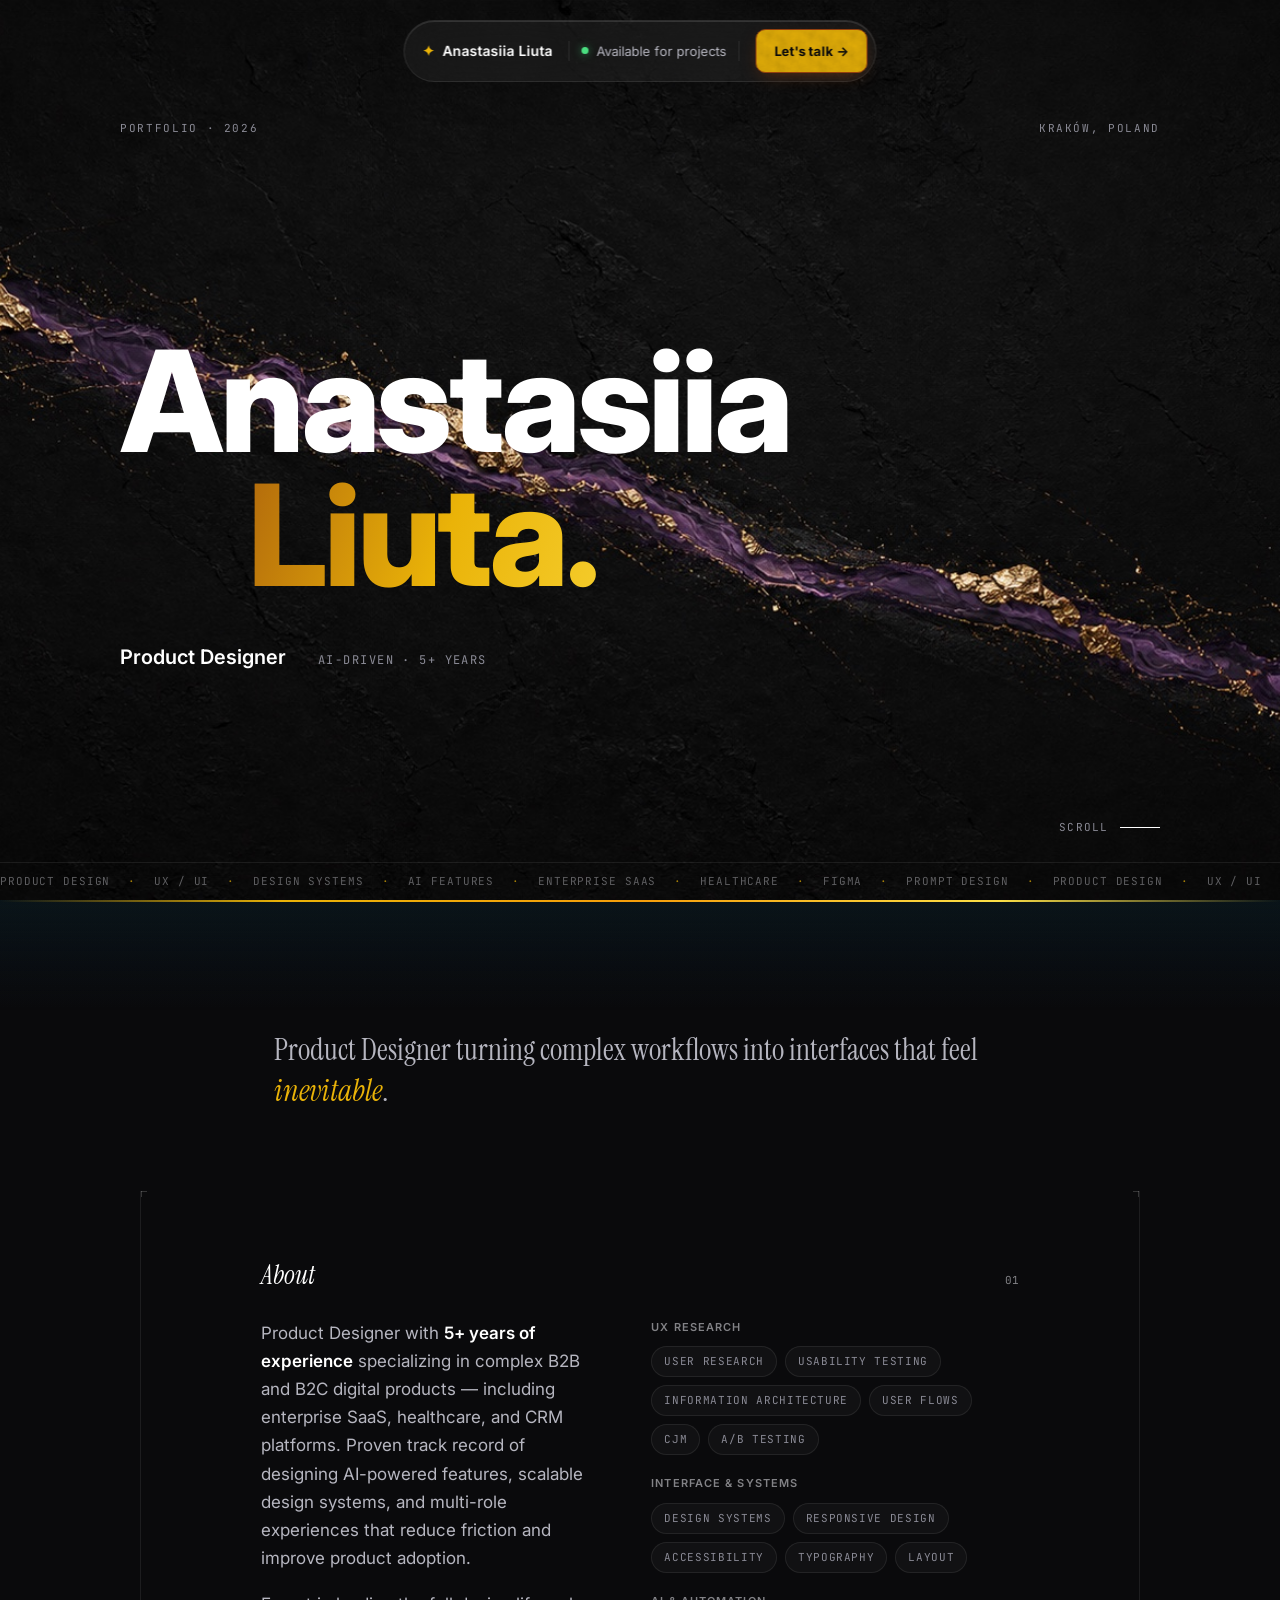
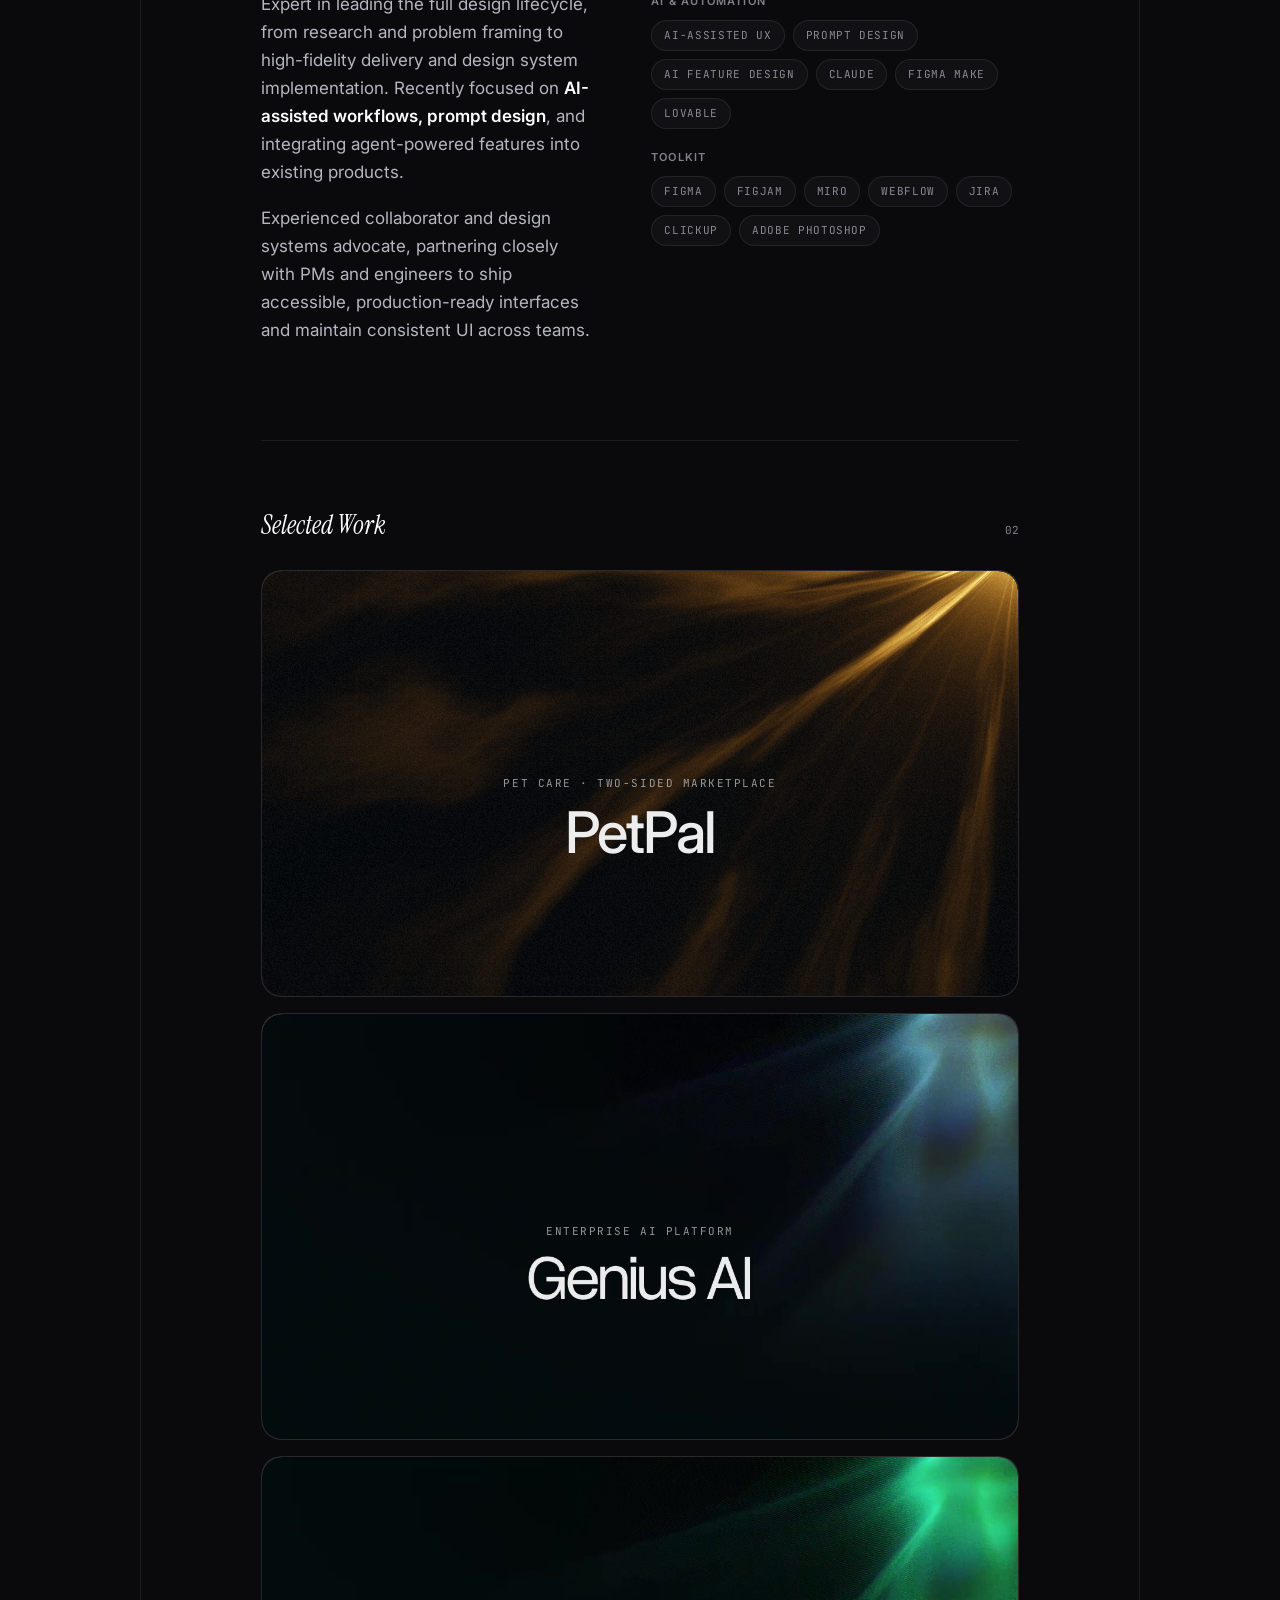
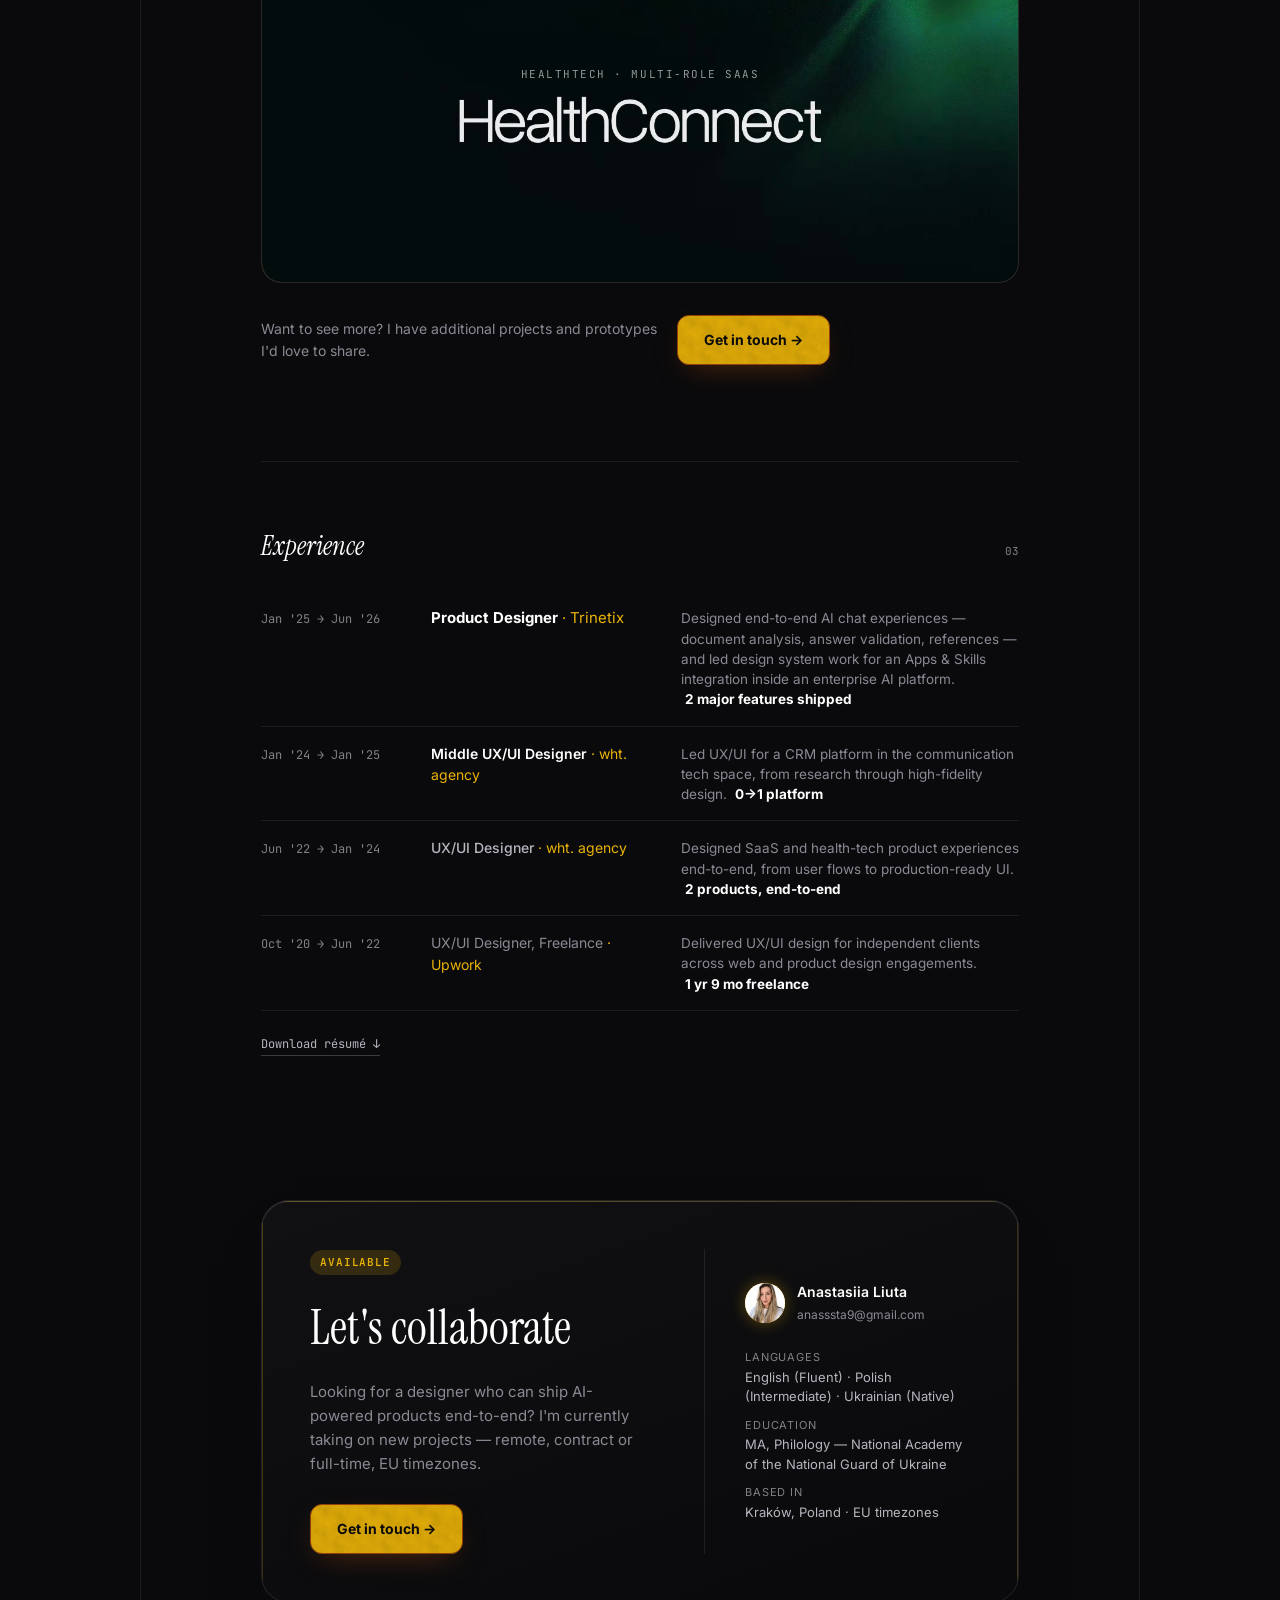
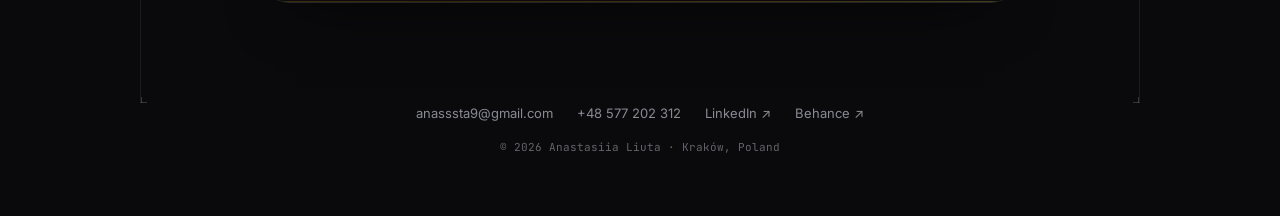
==== index.html @ 51107291 "Rename AI Agent to Genius AI and use its Unicorn video cover Renames the case from "AI Agent" to "Ge" ====
<!DOCTYPE html>
<html lang="en">
<head>
  <meta charset="UTF-8" />
  <meta name="viewport" content="width=device-width, initial-scale=1.0" />
  <title>Anastasiia Liuta — Product Designer</title>
  <meta name="description" content="Product Designer with 5+ years of experience designing complex B2B and B2C digital products, including SaaS, healthcare, and CRM systems. Based in Kraków, Poland." />
  <meta property="og:title" content="Anastasiia Liuta — Product Designer" />
  <meta property="og:description" content="AI-driven Product Designer based in Kraków. SaaS, healthcare, CRM." />
  <link rel="preconnect" href="https://fonts.googleapis.com" />
  <link rel="preconnect" href="https://fonts.gstatic.com" crossorigin />
  <link href="https://fonts.googleapis.com/css2?family=Instrument+Serif:ital@0;1&family=Inter:wght@400;500;600;700;800&family=JetBrains+Mono:wght@400;500&display=swap" rel="stylesheet" />
  <link rel="stylesheet" href="style.css" />
</head>
<body>

  <!-- TOP NAV -->
  <nav class="topnav">
    <a href="index.html" class="topnav__logo">
      <span class="logo-icon">✦</span>
      <span>Anastasiia Liuta</span>
    </a>
    <div class="topnav__center">
      <span class="dot"></span>
      <span>Available for projects</span>
    </div>
    <a href="https://t.me/LiuAna" target="_blank" rel="noopener" class="topnav__cta">Let's talk →</a>
  </nav>

  <!-- HERO (Olena-style, full-screen) -->
  <header class="hero">
    <div class="hero__bg" aria-hidden="true"></div>
    <div class="hero__grid" aria-hidden="true"></div>

    <!-- Portrait — pinned to the true right edge of the viewport -->
    <div class="hero__photo">
      <img src="assets/profile.jpg" alt="Anastasiia Liuta" />
    </div>

    <!-- Scroll hint — pinned to the true bottom-right of the viewport -->
    <div class="hero__scroll">
      <span>scroll</span>
      <span class="hero__scroll-line"></span>
    </div>

    <!-- Top meta row — spans the full hero width so "Kraków, Poland" lines up
         with the photo's right edge, not the narrower text column's edge -->
    <div class="hero__top">
      <span class="hero__meta">Portfolio · 2026</span>
      <span class="hero__meta">Kraków, Poland</span>
    </div>

    <div class="hero__inner">

      <!-- Big name -->
      <h1 class="hero__name">
        <span class="hero__line">Anastasiia</span>
        <span class="hero__line hero__line--accent">Liuta.</span>
      </h1>

      <!-- Role -->
      <div class="hero__role">
        <p class="hero__role-main">Product Designer</p>
        <p class="hero__role-sub">AI-driven · 5+ years</p>
      </div>

    </div>

    <!-- Decorative ticker — full-bleed, pinned to the true bottom edge of the viewport -->
    <div class="hero__marquee">
      <div class="marquee__track">
        <span>Product Design</span><span class="marquee__dot">·</span>
        <span>UX / UI</span><span class="marquee__dot">·</span>
        <span>Design Systems</span><span class="marquee__dot">·</span>
        <span>AI Features</span><span class="marquee__dot">·</span>
        <span>Enterprise SaaS</span><span class="marquee__dot">·</span>
        <span>Healthcare</span><span class="marquee__dot">·</span>
        <span>Figma</span><span class="marquee__dot">·</span>
        <span>Prompt Design</span><span class="marquee__dot">·</span>
        <span>Product Design</span><span class="marquee__dot">·</span>
        <span>UX / UI</span><span class="marquee__dot">·</span>
        <span>Design Systems</span><span class="marquee__dot">·</span>
        <span>AI Features</span><span class="marquee__dot">·</span>
        <span>Enterprise SaaS</span><span class="marquee__dot">·</span>
        <span>Healthcare</span><span class="marquee__dot">·</span>
        <span>Figma</span><span class="marquee__dot">·</span>
        <span>Prompt Design</span><span class="marquee__dot">·</span>
      </div>
    </div>
  </header>

  <!-- POSITIONING STRIP -->
  <section class="positioning reveal">
    <div class="positioning__transition" aria-hidden="true"></div>
    <p class="positioning__statement">
      Product Designer turning complex workflows into interfaces that feel <strong>inevitable</strong>.
    </p>
  </section>

  <main class="content corner-frame corner-frame--dark">

    <!-- ABOUT + STRENGTHS -->
    <section class="about-strengths reveal" id="about">
      <div class="section__head">
        <h2 class="section__label">About</h2>
        <span class="section__count">01</span>
      </div>

      <div class="about-strengths__grid">
        <div class="about-strengths__bio">
          <p>
            Product Designer with <strong>5+ years of experience</strong> specializing in complex B2B
            and B2C digital products — including enterprise SaaS, healthcare, and CRM platforms.
            Proven track record of designing AI-powered features, scalable design systems, and
            multi-role experiences that reduce friction and improve product adoption.
          </p>
          <p>
            Expert in leading the full design lifecycle, from research and problem framing to
            high-fidelity delivery and design system implementation. Recently focused on
            <strong>AI-assisted workflows, prompt design</strong>, and integrating agent-powered
            features into existing products.
          </p>
          <p>
            Experienced collaborator and design systems advocate, partnering closely with PMs and
            engineers to ship accessible, production-ready interfaces and maintain consistent UI
            across teams.
          </p>
        </div>

        <div class="about-strengths__skills">
          <div class="skill-group">
            <span class="skill-group__label">UX Research</span>
            <div class="pills">
              <span class="tag">User Research</span><span class="tag">Usability Testing</span>
              <span class="tag">Information Architecture</span><span class="tag">User Flows</span><span class="tag">CJM</span>
              <span class="tag">A/B Testing</span>
            </div>
          </div>
          <div class="skill-group">
            <span class="skill-group__label">Interface &amp; Systems</span>
            <div class="pills">
              <span class="tag">Design Systems</span><span class="tag">Responsive Design</span>
              <span class="tag">Accessibility</span><span class="tag">Typography</span><span class="tag">Layout</span>
            </div>
          </div>
          <div class="skill-group">
            <span class="skill-group__label">AI &amp; Automation</span>
            <div class="pills">
              <span class="tag">AI-assisted UX</span><span class="tag">Prompt Design</span>
              <span class="tag">AI Feature Design</span><span class="tag">Claude</span>
              <span class="tag">Figma Make</span><span class="tag">Lovable</span>
            </div>
          </div>
          <div class="skill-group">
            <span class="skill-group__label">Toolkit</span>
            <div class="pills">
              <span class="tag">Figma</span><span class="tag">FigJam</span><span class="tag">Miro</span>
              <span class="tag">Webflow</span><span class="tag">Jira</span><span class="tag">ClickUp</span>
              <span class="tag">Adobe Photoshop</span>
            </div>
          </div>
        </div>
      </div>
    </section>

    <!-- SELECTED WORK -->
    <section class="work reveal" id="work">
      <div class="section__head">
        <h2 class="section__label">Selected Work</h2>
        <span class="section__count">02</span>
      </div>

      <div class="work-grid work-grid--pair">
        <a href="petpal.html" class="case-card case-card--featured">
          <div class="case-card__art case-card__art--3">
            <div class="case-card__cover case-card__scene" data-glow="#e0700a" data-highlight="#ffc35c" aria-hidden="true"></div>
            <div class="case-card__label" aria-hidden="true">
              <span class="case-card__domain">Pet Care · Two-sided Marketplace</span>
              <span class="case-card__name">PetPal</span>
            </div>
            <div class="case-card__overlay">
              <div class="case-card__tags">
                <span>Marketplace</span><span>AI Matching</span>
              </div>
              <span class="case-card__overlay-title">PetPal</span>
              <p class="case-card__overlay-desc">Pet sitter marketplace — AI-matched sitters, real-time updates, GPS-tracked walks.</p>
              <span class="case-card__badge">View case study →</span>
            </div>
          </div>
        </a>

        <a href="ai-agent.html" class="case-card case-card--featured">
          <div class="case-card__art case-card__art--1">
            <video class="case-card__cover case-card__video" autoplay muted loop playsinline preload="metadata" poster="assets/ai-agent-cover-poster.jpg" aria-hidden="true">
              <source src="assets/ai-agent-cover.mp4" type="video/mp4" />
            </video>
            <!-- The project name is baked into this video, so only the domain is live text -->
            <div class="case-card__label case-card__label--over-video" aria-hidden="true">
              <span class="case-card__domain">Enterprise AI Platform</span>
            </div>
            <div class="case-card__overlay">
              <div class="case-card__tags">
                <span>Enterprise AI</span><span>User Testing</span>
              </div>
              <span class="case-card__overlay-title">Genius AI</span>
              <p class="case-card__overlay-desc">Internal AI platform — scheduled briefs, reusable Skills, role management, tested with real users.</p>
              <span class="case-card__badge">View case study →</span>
            </div>
          </div>
        </a>

        <a href="healthconnect.html" class="case-card case-card--featured">
          <div class="case-card__art case-card__art--2">
            <video class="case-card__cover case-card__video" autoplay muted loop playsinline preload="metadata" poster="assets/healthconnect/cover-poster.jpg" aria-hidden="true">
              <source src="assets/healthconnect/cover.mp4" type="video/mp4" />
            </video>
            <!-- The project name is baked into this video, so only the domain is live text -->
            <div class="case-card__label case-card__label--over-video" aria-hidden="true">
              <span class="case-card__domain">HealthTech · Multi-role SaaS</span>
            </div>
            <div class="case-card__overlay">
              <div class="case-card__tags">
                <span>Healthcare SaaS</span><span>Multi-Role Platform</span>
              </div>
              <span class="case-card__overlay-title">HealthConnect</span>
              <p class="case-card__overlay-desc">Multi-role healthcare platform — patient onboarding, video consultations, and CRM workflows for doctors and attorneys.</p>
              <span class="case-card__badge">View case study →</span>
            </div>
          </div>
        </a>
      </div>

      <div class="work-more">
        <p class="work-more__text">Want to see more? I have additional projects and prototypes I'd love to share.</p>
        <a href="#contact" class="contact__btn work-more__link">Get in touch →</a>
      </div>
    </section>

    <!-- EXPERIENCE (compact) -->
    <section class="experience reveal" id="experience">
      <div class="section__head">
        <h2 class="section__label">Experience</h2>
        <span class="section__count">03</span>
      </div>

      <div class="experience-list">
        <div class="exp-row">
          <span class="exp-row__date">Jan '25 → Jun '26</span>
          <span class="exp-row__role">Product Designer <em>· Trinetix</em></span>
          <span class="exp-row__impact">Designed end-to-end AI chat experiences — document analysis, answer validation, references — and led design system work for an Apps &amp; Skills integration inside an enterprise AI platform. <strong class="exp-row__metric">2 major features shipped</strong></span>
        </div>
        <div class="exp-row">
          <span class="exp-row__date">Jan '24 → Jan '25</span>
          <span class="exp-row__role">Middle UX/UI Designer <em>· wht. agency</em></span>
          <span class="exp-row__impact">Led UX/UI for a CRM platform in the communication tech space, from research through high-fidelity design. <strong class="exp-row__metric">0→1 platform</strong></span>
        </div>
        <div class="exp-row">
          <span class="exp-row__date">Jun '22 → Jan '24</span>
          <span class="exp-row__role">UX/UI Designer <em>· wht. agency</em></span>
          <span class="exp-row__impact">Designed SaaS and health-tech product experiences end-to-end, from user flows to production-ready UI. <strong class="exp-row__metric">2 products, end-to-end</strong></span>
        </div>
        <div class="exp-row">
          <span class="exp-row__date">Oct '20 → Jun '22</span>
          <span class="exp-row__role">UX/UI Designer, Freelance <em>· Upwork</em></span>
          <span class="exp-row__impact">Delivered UX/UI design for independent clients across web and product design engagements. <strong class="exp-row__metric">1 yr 9 mo freelance</strong></span>
        </div>
      </div>

      <a href="/resume.pdf" download class="experience__more">Download résumé ↓</a>
    </section>

    <!-- CONTACT -->
    <section class="contact reveal" id="contact">
      <div class="contact__inner">
        <div class="contact__main">
          <span class="badge">Available</span>
          <h2 class="contact__title">Let's collaborate</h2>
          <p class="contact__desc">
            Looking for a designer who can ship AI-powered products end-to-end?
            I'm currently taking on new projects — remote, contract or full-time, EU timezones.
          </p>
          <a href="mailto:anasssta9@gmail.com" class="contact__btn">Get in touch →</a>
        </div>

        <div class="contact__meta">
          <div class="contact__person">
            <div class="contact__avatar"><img src="assets/profile.jpg" alt="Anastasiia Liuta" class="contact__avatar-img" /></div>
            <div>
              <div class="contact__name">Anastasiia Liuta</div>
              <a href="mailto:anasssta9@gmail.com" class="contact__email">anasssta9@gmail.com</a>
            </div>
          </div>
          <div class="contact__facts">
            <div><span class="muted">Languages</span> English (Fluent) · Polish (Intermediate) · Ukrainian (Native)</div>
            <div><span class="muted">Education</span> MA, Philology — National Academy of the National Guard of Ukraine</div>
            <div><span class="muted">Based in</span> Kraków, Poland · EU timezones</div>
          </div>
        </div>
      </div>
    </section>

  </main>

  <!-- BOTTOM LINKS -->
  <footer class="bottom-links">
    <div class="bottom-links__row">
      <a href="mailto:anasssta9@gmail.com">anasssta9@gmail.com</a>
      <a href="tel:+48577202312">+48 577 202 312</a>
      <a href="#" target="_blank" rel="noopener">LinkedIn ↗</a>
      <a href="#" target="_blank" rel="noopener">Behance ↗</a>
    </div>
    <p class="bottom-links__copyright">© 2026 Anastasiia Liuta · Kraków, Poland</p>
  </footer>

  <script>
    if (!window.matchMedia('(prefers-reduced-motion: reduce)').matches && 'IntersectionObserver' in window) {
      document.documentElement.classList.add('has-reveal');
      var io = new IntersectionObserver(function (entries) {
        entries.forEach(function (entry) {
          if (entry.isIntersecting) {
            entry.target.classList.add('is-visible');
            io.unobserve(entry.target);
          }
        });
      }, { threshold: 0.12, rootMargin: '0px 0px -40px 0px' });
      document.querySelectorAll('.reveal').forEach(function (el) { io.observe(el); });
    }
  </script>

  <script src="js/case-cover.js" defer></script>
</body>
</html>
---- style.css ----
/* ============================================
   ANASTASIIA LIUTA · PORTFOLIO
   Editorial, case-study-first layout
   Fixed design: full black theme
   ============================================ */

:root {
  /* Page */
  --bg: #0a0a0c;

  /* Cards / surfaces */
  --panel-bg: rgba(255, 255, 255, 0.045);
  --panel-bg-soft: rgba(255, 255, 255, 0.03);
  --panel-bg-hover: rgba(255, 255, 255, 0.075);
  --panel-border: rgba(255, 255, 255, 0.09);
  --panel-border-strong: rgba(255, 255, 255, 0.20);
  --panel-divider: rgba(255, 255, 255, 0.08);
  --panel-highlight: rgba(255, 255, 255, 0.12);
  --tile-shadow: 0 30px 60px -35px rgba(0, 0, 0, 0.7);

  /* Text */
  --ink: #ffffff;
  --ink-soft: #b6b6c0;
  --ink-muted: #8a8a95;
  --ink-faint: #828286;

  /* Accent — yellow */
  --accent: #eab308;
  --accent-2: #f59e0b;
  --accent-3: #fde047;
  --accent-soft: rgba(234, 179, 8, 0.16);

  /* Fonts */
  --font-display: 'Instrument Serif', 'Times New Roman', serif;
  --font-sans: 'Inter', -apple-system, BlinkMacSystemFont, sans-serif;
  --font-mono: 'JetBrains Mono', ui-monospace, monospace;

  /* Radius */
  --r-sm: 8px;
  --r-md: 14px;
  --r-lg: 20px;
  --r-xl: 28px;

  /* Motion */
  --ease-out: cubic-bezier(0.16, 1, 0.3, 1);
}

* { box-sizing: border-box; margin: 0; padding: 0; }

html { scroll-behavior: smooth; }

body {
  font-family: var(--font-sans);
  font-size: 15px;
  line-height: 1.55;
  color: var(--ink);
  background: var(--bg);
  -webkit-font-smoothing: antialiased;
  -moz-osx-font-smoothing: grayscale;
  min-height: 100vh;
  overflow-x: hidden;
  position: relative;
  transition: background-color 0.35s ease, color 0.35s ease;
}

/* Faint dot-pattern texture for the light sections (About, Selected Work,
   Experience, Contact) — fixed so it doesn't repaint on scroll. Opaque
   card/tile backgrounds naturally occlude it where they sit, so it only
   reads in the open background areas. The dark hero paints its own
   opaque background over this, so it never shows through there. */
body::before {
  content: '';
  position: fixed;
  inset: 0;
  z-index: -1;
  pointer-events: none;
  background-image: radial-gradient(circle, rgba(255, 255, 255, 0.07) 1px, transparent 1px);
  background-size: 24px 24px;
}

a { color: inherit; text-decoration: none; }
button { font-family: inherit; cursor: pointer; border: none; background: none; color: inherit; }

a:focus, button:focus { outline: none; }

a:focus-visible, button:focus-visible {
  outline: 2px solid var(--accent);
  outline-offset: 2px;
}
ul { list-style: none; }

::selection { background: rgba(234, 179, 8, 0.35); color: #fff; }

::-webkit-scrollbar { width: 10px; height: 10px; }
::-webkit-scrollbar-track { background: transparent; }
::-webkit-scrollbar-thumb {
  background-color: var(--panel-border-strong);
  background-clip: content-box;
  border: 2px solid transparent;
  border-radius: 100px;
}
::-webkit-scrollbar-thumb:hover { background-color: var(--accent); background-clip: content-box; }

/* ============================================
   CORNER-FRAME — small "+" marks at the four
   corners of a container, blueprint/workbench
   accent. Two color variants for dark/light bg.
   ============================================ */
.corner-frame { position: relative; }

.corner-frame--dark {
  --corner-mark: url("data:image/svg+xml,%3Csvg xmlns='http://www.w3.org/2000/svg' width='16' height='16'%3E%3Cpath d='M8 2v12M2 8h12' stroke='%23ffffff' stroke-opacity='0.35' stroke-width='1'/%3E%3C/svg%3E");
}

.corner-frame--light {
  --corner-mark: url("data:image/svg+xml,%3Csvg xmlns='http://www.w3.org/2000/svg' width='16' height='16'%3E%3Cpath d='M8 2v12M2 8h12' stroke='%2317171c' stroke-opacity='0.18' stroke-width='1'/%3E%3C/svg%3E");
}

.corner-frame::before,
.corner-frame::after {
  content: '';
  position: absolute;
  inset: 0;
  pointer-events: none;
  background-image: var(--corner-mark), var(--corner-mark);
  background-repeat: no-repeat, no-repeat;
  background-size: 16px 16px, 16px 16px;
}

.corner-frame::before {
  background-position: -8px -8px, calc(100% + 8px) -8px;
}

.corner-frame::after {
  background-position: -8px calc(100% + 8px), calc(100% + 8px) calc(100% + 8px);
}

/* ============================================
   TOP NAV
   ============================================ */
.topnav {
  position: fixed;
  top: 20px;
  left: 50%;
  transform: translateX(-50%);
  z-index: 100;
  display: flex;
  align-items: center;
  gap: 16px;
  padding: 8px 8px 8px 18px;
  background: var(--panel-bg);
  backdrop-filter: blur(24px) saturate(180%);
  -webkit-backdrop-filter: blur(24px) saturate(180%);
  border: 1px solid var(--panel-border);
  border-radius: 100px;
  max-width: calc(100vw - 32px);
  box-shadow: 0 12px 40px -12px rgba(0, 0, 0, 0.25), 0 1px 0 0 var(--panel-highlight) inset;
  transition: background-color 0.35s ease, border-color 0.35s ease;
}

.topnav__logo {
  display: flex;
  align-items: center;
  gap: 8px;
  font-size: 14px;
  font-weight: 600;
  color: var(--ink);
}

.logo-icon {
  display: inline-block;
  color: var(--accent);
  font-size: 14px;
  animation: spin 12s linear infinite;
}

@keyframes spin { to { transform: rotate(360deg); } }

.topnav__center {
  display: flex;
  align-items: center;
  gap: 8px;
  font-size: 13px;
  color: var(--ink-soft);
  padding: 0 12px;
  border-left: 1px solid var(--panel-border);
  border-right: 1px solid var(--panel-border);
}

.dot {
  width: 7px;
  height: 7px;
  border-radius: 50%;
  background: #4ade80;
  box-shadow: 0 0 8px rgba(74, 222, 128, 0.6);
  animation: pulse 2.5s ease-in-out infinite;
  flex-shrink: 0;
}

.dot--hero {
  width: 8px;
  height: 8px;
  box-shadow: 0 0 10px rgba(74, 222, 128, 0.7);
}

@keyframes pulse {
  0%, 100% { opacity: 1; }
  50%      { opacity: 0.5; }
}

.topnav__cta {
  position: relative;
  overflow: hidden;
  display: inline-flex;
  align-items: center;
  justify-content: center;
  gap: 6px;
  min-height: 44px;
  padding: 8px 18px;
  box-sizing: border-box;
  background: #eab308;
  color: var(--bg);
  border: 1px solid #92400e;
  border-radius: 10px;
  font-size: 13px;
  font-weight: 700;
  box-shadow: 0 6px 18px -6px rgba(146, 64, 14, 0.6);
  transition: transform 0.25s var(--ease-out), box-shadow 0.25s var(--ease-out);
}

.topnav__cta::after {
  content: '';
  position: absolute;
  inset: 0;
  background-image: url("data:image/svg+xml,%3Csvg viewBox='0 0 200 200' xmlns='http://www.w3.org/2000/svg'%3E%3Cfilter id='n'%3E%3CfeTurbulence type='fractalNoise' baseFrequency='0.022' numOctaves='4' seed='11' stitchTiles='stitch'/%3E%3CfeColorMatrix type='matrix' values='0.33 0.33 0.33 0 0  0.33 0.33 0.33 0 0  0.33 0.33 0.33 0 0  0 0 0 0 1'/%3E%3C/filter%3E%3Crect width='100%25' height='100%25' filter='url(%23n)'/%3E%3C/svg%3E");
  mix-blend-mode: multiply;
  opacity: 0.35;
  pointer-events: none;
}

.topnav__cta:hover {
  transform: scale(1.04);
  box-shadow: 0 10px 24px -6px rgba(146, 64, 14, 0.75);
}

/* ============================================
   HERO — OLENA-STYLE, theme-aware
   ============================================ */
.hero {
  min-height: 100vh;
  position: relative;
  overflow: hidden;
  width: 100%;
  color: var(--ink);
}

/* Full-bleed background layer — spans the entire viewport width,
   independent of the centered content column below. */
.hero__bg {
  position: absolute;
  inset: 0;
  z-index: -1;
  transition: opacity 0.4s ease;
}

/* Grid-pattern texture, faded toward the edges via a radial mask so it
   reads densest behind the name/photo and dissolves at the corners. */
.hero__grid {
  position: absolute;
  inset: 0;
  z-index: -1;
  pointer-events: none;
  background-image: url("assets/hero-marble.jpg?v=10");
  background-size: cover;
  background-position: center;
  background-repeat: no-repeat;
}

/* Centered content column — everything readable stays inside
   the same max-width the rest of the page uses. */
.hero__inner {
  min-height: 100vh;
  max-width: 860px;
  padding: 120px 120px 60px;
  display: flex;
  flex-direction: column;
  justify-content: center;
  position: relative;
}

.hero__bg {
  background:
    linear-gradient(180deg, transparent 0%, transparent 58%, var(--bg) 94%),
    radial-gradient(ellipse 65% 55% at 50% 42%, rgba(234, 179, 8, 0.30) 0%, transparent 70%),
    radial-gradient(ellipse 90% 75% at 50% 42%, rgba(8, 145, 178, 0.16) 0%, transparent 78%),
    var(--bg);
}

.hero__bg::after {
  content: '';
  position: absolute;
  inset: 0;
  background-image: url("data:image/svg+xml,%3Csvg viewBox='0 0 200 200' xmlns='http://www.w3.org/2000/svg'%3E%3Cfilter id='n'%3E%3CfeTurbulence type='fractalNoise' baseFrequency='0.9' numOctaves='2' stitchTiles='stitch'/%3E%3CfeColorMatrix values='0 0 0 0 0  0 0 0 0 0  0 0 0 0 0  0 0 0 0.25 0'/%3E%3C/filter%3E%3Crect width='100%25' height='100%25' filter='url(%23n)'/%3E%3C/svg%3E");
  opacity: 0.2;
  mix-blend-mode: overlay;
}

.hero__top {
  position: absolute;
  top: 120px;
  left: 120px;
  right: 120px;
  display: flex;
  justify-content: space-between;
  font-family: var(--font-mono);
  font-size: 11px;
  text-transform: uppercase;
  letter-spacing: 0.15em;
  color: var(--ink-muted);
  animation: fade-up 0.8s var(--ease-out) backwards;
}

.hero__name {
  font-family: var(--font-sans);
  font-weight: 800;
  font-size: clamp(56px, 11vw, 160px);
  line-height: 0.95;
  letter-spacing: -0.03em;
  margin: 48px 0 40px;
  color: var(--ink);
}

.hero__line {
  display: block;
  animation: fade-up 1s var(--ease-out) backwards;
}

.hero__line:nth-child(1) { animation-delay: 0.15s; }

.hero__line:nth-child(2) {
  animation-delay: 0.3s;
  padding-left: clamp(40px, 10vw, 180px);
}

.hero__line--accent {
  font-style: normal;
  background: linear-gradient(110deg, #92400e 0%, #eab308 22%, #fde047 42%, #fef9c3 50%, #fde047 58%, #f59e0b 78%, #eab308 100%);
  background-size: 250% 100%;
  -webkit-background-clip: text;
  background-clip: text;
  -webkit-text-fill-color: transparent;
  animation:
    fade-up 1s var(--ease-out) 0.3s backwards,
    name-shimmer 6s ease-in-out infinite;
}

@keyframes name-shimmer {
  0%, 100% { background-position: 0% 50%; }
  50%      { background-position: 100% 50%; }
}

@keyframes fade-up {
  from { opacity: 0; transform: translateY(30px); }
  to   { opacity: 1; transform: translateY(0); }
}

.hero__photo {
  display: none;
  position: absolute;
  top: 50%;
  right: 120px;
  transform: translateY(-50%);
  width: 300px;
  height: 380px;
  border-radius: var(--r-xl);
  overflow: hidden;
  border: 1px solid var(--panel-border);
  box-shadow: var(--tile-shadow), 0 0 70px rgba(234, 179, 8, 0.18);
  animation: fade-up 1.1s var(--ease-out) 0.4s backwards;
}

.hero__photo::after {
  content: '';
  position: absolute;
  inset: 0;
  background-image: url("data:image/svg+xml,%3Csvg viewBox='0 0 200 200' xmlns='http://www.w3.org/2000/svg'%3E%3Cfilter id='n'%3E%3CfeTurbulence type='fractalNoise' baseFrequency='0.9' numOctaves='2' stitchTiles='stitch'/%3E%3CfeColorMatrix values='0 0 0 0 0  0 0 0 0 0  0 0 0 0 0  0 0 0 0.18 0'/%3E%3C/filter%3E%3Crect width='100%25' height='100%25' filter='url(%23n)'/%3E%3C/svg%3E");
  opacity: 0.2;
  mix-blend-mode: overlay;
  pointer-events: none;
}

.hero__photo img {
  width: 100%;
  height: 100%;
  object-fit: cover;
  display: block;
}

@media (min-width: 1500px) {
  .hero__photo { display: block; }
}

.hero__role {
  display: flex;
  align-items: baseline;
  gap: 32px;
  flex-wrap: wrap;
  animation: fade-up 1s var(--ease-out) 0.5s backwards;
}

.hero__role-main { font-family: var(--font-sans); font-size: 20px; font-weight: 600; color: var(--ink); }

.hero__role-sub {
  font-family: var(--font-mono);
  font-size: 12px;
  text-transform: uppercase;
  letter-spacing: 0.12em;
  color: var(--ink-muted);
}

.hero__marquee {
  width: 100vw;
  position: absolute;
  left: 50%;
  bottom: 0;
  margin-left: -50vw;
  overflow: hidden;
  border-top: 1px solid var(--panel-divider);
  padding: 10px 0;
  animation: fade-up 1s var(--ease-out) 0.9s backwards;
}

.marquee__track {
  display: flex;
  gap: 18px;
  white-space: nowrap;
  font-family: var(--font-mono);
  font-size: 11px;
  text-transform: uppercase;
  letter-spacing: 0.08em;
  font-weight: 400;
  color: var(--ink-faint);
  opacity: 0.7;
  animation: marquee 40s linear infinite;
}

.marquee__dot { color: var(--accent); }

@keyframes marquee {
  from { transform: translateX(0); }
  to   { transform: translateX(-50%); }
}

.hero__scroll {
  position: absolute;
  bottom: 64px;
  right: 120px;
  display: flex;
  align-items: center;
  gap: 12px;
  font-family: var(--font-mono);
  font-size: 11px;
  color: var(--ink-muted);
  text-transform: uppercase;
  letter-spacing: 0.1em;
}

.hero__scroll-line {
  width: 40px;
  height: 1px;
  background: var(--ink-muted);
  position: relative;
  overflow: hidden;
}

.hero__scroll-line::after {
  content: '';
  position: absolute;
  inset: 0;
  background: var(--ink);
  animation: scroll-line 2.5s ease-in-out infinite;
}

@keyframes scroll-line {
  0%   { transform: translateX(-100%); }
  50%  { transform: translateX(0); }
  100% { transform: translateX(100%); }
}

/* ============================================
   POSITIONING STRIP — no card, editorial beat
   ============================================ */
.positioning {
  position: relative;
  max-width: 780px;
  margin: 0 auto;
  padding: 130px 24px 80px;
  text-align: left;
}

.positioning__transition {
  position: absolute;
  top: 0;
  left: 50%;
  width: 100vw;
  margin-left: -50vw;
  height: 110px;
  pointer-events: none;
}

.positioning__transition::before {
  content: '';
  position: absolute;
  inset: 0;
  background: linear-gradient(180deg,
    #0a0a0c 0%,
    rgba(10, 10, 12, 0.35) 40%,
    transparent 100%);
  opacity: 0.85;
}

.positioning__transition::after {
  content: '';
  position: absolute;
  inset: 0;
  background:
    linear-gradient(90deg,
      transparent 0%, var(--accent) 22%, var(--accent-2) 50%, var(--accent-3) 78%, transparent 100%)
      top / 100% 2px no-repeat,
    linear-gradient(180deg,
      rgba(14, 116, 144, 0.10) 0%,
      rgba(3, 105, 161, 0.05) 45%,
      transparent 100%)
      top / 100% 100% no-repeat;
}

.positioning__statement {
  font-family: var(--font-display);
  font-size: clamp(22px, 3vw, 30px);
  font-weight: 400;
  line-height: 1.35;
  color: var(--ink-soft);
}

.positioning__statement strong {
  font-weight: 400;
  font-style: italic;
  color: var(--accent);
}

.tag {
  font-family: var(--font-mono);
  font-size: 11px;
  text-transform: uppercase;
  letter-spacing: 0.06em;
  padding: 6px 12px;
  border-radius: 100px;
  background: var(--panel-bg-soft);
  border: 1px solid var(--panel-divider);
  color: var(--ink-muted);
}

/* ============================================
   CONTENT / SHARED SECTION HEAD
   ============================================ */
.content {
  max-width: 1000px;
  margin: 0 auto;
  padding: 0 120px;
  border-left: 1px solid var(--panel-divider);
  border-right: 1px solid var(--panel-divider);
}

/* Keeps anchor-jumped/deep-linked sections from landing directly under
   the fixed floating nav pill (~74px tall, sitting 20px from the top). */
#about, #work, #experience, #contact,
#overview, #challenge, #approach, #screens, #outcomes, #reflection {
  scroll-margin-top: 110px;
}

.section__head {
  display: flex;
  justify-content: space-between;
  align-items: baseline;
  margin-bottom: 24px;
}

.section__label {
  font-family: var(--font-display);
  font-style: italic;
  font-size: 26px;
  font-weight: 400;
  color: var(--ink);
}

.section__count {
  font-family: var(--font-mono);
  font-size: 11px;
  color: var(--ink-faint);
}

/* ============================================
   SELECTED WORK — 2+1 featured grid
   ============================================ */
.work { padding: 64px 0 96px; border-top: 1px solid var(--panel-divider); }

.work-more {
  margin-top: 32px;
  display: flex;
  align-items: center;
  flex-wrap: wrap;
  gap: 20px;
}

.work-more__text {
  font-size: 14px;
  color: var(--ink-muted);
  max-width: 44ch;
}

.work-more__link { flex-shrink: 0; }

.work-grid {
  display: grid;
  grid-template-columns: 1.6fr 1fr;
  gap: 16px;
}

.work-grid--single {
  grid-template-columns: 1fr;
}

.work-grid--single .case-card--featured {
  max-width: 640px;
}

.work-grid--pair {
  grid-template-columns: 1fr;
  max-width: 760px;
  margin: 0 auto;
}

.case-card {
  display: flex;
  flex-direction: column;
  background: var(--panel-bg);
  border: 1px solid var(--panel-border);
  border-radius: var(--r-lg);
  overflow: hidden;
  -webkit-mask-image: -webkit-radial-gradient(white, black);
  box-shadow: var(--tile-shadow), 0 1px 0 0 var(--panel-highlight) inset;
  transition: transform 0.35s var(--ease-out), border-color 0.35s ease, box-shadow 0.35s ease;
}

.case-card:hover {
  transform: translateY(-3px);
  border-color: var(--panel-border-strong);
}

.case-card__art {
  position: relative;
  aspect-ratio: 16 / 9;
  display: flex;
  align-items: center;
  justify-content: center;
  overflow: hidden;
  border-radius: var(--r-lg);
  -webkit-mask-image: -webkit-radial-gradient(white, black);
}

.case-card__art::after {
  content: '';
  position: absolute;
  inset: 0;
  background-image: url("data:image/svg+xml,%3Csvg viewBox='0 0 200 200' xmlns='http://www.w3.org/2000/svg'%3E%3Cfilter id='n'%3E%3CfeTurbulence type='fractalNoise' baseFrequency='0.9' numOctaves='2' stitchTiles='stitch'/%3E%3CfeColorMatrix values='0 0 0 0 0  0 0 0 0 0  0 0 0 0 0  0 0 0 0.3 0'/%3E%3C/filter%3E%3Crect width='100%25' height='100%25' filter='url(%23n)'/%3E%3C/svg%3E");
  opacity: 0.25;
  mix-blend-mode: overlay;
}

/* Fallback color shown only if a card's cover image fails to load —
   kept on-brand (amber family) per DESIGN.md's One Signal Rule. */
.case-card__art--1 { background: radial-gradient(ellipse at 30% 20%, #eab308, transparent 60%), radial-gradient(ellipse at 80% 80%, #f59e0b, transparent 60%), linear-gradient(135deg, #92400e, #1c1c20); }
.case-card__art--2 { background: radial-gradient(ellipse at 70% 30%, #fde047, transparent 60%), radial-gradient(ellipse at 20% 80%, #eab308, transparent 60%), linear-gradient(135deg, #78350f, #1c1c20); }
.case-card__art--3 { background: radial-gradient(ellipse at 50% 20%, #f59e0b, transparent 60%), radial-gradient(ellipse at 20% 90%, #d97706, transparent 60%), linear-gradient(135deg, #92400e, #1c1c20); }

.case-card__cover {
  width: 100%;
  height: 100%;
  object-fit: cover;
  display: block;
  filter: blur(0px);
  transition: transform 0.5s var(--ease-out), filter 0.5s var(--ease-out);
}

/* Animated WebGL cover (js/case-cover.js): fills the 16:9 card. The
   dark base shows until the shader's first frame, and stays as the
   fallback if WebGL is unavailable. */
.case-card__scene {
  position: absolute;
  inset: 0;
  background: #04070a;
}

.case-card__scene canvas { display: block; width: 100%; height: 100%; }

.case-card__art { container-type: inline-size; }

/* Domain + project name, centered a little below the middle so the
   light source in the top-right corner has room. Sized in container
   units so the pair scales with the card. */
.case-card__label {
  position: absolute;
  left: 50%;
  top: 58%;
  transform: translate(-50%, -50%);
  z-index: 1;
  display: flex;
  flex-direction: column;
  align-items: center;
  gap: clamp(8px, 1.6cqw, 16px);
  text-align: center;
  pointer-events: none;
  transition: opacity 0.4s var(--ease-out);
}

.case-card__domain {
  font-family: var(--font-mono);
  font-size: clamp(9px, 1.45cqw, 13px);
  text-transform: uppercase;
  letter-spacing: 0.14em;
  white-space: nowrap;
  color: rgba(237, 237, 237, 0.62);
}

.case-card__name {
  font-family: var(--font-sans);
  font-weight: 500;
  font-size: clamp(30px, 7.6cqw, 72px);
  line-height: 1;
  letter-spacing: -0.035em;
  white-space: nowrap;
  color: #ededed;
}

.case-card:hover .case-card__label { opacity: 0; }

/* Exported Unicorn Studio video cover: its project name is baked in at
   ~62% of the frame height, so only the domain sits above it. */
.case-card__video { background: #030b0f; }

.case-card__label--over-video { top: 51%; }

.case-card:hover .case-card__cover,
.case-card:focus-within .case-card__cover { transform: scale(1.08); filter: blur(6px); }

.case-card__overlay {
  position: absolute;
  inset: 0;
  z-index: 1;
  display: flex;
  flex-direction: column;
  justify-content: flex-end;
  padding: 22px;
  background: linear-gradient(180deg, transparent 0%, rgba(10, 10, 12, 0.2) 45%, rgba(10, 10, 12, 0.94) 100%);
  opacity: 0;
  transform: translateY(10px);
  transition: opacity 0.35s var(--ease-out), transform 0.35s var(--ease-out);
  pointer-events: none;
}

.case-card:hover .case-card__overlay,
.case-card:focus-within .case-card__overlay {
  opacity: 1;
  transform: translateY(0);
}

/* Touch devices have no real :hover — the overlay is the only place the
   project title/description/CTA live, so it must be visible at rest here
   instead of requiring a hover that will never fire. */
@media (hover: none) {
  .case-card__overlay {
    opacity: 1;
    transform: translateY(0);
  }
}

.case-card__overlay-title {
  font-family: var(--font-display);
  font-size: 24px;
  color: var(--ink);
  margin-bottom: 6px;
}

.case-card__overlay-desc {
  font-size: 13px;
  color: var(--ink-soft);
  line-height: 1.5;
  max-width: 34ch;
  margin-bottom: 14px;
}

.case-card__tags {
  display: flex;
  gap: 8px;
  margin-bottom: 10px;
}

.case-card__tags span {
  font-family: var(--font-mono);
  font-size: 11px;
  text-transform: uppercase;
  letter-spacing: 0.06em;
  color: var(--accent);
}

.case-card__badge {
  display: inline-block;
  align-self: flex-start;
  margin-top: 16px;
  font-family: var(--font-mono);
  font-size: 11px;
  text-transform: uppercase;
  letter-spacing: 0.06em;
  padding: 6px 12px;
  background: linear-gradient(180deg, rgba(255, 255, 255, 0.06) 0%, rgba(255, 255, 255, 0.02) 100%), #1c1c20;
  border: 1px solid rgba(255, 255, 255, 0.14);
  border-radius: 100px;
  box-shadow: 0 6px 16px -6px rgba(0, 0, 0, 0.5), inset 0 1px 0 0 rgba(255, 255, 255, 0.06);
  color: var(--ink-soft);
  transition: color 0.25s ease, border-color 0.25s ease, box-shadow 0.25s ease;
}

.case-card:hover .case-card__badge { color: var(--accent); border-color: rgba(234, 179, 8, 0.35); }

/* ============================================
   ABOUT + STRENGTHS — light, no card
   ============================================ */
.about-strengths { padding: 64px 0 96px; }

.about-strengths__grid {
  display: grid;
  grid-template-columns: 1fr 1.1fr;
  gap: 56px;
}

.about-strengths__bio p {
  font-size: 17px;
  line-height: 1.65;
  color: var(--ink-soft);
  margin-bottom: 18px;
}

.about-strengths__bio p:last-child { margin-bottom: 0; }

.about-strengths__bio strong { color: var(--ink); font-weight: 600; }

.about-strengths__skills {
  display: flex;
  flex-direction: column;
  gap: 20px;
}

.skill-group__label {
  display: block;
  font-size: 11px;
  font-weight: 600;
  text-transform: uppercase;
  letter-spacing: 0.1em;
  color: var(--ink-faint);
  margin-bottom: 10px;
}

.pills { display: flex; flex-wrap: wrap; gap: 8px; }

/* ============================================
   EXPERIENCE — compact, quiet
   ============================================ */
.experience { padding: 64px 0 80px; border-top: 1px solid var(--panel-divider); }

.experience-list { display: flex; flex-direction: column; }

.exp-row {
  display: grid;
  grid-template-columns: 150px 230px 1fr;
  gap: 20px;
  align-items: baseline;
  padding: 16px 0;
  border-bottom: 1px solid var(--panel-divider);
  transition: opacity 0.25s ease;
}

.exp-row:hover { opacity: 0.85; }

.exp-row__date {
  font-family: var(--font-mono);
  font-size: 12px;
  color: var(--ink-faint);
}

.exp-row__role {
  font-size: 14px;
  font-weight: 600;
  color: var(--ink);
}

.exp-row__role em { font-style: normal; font-weight: 400; color: var(--accent); }

.exp-row__impact {
  font-size: 13.5px;
  color: var(--ink-muted);
  line-height: 1.5;
}

.exp-row__metric {
  display: inline-block;
  margin-left: 4px;
  font-weight: 700;
  color: var(--ink);
}

/* Career progression: heaviest/darkest at the most recent, senior role, tapering
   to lighter weight and softer gray toward the oldest, junior role — the visual
   weight signals seniority so growth reads at a glance, without checking dates. */
.experience-list .exp-row:nth-child(1) .exp-row__role { font-size: 15px; font-weight: 700; color: var(--ink); }
.experience-list .exp-row:nth-child(2) .exp-row__role { font-weight: 600; color: var(--ink); }
.experience-list .exp-row:nth-child(3) .exp-row__role { font-weight: 500; color: var(--ink-soft); }
.experience-list .exp-row:nth-child(4) .exp-row__role { font-weight: 400; color: var(--ink-muted); }

.experience__more {
  display: inline-block;
  margin-top: 24px;
  font-family: var(--font-mono);
  font-size: 12px;
  color: var(--ink-soft);
  border-bottom: 1px solid var(--panel-border-strong);
  padding-bottom: 2px;
  transition: color 0.2s ease, border-color 0.2s ease;
}

.experience__more:hover { color: var(--accent); border-color: var(--accent); }

/* ============================================
   CONTACT — single decisive closing moment
   ============================================ */
.contact { padding: 64px 0 100px; }

.contact__inner {
  display: grid;
  grid-template-columns: 1.3fr 1fr;
  gap: 48px;
  background: linear-gradient(160deg, var(--panel-bg-soft), transparent);
  border: 1px solid var(--panel-border);
  border-radius: var(--r-xl);
  padding: 48px;
  box-shadow: var(--tile-shadow), 0 1px 0 0 var(--panel-highlight) inset;
  position: relative;
  overflow: hidden;
}

.contact__inner::before {
  content: '';
  position: absolute;
  inset: 0;
  padding: 1px;
  background: linear-gradient(135deg, rgba(234, 179, 8, 0.5), rgba(245, 158, 11, 0.3), rgba(253, 224, 71, 0.4));
  -webkit-mask: linear-gradient(#fff 0 0) content-box, linear-gradient(#fff 0 0);
  -webkit-mask-composite: xor;
  mask-composite: exclude;
  pointer-events: none;
  opacity: 0.6;
}

.badge {
  display: inline-block;
  font-family: var(--font-mono);
  font-size: 11px;
  text-transform: uppercase;
  letter-spacing: 0.08em;
  padding: 4px 10px;
  background: var(--accent-soft);
  color: var(--accent);
  border-radius: 100px;
  font-weight: 600;
  margin-bottom: 16px;
}

.contact__title {
  font-family: var(--font-display);
  font-weight: 400;
  font-size: clamp(34px, 4vw, 48px);
  color: var(--ink);
  margin-bottom: 14px;
}

.contact__desc {
  font-size: 15px;
  color: var(--ink-muted);
  line-height: 1.6;
  max-width: 42ch;
  margin-bottom: 28px;
}

.contact__btn {
  position: relative;
  overflow: hidden;
  display: inline-flex;
  align-items: center;
  gap: 8px;
  padding: 13px 26px;
  border-radius: 12px;
  font-size: 14px;
  font-weight: 700;
  color: var(--bg);
  background: #eab308;
  border: 1px solid #92400e;
  box-shadow: 0 10px 30px -12px rgba(146, 64, 14, 0.65);
  transition: box-shadow 0.25s ease, transform 0.25s var(--ease-out);
}

.contact__btn::after {
  content: '';
  position: absolute;
  inset: 0;
  background-image: url("data:image/svg+xml,%3Csvg viewBox='0 0 200 200' xmlns='http://www.w3.org/2000/svg'%3E%3Cfilter id='n'%3E%3CfeTurbulence type='fractalNoise' baseFrequency='0.022' numOctaves='4' seed='11' stitchTiles='stitch'/%3E%3CfeColorMatrix type='matrix' values='0.33 0.33 0.33 0 0  0.33 0.33 0.33 0 0  0.33 0.33 0.33 0 0  0 0 0 0 1'/%3E%3C/filter%3E%3Crect width='100%25' height='100%25' filter='url(%23n)'/%3E%3C/svg%3E");
  mix-blend-mode: multiply;
  opacity: 0.35;
  pointer-events: none;
}

.contact__btn:hover {
  box-shadow: 0 14px 36px -10px rgba(146, 64, 14, 0.8);
  transform: translateY(-1px);
}

.contact__meta {
  display: flex;
  flex-direction: column;
  justify-content: center;
  gap: 24px;
  border-left: 1px solid var(--panel-divider);
  padding-left: 40px;
}

.contact__person { display: flex; align-items: center; gap: 12px; }

.contact__avatar {
  width: 40px;
  height: 40px;
  border-radius: 50%;
  overflow: hidden;
  background: linear-gradient(135deg, #d97706 0%, #eab308 30%, #fbbf24 65%, #fde047 100%);
  color: var(--bg);
  display: flex;
  align-items: center;
  justify-content: center;
  font-size: 14px;
  font-weight: 600;
  flex-shrink: 0;
  box-shadow: 0 0 16px rgba(234, 179, 8, 0.35);
}

.contact__avatar-img {
  width: 100%;
  height: 100%;
  object-fit: cover;
  display: block;
}

.contact__name { font-size: 14px; font-weight: 600; color: var(--ink); }
.contact__email { font-size: 12px; color: var(--ink-muted); transition: color 0.2s ease; }
.contact__email:hover { color: var(--ink-soft); }

.contact__facts { display: flex; flex-direction: column; gap: 10px; }

.contact__facts > div { font-size: 13px; color: var(--ink-soft); line-height: 1.5; }

.muted { color: var(--ink-faint); font-size: 11px; text-transform: uppercase; letter-spacing: 0.08em; display: block; margin-bottom: 2px; }

/* ============================================
   BOTTOM LINKS
   ============================================ */
.bottom-links {
  max-width: 1000px;
  margin: 0 auto;
  padding: 0 24px 60px;
  text-align: center;
  color: var(--ink-muted);
}

.bottom-links__row {
  display: flex;
  justify-content: center;
  flex-wrap: wrap;
  gap: 24px;
  margin-bottom: 16px;
  font-size: 13px;
}

.bottom-links a { transition: opacity 0.2s ease; }
.bottom-links a:hover { opacity: 0.6; }

.bottom-links__copyright {
  font-family: var(--font-mono);
  font-size: 11px;
  opacity: 0.7;
}

/* ============================================
   CASE STUDY PAGES
   ============================================ */
.case-hero {
  position: relative;
  overflow: hidden;
  width: 100%;
  color: var(--ink);
}

.case-hero__bg {
  position: absolute;
  inset: 0;
  z-index: -1;
}

.case-hero__bg {
  background:
    linear-gradient(180deg, transparent 0%, transparent 55%, var(--bg) 92%),
    radial-gradient(ellipse 65% 55% at 50% 40%, rgba(234, 179, 8, 0.28) 0%, transparent 70%),
    url("assets/hero-marble.jpg?v=10") center / cover no-repeat,
    var(--bg);
}

.case-hero__video {
  position: absolute;
  inset: 0;
  z-index: -1;
  width: 100%;
  height: 100%;
  object-fit: cover;
}

.case-hero__video-overlay {
  position: absolute;
  inset: 0;
  z-index: -1;
  background:
    linear-gradient(180deg, rgba(10, 10, 12, 0.55) 0%, rgba(10, 10, 12, 0.7) 55%, var(--bg) 96%);
}

.case-hero__inner {
  max-width: 1000px;
  margin: 0 auto;
  padding: 160px 24px 80px;
}

.case-back {
  display: inline-flex;
  align-items: center;
  font-family: var(--font-mono);
  font-size: 12px;
  color: var(--ink-soft);
  margin-bottom: 40px;
  padding: 8px 16px;
  background: linear-gradient(180deg, rgba(255, 255, 255, 0.06) 0%, rgba(255, 255, 255, 0.02) 100%), #1c1c20;
  border: 1px solid rgba(255, 255, 255, 0.14);
  border-radius: 100px;
  box-shadow: 0 6px 16px -6px rgba(0, 0, 0, 0.5), inset 0 1px 0 0 rgba(255, 255, 255, 0.06);
  transition: color 0.2s ease, border-color 0.2s ease, box-shadow 0.2s ease;
}

.case-back:hover {
  color: var(--ink);
  border-color: rgba(255, 255, 255, 0.24);
  box-shadow: 0 8px 20px -6px rgba(0, 0, 0, 0.6), inset 0 1px 0 0 rgba(255, 255, 255, 0.08);
}

.case-hero__eyebrow {
  display: block;
  font-family: var(--font-mono);
  font-size: 11px;
  text-transform: uppercase;
  letter-spacing: 0.12em;
  color: var(--accent);
  margin-bottom: 18px;
}

.case-hero__title {
  font-family: var(--font-display);
  font-weight: 400;
  font-size: clamp(48px, 8vw, 96px);
  line-height: 1;
  letter-spacing: -0.02em;
  margin-bottom: 24px;
}

.case-hero__tagline {
  font-size: clamp(17px, 2vw, 20px);
  line-height: 1.6;
  color: var(--ink-soft);
  max-width: 56ch;
  margin-bottom: 32px;
}

.case-hero__actions { display: flex; flex-wrap: wrap; gap: 10px; }

.case-hero__link {
  font-family: var(--font-mono);
  font-size: 12px;
  padding: 10px 16px;
  border-radius: 100px;
  background: var(--ink);
  color: var(--bg);
  font-weight: 600;
  transition: transform 0.25s var(--ease-out), box-shadow 0.25s var(--ease-out);
}

.case-hero__link:hover {
  transform: scale(1.03);
  box-shadow: 0 8px 24px -6px rgba(234, 179, 8, 0.5);
}

.case-hero__link--ghost {
  background: linear-gradient(180deg, rgba(255, 255, 255, 0.06) 0%, rgba(255, 255, 255, 0.02) 100%), #1c1c20;
  color: var(--ink-soft);
  border: 1px solid rgba(255, 255, 255, 0.14);
  box-shadow: 0 6px 16px -6px rgba(0, 0, 0, 0.5), inset 0 1px 0 0 rgba(255, 255, 255, 0.06);
}

.case-hero__link--ghost:hover {
  box-shadow: 0 8px 20px -6px rgba(0, 0, 0, 0.6), inset 0 1px 0 0 rgba(255, 255, 255, 0.08);
  color: var(--ink);
  border-color: rgba(255, 255, 255, 0.24);
}

/* Role / Timeline / Team / Scope */
.case-meta {
  display: grid;
  grid-template-columns: repeat(4, 1fr);
  gap: 24px;
  padding: 32px 0 56px;
  border-bottom: 1px solid var(--panel-divider);
  margin-bottom: 56px;
}

.case-meta__item { display: flex; flex-direction: column; gap: 6px; }

.case-meta__label {
  font-family: var(--font-mono);
  font-size: 11px;
  text-transform: uppercase;
  letter-spacing: 0.1em;
  color: var(--ink-faint);
}

.case-meta__value { font-size: 14px; color: var(--ink); line-height: 1.4; }

/* "What I did" — wrapping row of capability pills under the meta row */
.case-tags {
  display: flex;
  flex-wrap: wrap;
  gap: 8px;
  margin: -32px 0 56px;
}

.case-tags li {
  font-family: var(--font-mono);
  font-size: 11.5px;
  letter-spacing: 0.04em;
  color: var(--ink-soft);
  padding: 7px 12px;
  border: 1px solid var(--panel-border);
  border-radius: 100px;
  background: rgba(255, 255, 255, 0.03);
}

/* Honest-sourcing aside: what a section is (and isn't) based on */
.case-note {
  margin-top: 24px;
  padding: 14px 18px;
  border-left: 2px solid var(--accent);
  background: rgba(255, 255, 255, 0.03);
  border-radius: 0 10px 10px 0;
  font-size: 14px;
  line-height: 1.6;
  color: var(--ink-muted);
  max-width: 72ch;
}

/* Generic case-study section */
.case-section { padding: 0 0 72px; }

.case-section__body { max-width: 72ch; }

.case-section__body p {
  font-size: 16px;
  line-height: 1.7;
  color: var(--ink-soft);
  margin-bottom: 16px;
}

.case-section__body p:last-child { margin-bottom: 0; }
.case-section__body strong { color: var(--ink); font-weight: 600; }

.case-list { display: flex; flex-direction: column; gap: 10px; margin-top: 20px; }

.case-list li {
  font-size: 15px;
  line-height: 1.6;
  color: var(--ink-soft);
  padding-left: 20px;
  position: relative;
}

.case-list li::before {
  content: '';
  position: absolute;
  left: 0;
  top: 9px;
  width: 5px;
  height: 5px;
  border-radius: 50%;
  background: var(--accent);
}

/* Key screens grid */
.case-screens {
  display: grid;
  grid-template-columns: repeat(3, 1fr);
  gap: 16px;
}

.case-screen {
  display: flex;
  flex-direction: column;
  background: var(--panel-bg);
  border: 1px solid var(--panel-border);
  border-radius: var(--r-lg);
  overflow: hidden;
  box-shadow: var(--tile-shadow), 0 1px 0 0 var(--panel-highlight) inset;
  transition: transform 0.35s var(--ease-out), border-color 0.35s ease;
}

.case-screen:hover { transform: translateY(-3px); border-color: var(--panel-border-strong); }

.case-screen__art {
  position: relative;
  aspect-ratio: 16 / 11;
  display: flex;
  align-items: center;
  justify-content: center;
  overflow: hidden;
}

.case-screen__art::after {
  content: '';
  position: absolute;
  inset: 0;
  background-image: url("data:image/svg+xml,%3Csvg viewBox='0 0 200 200' xmlns='http://www.w3.org/2000/svg'%3E%3Cfilter id='n'%3E%3CfeTurbulence type='fractalNoise' baseFrequency='0.9' numOctaves='2' stitchTiles='stitch'/%3E%3CfeColorMatrix values='0 0 0 0 0  0 0 0 0 0  0 0 0 0 0  0 0 0 0.3 0'/%3E%3C/filter%3E%3Crect width='100%25' height='100%25' filter='url(%23n)'/%3E%3C/svg%3E");
  opacity: 0.25;
  mix-blend-mode: overlay;
}

.case-screen__art--1 { background: radial-gradient(ellipse at 30% 20%, #a855f7, transparent 60%), radial-gradient(ellipse at 80% 80%, #e879a0, transparent 60%), linear-gradient(135deg, #4c1d95, #1e1033); }
.case-screen__art--2 { background: radial-gradient(ellipse at 70% 30%, #f59e6b, transparent 60%), radial-gradient(ellipse at 20% 80%, #a855f7, transparent 60%), linear-gradient(135deg, #7c2d12, #1e1033); }
.case-screen__art--3 { background: radial-gradient(ellipse at 50% 20%, #e879a0, transparent 60%), radial-gradient(ellipse at 20% 90%, #6d28d9, transparent 60%), linear-gradient(135deg, #831843, #1e1033); }
.case-screen__art--4 { background: radial-gradient(ellipse at 30% 70%, #34d399, transparent 55%), radial-gradient(ellipse at 80% 20%, #a855f7, transparent 60%), linear-gradient(135deg, #064e3b, #1e1033); }
.case-screen__art--5 { background: radial-gradient(ellipse at 50% 50%, #6b7280, transparent 65%), linear-gradient(135deg, #27272a, #18181b); }

.case-screen__mark {
  position: relative;
  font-family: var(--font-mono);
  font-size: 13px;
  color: rgba(255, 255, 255, 0.5);
  letter-spacing: 0.1em;
}

.case-screen__body { padding: 18px 18px 20px; flex: 1; display: flex; flex-direction: column; }

.case-screen__tag {
  font-family: var(--font-mono);
  font-size: 11px;
  text-transform: uppercase;
  letter-spacing: 0.08em;
  color: var(--accent);
  margin-bottom: 8px;
}

.case-screen--edge .case-screen__tag { color: var(--ink-faint); }

.case-screen__title { font-size: 15px; font-weight: 600; color: var(--ink); margin-bottom: 6px; }

.case-screen__desc { font-size: 13px; line-height: 1.55; color: var(--ink-muted); }

/* Key Screens — text legend + horizontal slider.
   Captions are listed together up front; the screens themselves each
   get an uninterrupted full-width slide, one at a time. */
.case-screens-legend {
  list-style: none;
  margin: 0 0 40px;
  padding: 0;
  display: grid;
  grid-template-columns: repeat(3, 1fr);
  gap: 28px 32px;
}

.case-screens-legend li { border-top: 1px solid var(--panel-divider); padding-top: 16px; }


.case-screens-legend__tag {
  display: block;
  font-family: var(--font-mono);
  font-size: 11px;
  text-transform: uppercase;
  letter-spacing: 0.08em;
  color: var(--accent);
  margin-bottom: 8px;
}

.case-screens-legend__title { font-size: 16px; font-weight: 600; color: var(--ink); margin-bottom: 6px; }

.case-screens-legend__desc { font-size: 13.5px; line-height: 1.6; color: var(--ink-muted); }

@media (max-width: 640px) {
  .case-screens-legend { grid-template-columns: 1fr; gap: 20px; }
  .case-slider__nav { width: 36px; height: 36px; font-size: 18px; }
}

/* Reflection */
.case-reflection { padding: 0 0 72px; }

.case-reflection__quote {
  font-family: var(--font-display);
  font-style: italic;
  font-size: clamp(22px, 3vw, 30px);
  line-height: 1.45;
  color: var(--ink);
  max-width: 60ch;
  border-left: 2px solid var(--accent);
  padding-left: 28px;
}

.case-reflection__quote em { color: var(--accent); font-style: italic; }

/* Closing nav */
.case-nav-footer {
  display: flex;
  justify-content: space-between;
  align-items: center;
  flex-wrap: wrap;
  gap: 16px;
  padding: 40px 0 96px;
  border-top: 1px solid var(--panel-divider);
}

.case-nav-footer__link {
  font-family: var(--font-mono);
  font-size: 13px;
  color: var(--ink-soft);
  transition: color 0.2s ease;
}

.case-nav-footer__link:hover { color: var(--ink); }

.case-nav-footer__cta {
  font-size: 15px;
  font-weight: 600;
  color: var(--ink);
  border-bottom: 1px solid var(--panel-border-strong);
  padding-bottom: 2px;
  transition: color 0.2s ease, border-color 0.2s ease;
}

.case-nav-footer__cta:hover { color: var(--accent); border-color: var(--accent); }

/* ============================================
   SCROLL REVEAL
   ============================================ */
.has-reveal .reveal { opacity: 0; transform: translateY(24px); transition: opacity 0.7s var(--ease-out), transform 0.7s var(--ease-out); }
.has-reveal .reveal.is-visible { opacity: 1; transform: none; }

/* ============================================
   RESPONSIVE
   ============================================ */
@media (max-width: 900px) {
  .work-grid { grid-template-columns: 1fr; }

  .about-strengths__grid { grid-template-columns: 1fr; gap: 32px; }

  .exp-row { grid-template-columns: 130px 1fr; }
  .exp-row__impact { grid-column: 1 / -1; }

  .contact__inner { grid-template-columns: 1fr; padding: 36px; }
  .contact__meta { border-left: none; border-top: 1px solid var(--panel-divider); padding-left: 0; padding-top: 28px; }

  .case-meta { grid-template-columns: repeat(2, 1fr); }
  .case-screens { grid-template-columns: repeat(2, 1fr); }
}

@media (max-width: 640px) {
  .topnav { padding: 8px 8px 8px 14px; gap: 10px; }
  .topnav__center { display: none; }

  .hero__inner { padding: 100px 20px 40px; }
  .hero__top { top: 100px; left: 20px; right: 20px; }
  .hero__line:nth-child(2) { padding-left: 30px; }
  .hero__role { gap: 12px; }
  .hero__scroll { display: none; }

  .positioning { padding: 110px 20px 56px; }

  .content { padding: 0 16px; }

  .exp-row { grid-template-columns: 1fr; gap: 4px; padding: 14px 0; }
  .exp-row__date { order: -1; }

  .contact__inner { padding: 28px 22px; }

  .bottom-links { padding: 0 20px 40px; }
  .bottom-links__row { gap: 16px; font-size: 12px; }

  .case-hero__inner { padding: 120px 20px 56px; }
  .case-meta { grid-template-columns: 1fr; gap: 18px; padding: 24px 0 40px; margin-bottom: 40px; }
  .case-screens { grid-template-columns: 1fr; }
  .case-reflection__quote { padding-left: 20px; }
  .case-nav-footer { flex-direction: column; align-items: flex-start; }
}

@media (max-width: 420px) {
  .hero__name { font-size: 56px; }
  .section__label { font-size: 22px; }
}

/* ============================================
   HORIZONTAL CASE SCROLL
   Desktop only: the whole case body is a row of
   full-viewport panels. JS redirects vertical wheel/
   trackpad/keyboard input into horizontal motion —
   there is no native scrollbar or CSS-only fallback,
   .h-page relies on that script. Below the breakpoint
   this block reverts everything to a plain vertical
   stack — mobile gets its own normal-flow layout,
   not a shrunk desktop one.
   ============================================ */
.h-page {
  display: flex;
  height: 100vh;
  overflow: hidden;
}

.h-panel {
  flex: 0 0 100vw;
  width: 100vw;
  height: 100vh;
  display: flex;
  align-items: center;
  overflow-y: auto;
  scrollbar-width: none;
}

.h-panel::-webkit-scrollbar { display: none; }

.h-panel__inner {
  max-width: 1000px;
  width: 100%;
  margin: 0 auto;
  padding: 0 80px;
}

.h-panel--hero { padding: 0; }
.h-panel--hero .case-hero { width: 100%; height: 100%; display: flex; align-items: center; }
.h-panel--hero .case-hero__inner { padding: 90px 24px 0; }

/* Showcase panel: a fixed-size pairing of screens (no width:100%,
   flex:1, or 1fr/1fr auto-stretch anywhere in here) centered on a
   black background with generous negative space, instead of a
   screen stretched to fill the viewport. The section clips anything
   that overflows it; nothing inside is forced to stretch to cause
   that overflow in the first place. Sizing lives on the .showcase-
   frame wrappers (flex: 0 0 auto + an explicit width cap) — the img
   itself is just width: 100% of that already-fixed box, height auto,
   object-fit: contain so it can never distort. */
.h-panel--showcase { overflow: hidden; }

.showcase-container {
  max-width: 1440px;
  width: 100%;
  margin: 0 auto;
}

.showcase-row {
  display: flex;
  align-items: center;
  justify-content: flex-start;
  gap: 44px;
  /* Nudges the whole pairing right of dead-center — small and fixed
     so the primary (left) screen always stays fully on-screen. */
  margin-left: 26px;
}

.showcase-frame { flex: 0 0 auto; }

/* Fixed px, not vw-relative: solved against a 1440px desktop so the
   secondary lands at ~72% of the primary's width and overflows the
   right edge by ~10% of its own width (830 + 44 + 600 + 26 margin =
   1500 against a 1440 viewport) — a vw-scaled size blows this ratio
   up fast on any narrower viewport (verified: it reached 46% at the
   same 1440px before this fix). */
.showcase-frame--primary { width: 830px; }
.showcase-frame--secondary { width: 600px; }

.showcase-img {
  display: block;
  width: 100%;
  height: auto;
  max-height: 680px;
  object-fit: contain;
  border-radius: var(--r-lg);
  border: 1px solid var(--panel-border);
  box-shadow: var(--tile-shadow), 0 1px 0 0 var(--panel-highlight) inset;
  background: var(--panel-bg);
}

.h-hint {
  position: fixed;
  left: 50%;
  bottom: 28px;
  transform: translateX(-50%);
  z-index: 90;
  font-family: var(--font-mono);
  font-size: 11px;
  letter-spacing: 0.06em;
  color: var(--ink-faint);
  display: flex;
  align-items: center;
  gap: 8px;
  pointer-events: none;
  opacity: 0;
  animation: hHintIn 0.6s ease 1.2s forwards;
}

.h-hint__track {
  position: relative;
  width: 120px;
  height: 2px;
  background: var(--panel-divider);
  border-radius: 2px;
  overflow: hidden;
}

.h-hint__fill {
  position: absolute;
  inset: 0;
  width: 22%;
  background: var(--accent);
  border-radius: 2px;
}

@keyframes hHintIn { to { opacity: 1; } }

@media (max-width: 768px) {
  .h-page { display: block; height: auto; overflow: visible; }

  .h-panel {
    display: block;
    width: auto;
    height: auto;
    overflow: visible;
  }

  .h-panel__inner { padding: 0 16px; max-width: none; }

  .h-panel--hero .case-hero { display: block; height: auto; }
  .h-panel--hero .case-hero__inner { padding: 120px 20px 56px; }

  .showcase-container { padding: 0 16px; }
  .showcase-row { flex-direction: column; margin-left: 0; align-items: center; }
  .showcase-frame--primary, .showcase-frame--secondary { width: min(90vw, 560px); }
  .showcase-img { max-height: none; }

  .h-hint { display: none; }
}

/* ============================================
   CASE TOP BAR
   Replaces the sitewide centered .topnav pill on
   case-study pages: a Back pill pinned top-left,
   Let's Talk + Menu pinned top-right.
   ============================================ */
.case-topbar {
  position: fixed;
  top: 20px;
  left: 20px;
  right: 20px;
  z-index: 100;
  display: flex;
  justify-content: space-between;
  align-items: flex-start;
}

.case-topbar__group { display: flex; align-items: center; gap: 10px; }

.case-pill {
  display: inline-flex;
  align-items: center;
  gap: 6px;
  font-family: var(--font-mono);
  font-size: 12px;
  color: var(--ink-soft);
  white-space: nowrap;
  padding: 10px 18px;
  background: linear-gradient(180deg, rgba(255, 255, 255, 0.06) 0%, rgba(255, 255, 255, 0.02) 100%), #1c1c20;
  border: 1px solid rgba(255, 255, 255, 0.14);
  border-radius: 100px;
  box-shadow: 0 6px 16px -6px rgba(0, 0, 0, 0.5), inset 0 1px 0 0 rgba(255, 255, 255, 0.06);
  cursor: pointer;
  transition: color 0.2s ease, border-color 0.2s ease, box-shadow 0.2s ease;
}

.case-pill:hover { color: var(--ink); border-color: rgba(255, 255, 255, 0.24); }

.case-pill--cta {
  background: var(--accent);
  color: #141008;
  font-weight: 600;
  border-color: transparent;
  box-shadow: 0 6px 16px -6px rgba(234, 179, 8, 0.4);
}

.case-pill--cta:hover { color: #141008; box-shadow: 0 8px 20px -6px rgba(234, 179, 8, 0.55); }

.case-menu { position: relative; }

.case-menu__dots { font-size: 15px; letter-spacing: 1px; }

.case-menu__panel {
  position: absolute;
  top: calc(100% + 10px);
  right: 0;
  min-width: 200px;
  display: none;
  flex-direction: column;
  gap: 2px;
  padding: 8px;
  background: var(--panel-bg);
  backdrop-filter: blur(24px) saturate(180%);
  -webkit-backdrop-filter: blur(24px) saturate(180%);
  border: 1px solid var(--panel-border);
  border-radius: 16px;
  box-shadow: var(--tile-shadow);
}

.case-menu.is-open .case-menu__panel { display: flex; }

.case-menu__link {
  padding: 10px 14px;
  border-radius: 10px;
  font-family: var(--font-mono);
  font-size: 12.5px;
  color: var(--ink-soft);
  transition: background 0.15s ease, color 0.15s ease;
}

.case-menu__link:hover { background: rgba(255, 255, 255, 0.06); color: var(--ink); }

.case-menu__link.is-current { color: var(--accent); }

@media (max-width: 640px) {
  .case-topbar { top: 14px; left: 14px; right: 14px; }
  .case-pill { padding: 9px 14px; font-size: 11px; gap: 4px; }
  .case-topbar__group { gap: 8px; }
}

@media (prefers-reduced-motion: reduce) {
  * { animation-duration: 0.01ms !important; animation-iteration-count: 1 !important; transition-duration: 0.01ms !important; }
}
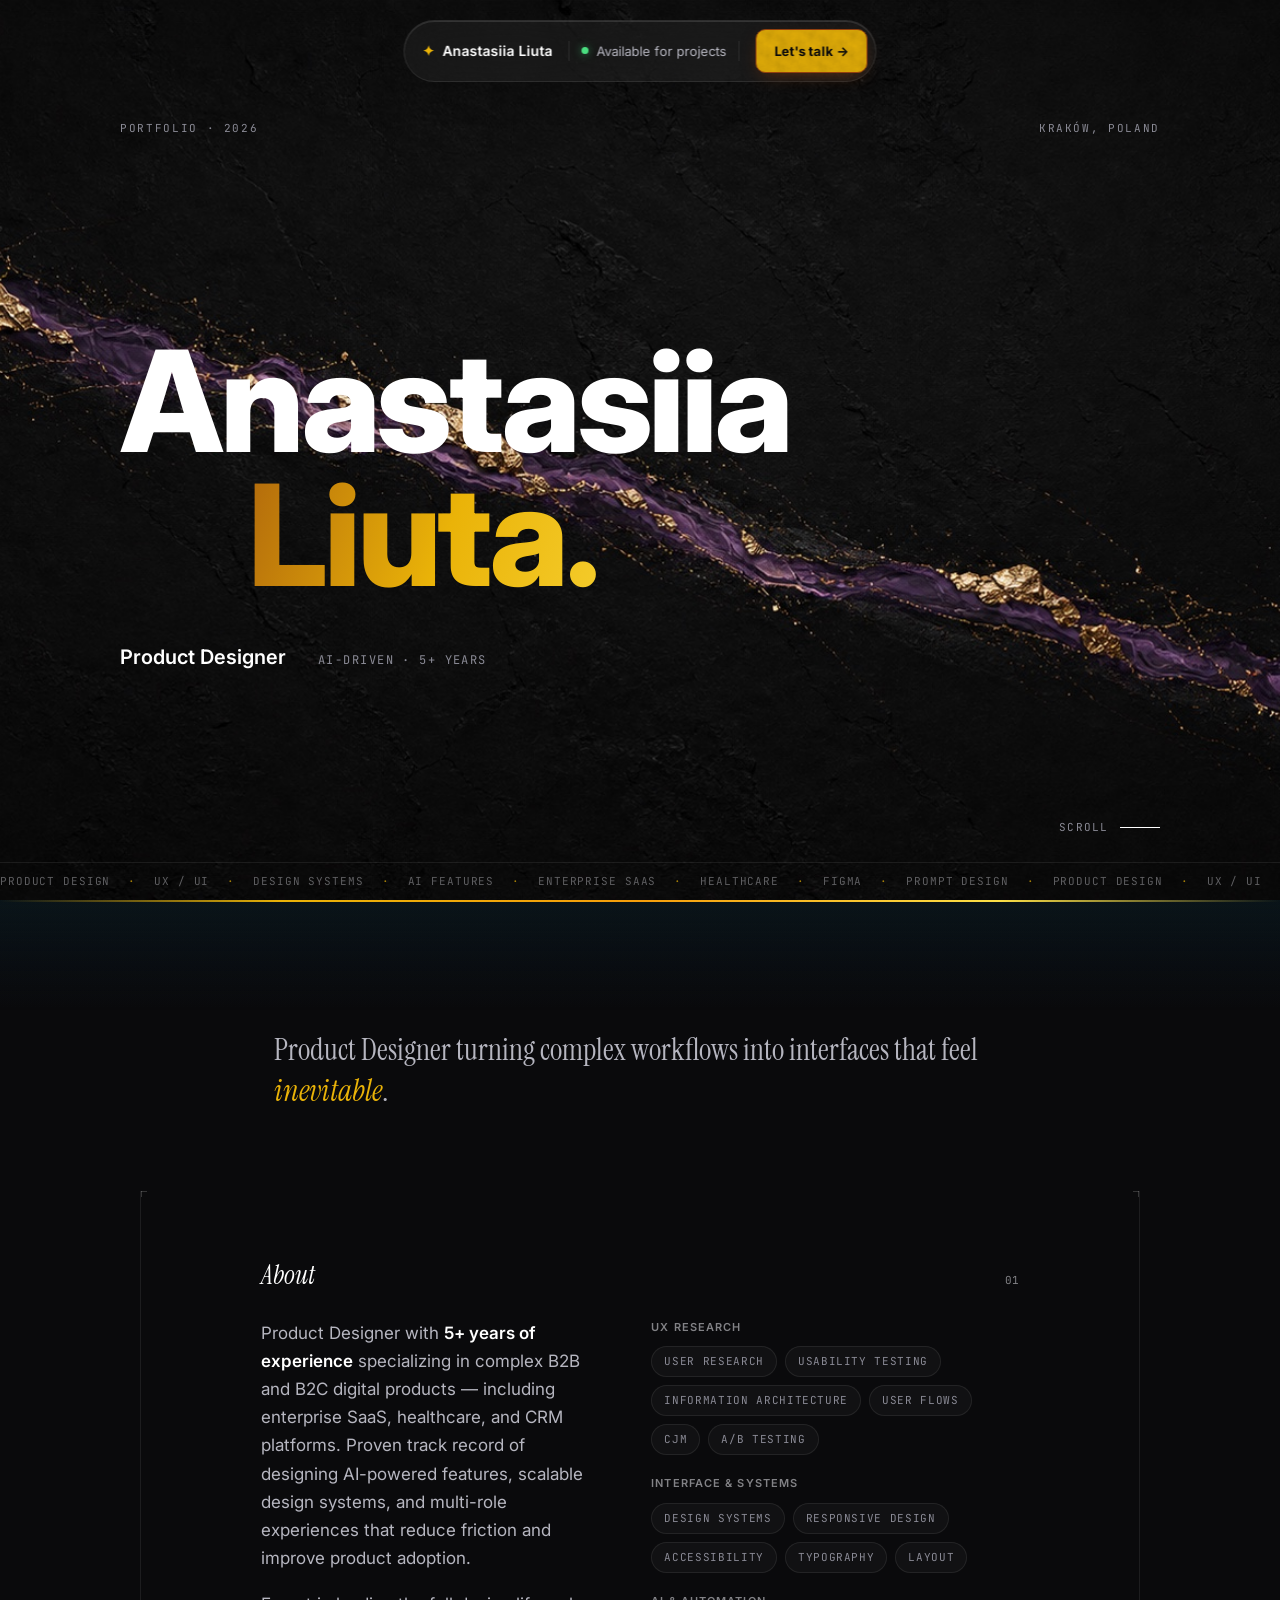
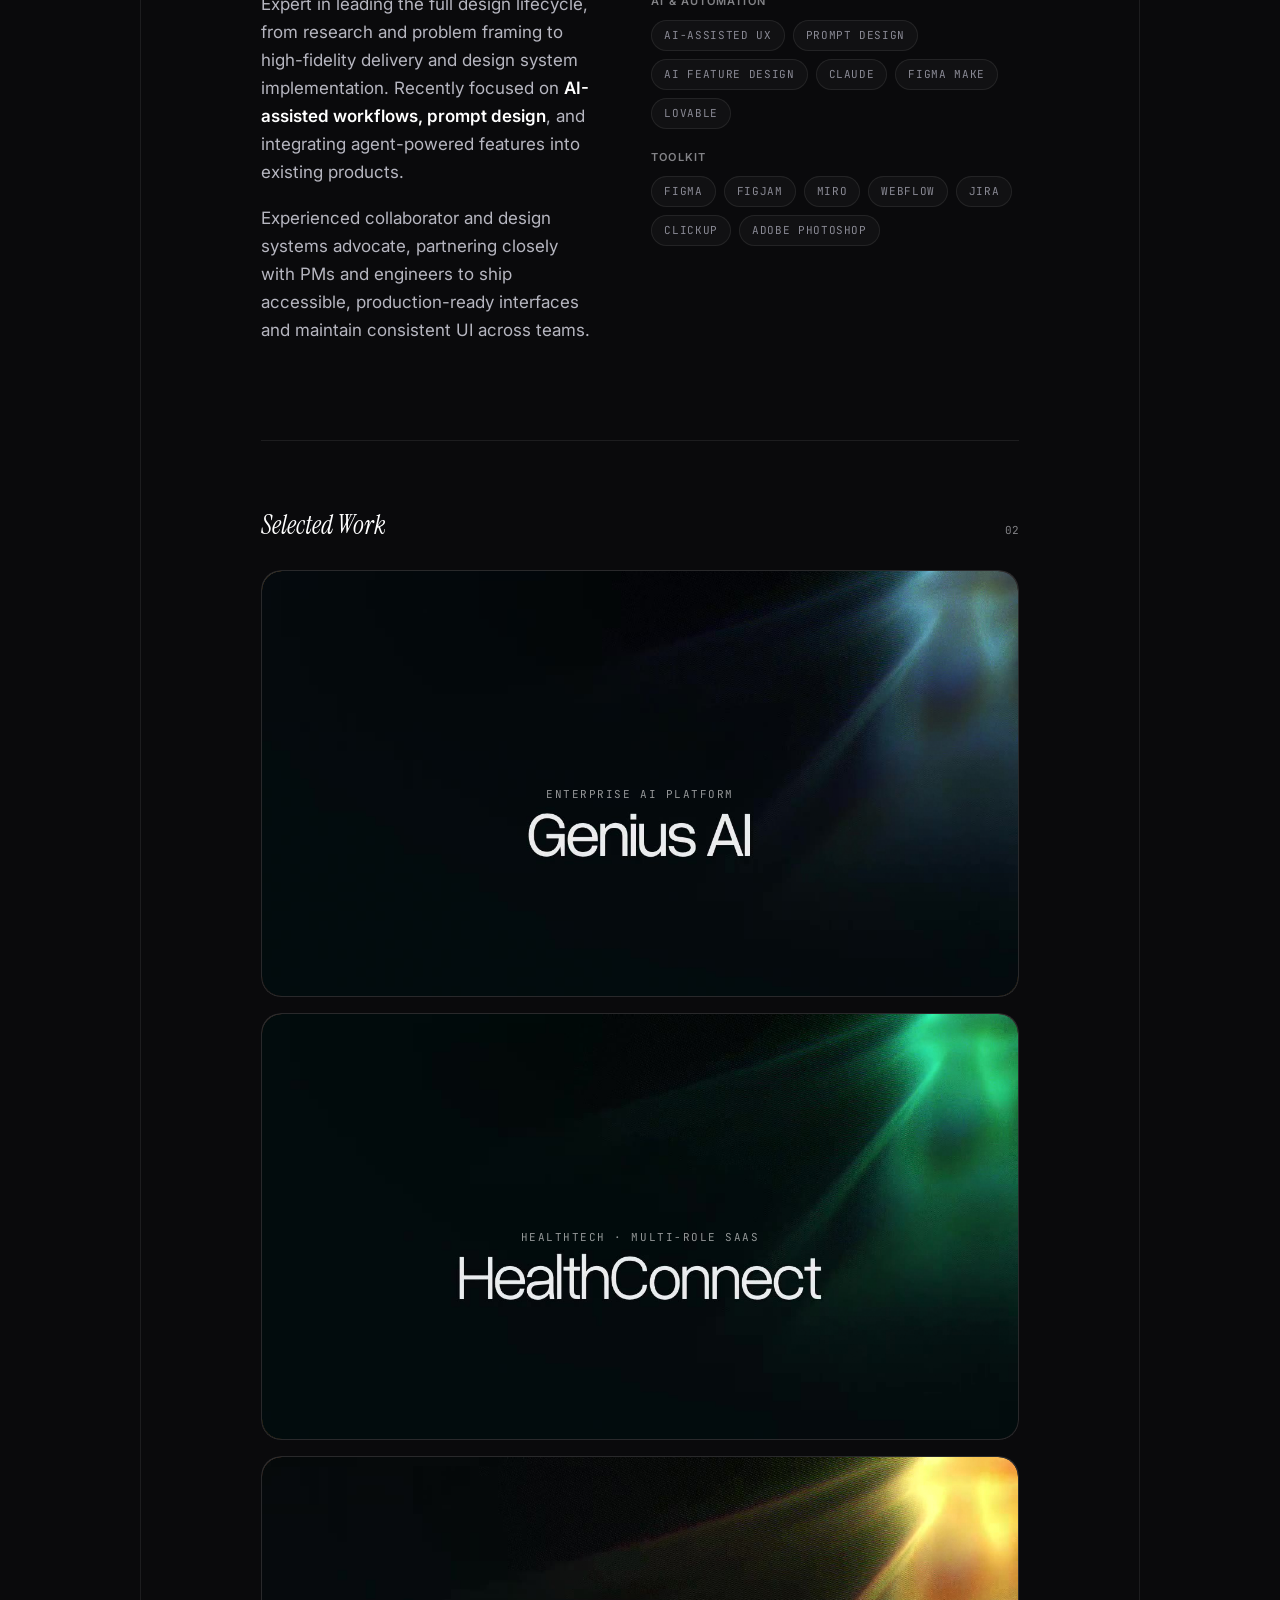
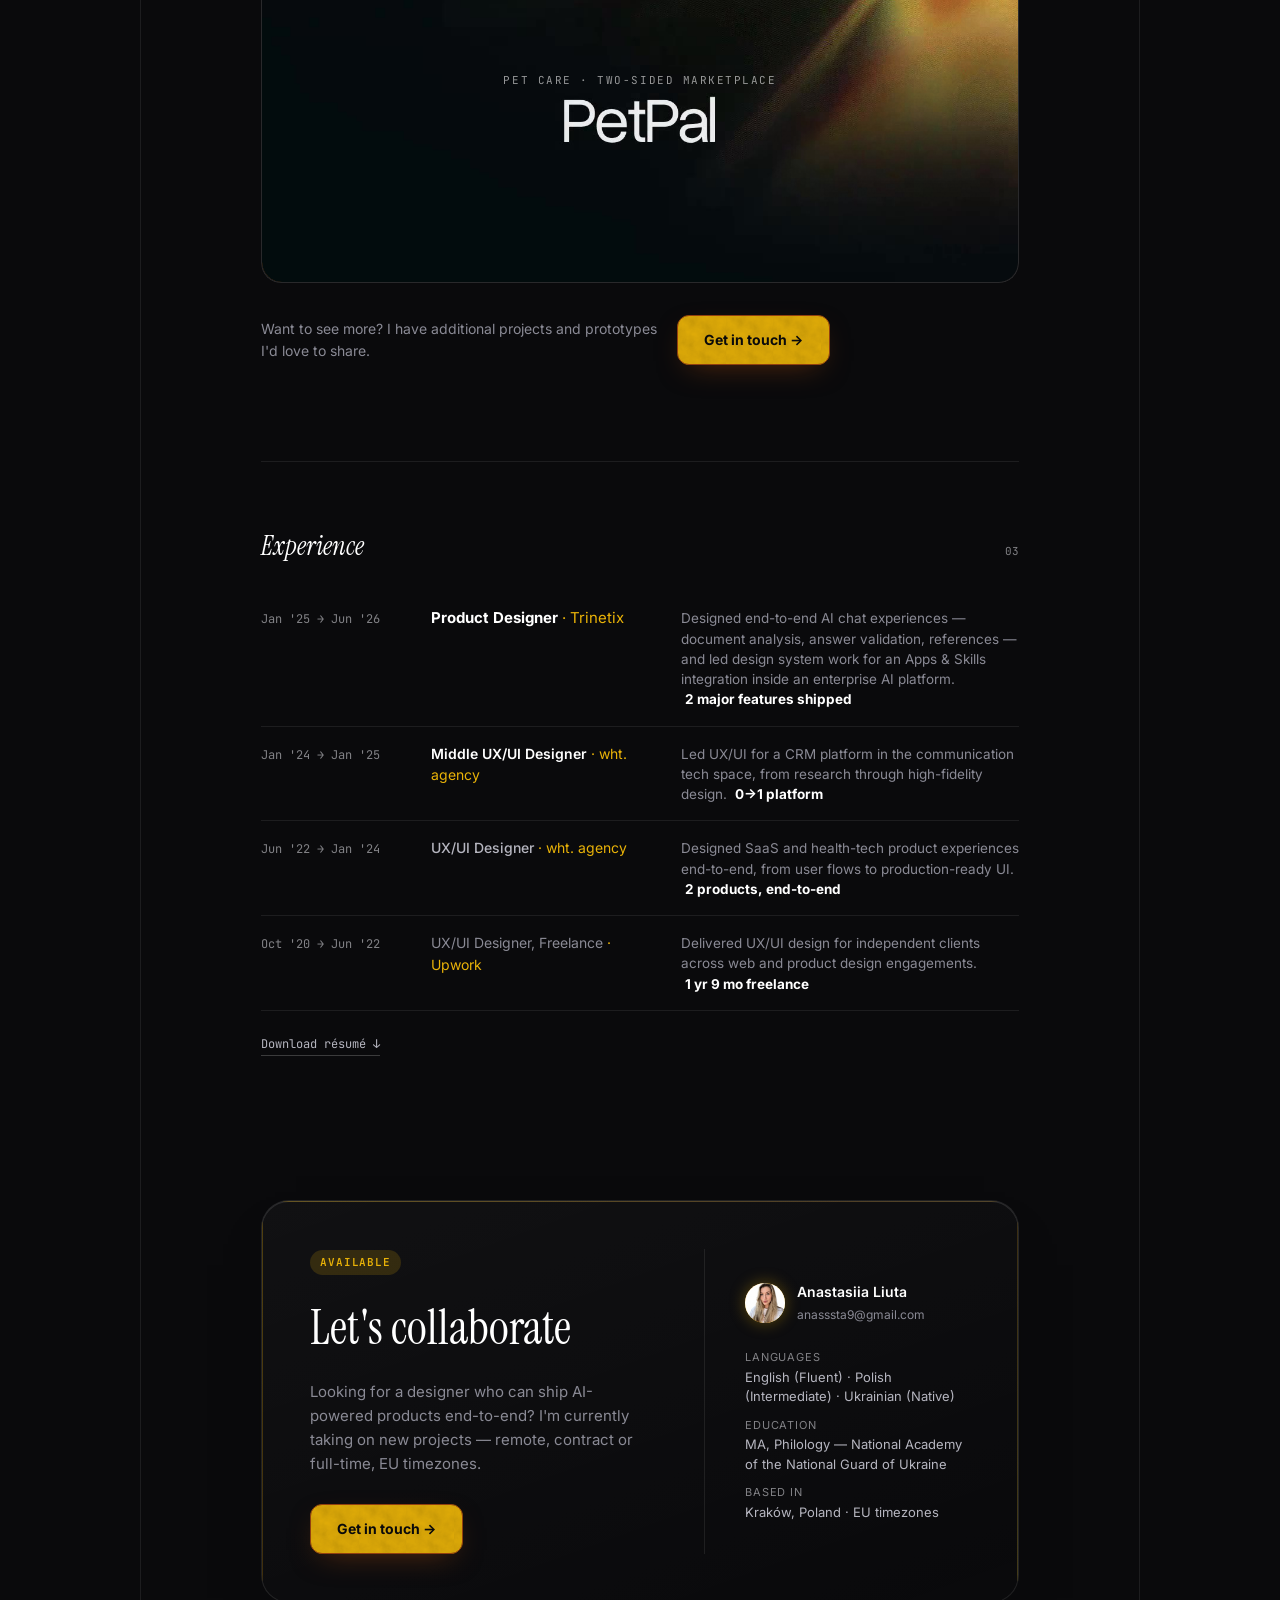
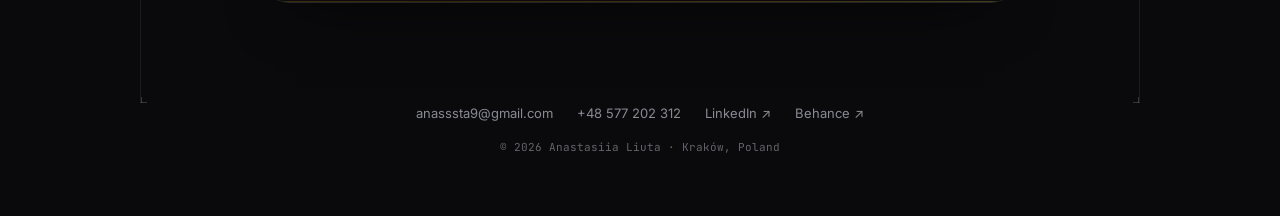
==== commit 171d0057: "PetPal video cover, PetPal moved last, drop the unused shader PetPal's card now plays the user's thi" ====
--- a/index.html
+++ b/index.html
@@ -171,24 +171,6 @@
       </div>
 
       <div class="work-grid work-grid--pair">
-        <a href="petpal.html" class="case-card case-card--featured">
-          <div class="case-card__art case-card__art--3">
-            <div class="case-card__cover case-card__scene" data-glow="#e0700a" data-highlight="#ffc35c" aria-hidden="true"></div>
-            <div class="case-card__label" aria-hidden="true">
-              <span class="case-card__domain">Pet Care · Two-sided Marketplace</span>
-              <span class="case-card__name">PetPal</span>
-            </div>
-            <div class="case-card__overlay">
-              <div class="case-card__tags">
-                <span>Marketplace</span><span>AI Matching</span>
-              </div>
-              <span class="case-card__overlay-title">PetPal</span>
-              <p class="case-card__overlay-desc">Pet sitter marketplace — AI-matched sitters, real-time updates, GPS-tracked walks.</p>
-              <span class="case-card__badge">View case study →</span>
-            </div>
-          </div>
-        </a>
-
         <a href="ai-agent.html" class="case-card case-card--featured">
           <div class="case-card__art case-card__art--1">
             <video class="case-card__cover case-card__video" autoplay muted loop playsinline preload="metadata" poster="assets/ai-agent-cover-poster.jpg" aria-hidden="true">
@@ -224,6 +206,26 @@
               </div>
               <span class="case-card__overlay-title">HealthConnect</span>
               <p class="case-card__overlay-desc">Multi-role healthcare platform — patient onboarding, video consultations, and CRM workflows for doctors and attorneys.</p>
+              <span class="case-card__badge">View case study →</span>
+            </div>
+          </div>
+        </a>
+
+        <a href="petpal.html" class="case-card case-card--featured">
+          <div class="case-card__art case-card__art--3">
+            <video class="case-card__cover case-card__video" autoplay muted loop playsinline preload="metadata" poster="assets/petpal-cover-poster.jpg" aria-hidden="true">
+              <source src="assets/petpal-cover.mp4" type="video/mp4" />
+            </video>
+            <!-- The project name is baked into this video, so only the domain is live text -->
+            <div class="case-card__label case-card__label--over-video" aria-hidden="true">
+              <span class="case-card__domain">Pet Care · Two-sided Marketplace</span>
+            </div>
+            <div class="case-card__overlay">
+              <div class="case-card__tags">
+                <span>Marketplace</span><span>AI Matching</span>
+              </div>
+              <span class="case-card__overlay-title">PetPal</span>
+              <p class="case-card__overlay-desc">Pet sitter marketplace — AI-matched sitters, real-time updates, GPS-tracked walks.</p>
               <span class="case-card__badge">View case study →</span>
             </div>
           </div>
--- a/style.css
+++ b/style.css
@@ -692,22 +692,10 @@
   transition: transform 0.5s var(--ease-out), filter 0.5s var(--ease-out);
 }
 
-/* Animated WebGL cover (js/case-cover.js): fills the 16:9 card. The
-   dark base shows until the shader's first frame, and stays as the
-   fallback if WebGL is unavailable. */
-.case-card__scene {
-  position: absolute;
-  inset: 0;
-  background: #04070a;
-}
-
-.case-card__scene canvas { display: block; width: 100%; height: 100%; }
-
 .case-card__art { container-type: inline-size; }
 
-/* Domain + project name, centered a little below the middle so the
-   light source in the top-right corner has room. Sized in container
-   units so the pair scales with the card. */
+/* Domain label over a video cover. Sized in container units so it
+   scales with the card the way the video's baked-in title does. */
 .case-card__label {
   position: absolute;
   left: 50%;
@@ -732,23 +720,16 @@
   color: rgba(237, 237, 237, 0.62);
 }
 
-.case-card__name {
-  font-family: var(--font-sans);
-  font-weight: 500;
-  font-size: clamp(30px, 7.6cqw, 72px);
-  line-height: 1;
-  letter-spacing: -0.035em;
-  white-space: nowrap;
-  color: #ededed;
-}
-
 .case-card:hover .case-card__label { opacity: 0; }
 
-/* Exported Unicorn Studio video cover: its project name is baked in at
-   ~62% of the frame height, so only the domain sits above it. */
+/* Exported Unicorn Studio video covers: the project name is baked in
+   at ~62% of the frame height, so the domain sits just above it. */
 .case-card__video { background: #030b0f; }
 
-.case-card__label--over-video { top: 51%; }
+/* Anchored by its bottom edge just above the title's top (~57%), so a
+   proportionally larger label on a narrow card grows upward instead
+   of running into the title. */
+.case-card__label--over-video { top: 54.5%; transform: translate(-50%, -100%); }
 
 .case-card:hover .case-card__cover,
 .case-card:focus-within .case-card__cover { transform: scale(1.08); filter: blur(6px); }
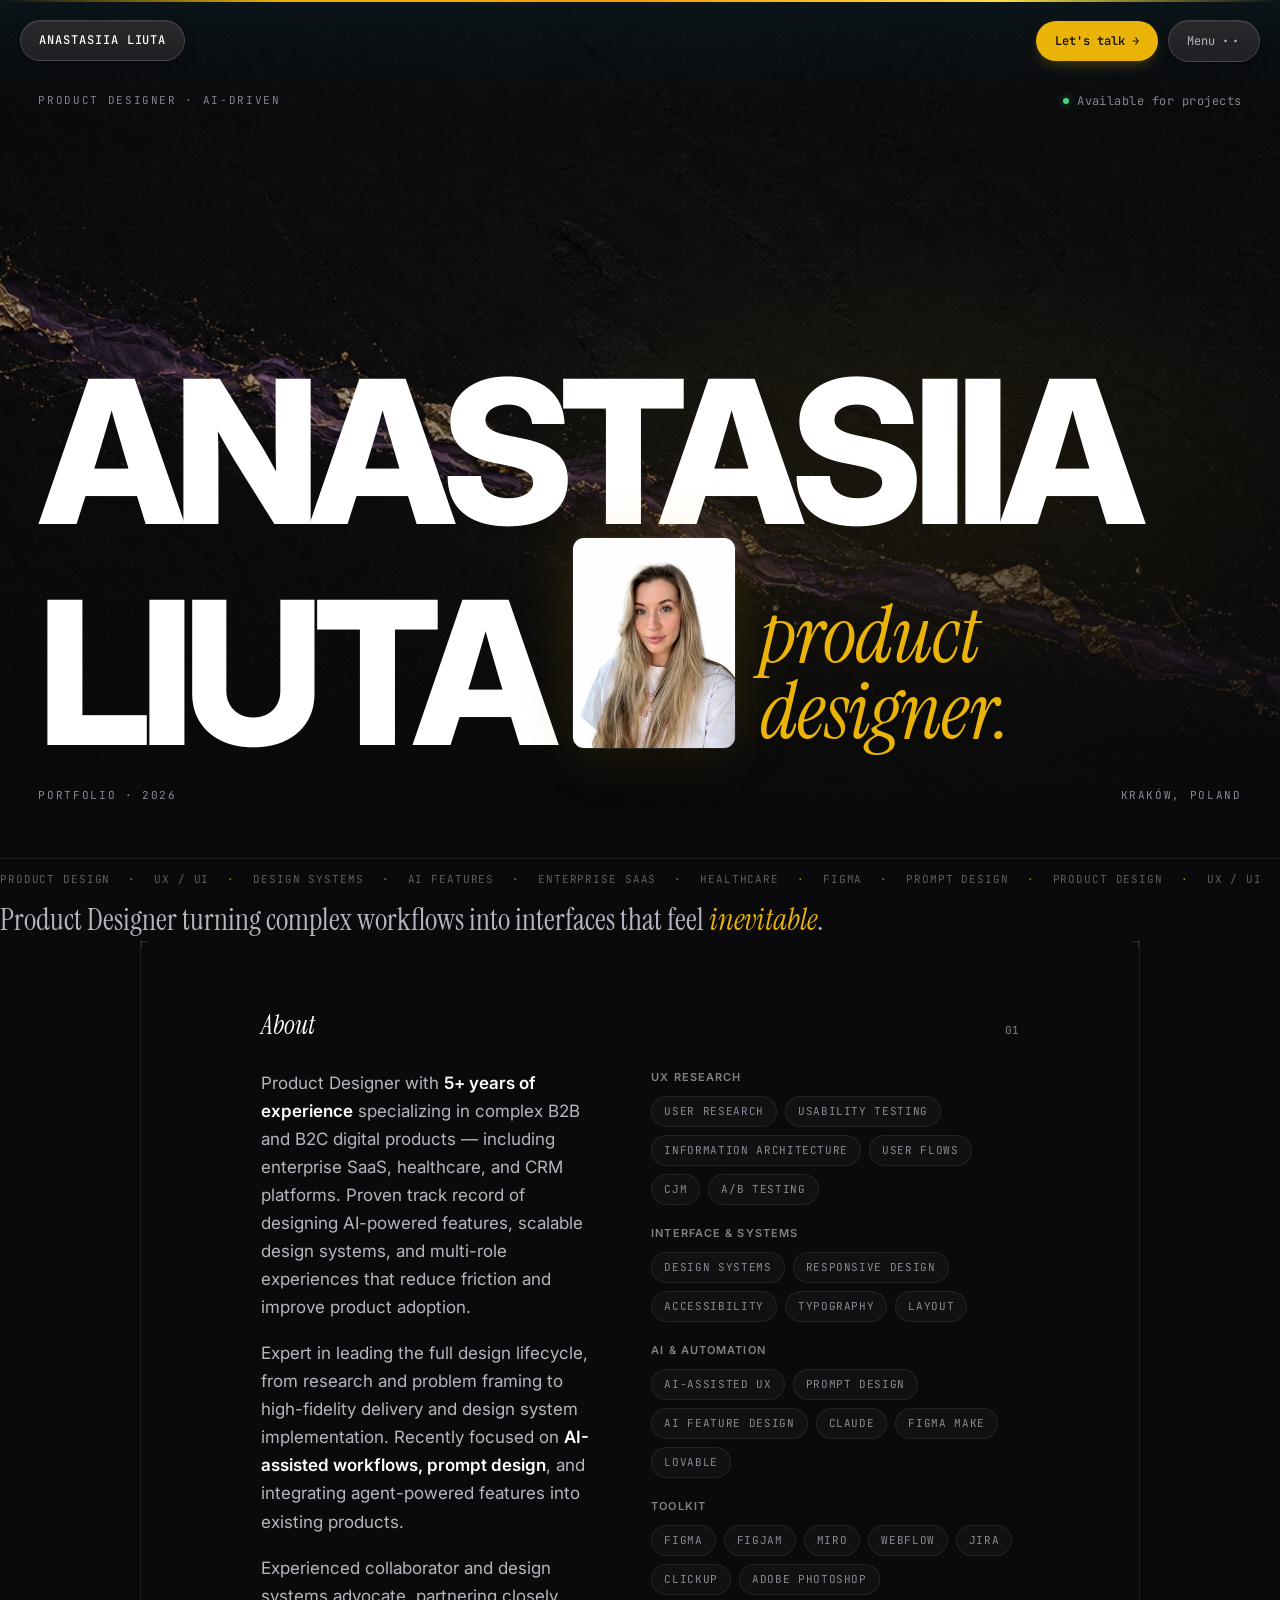
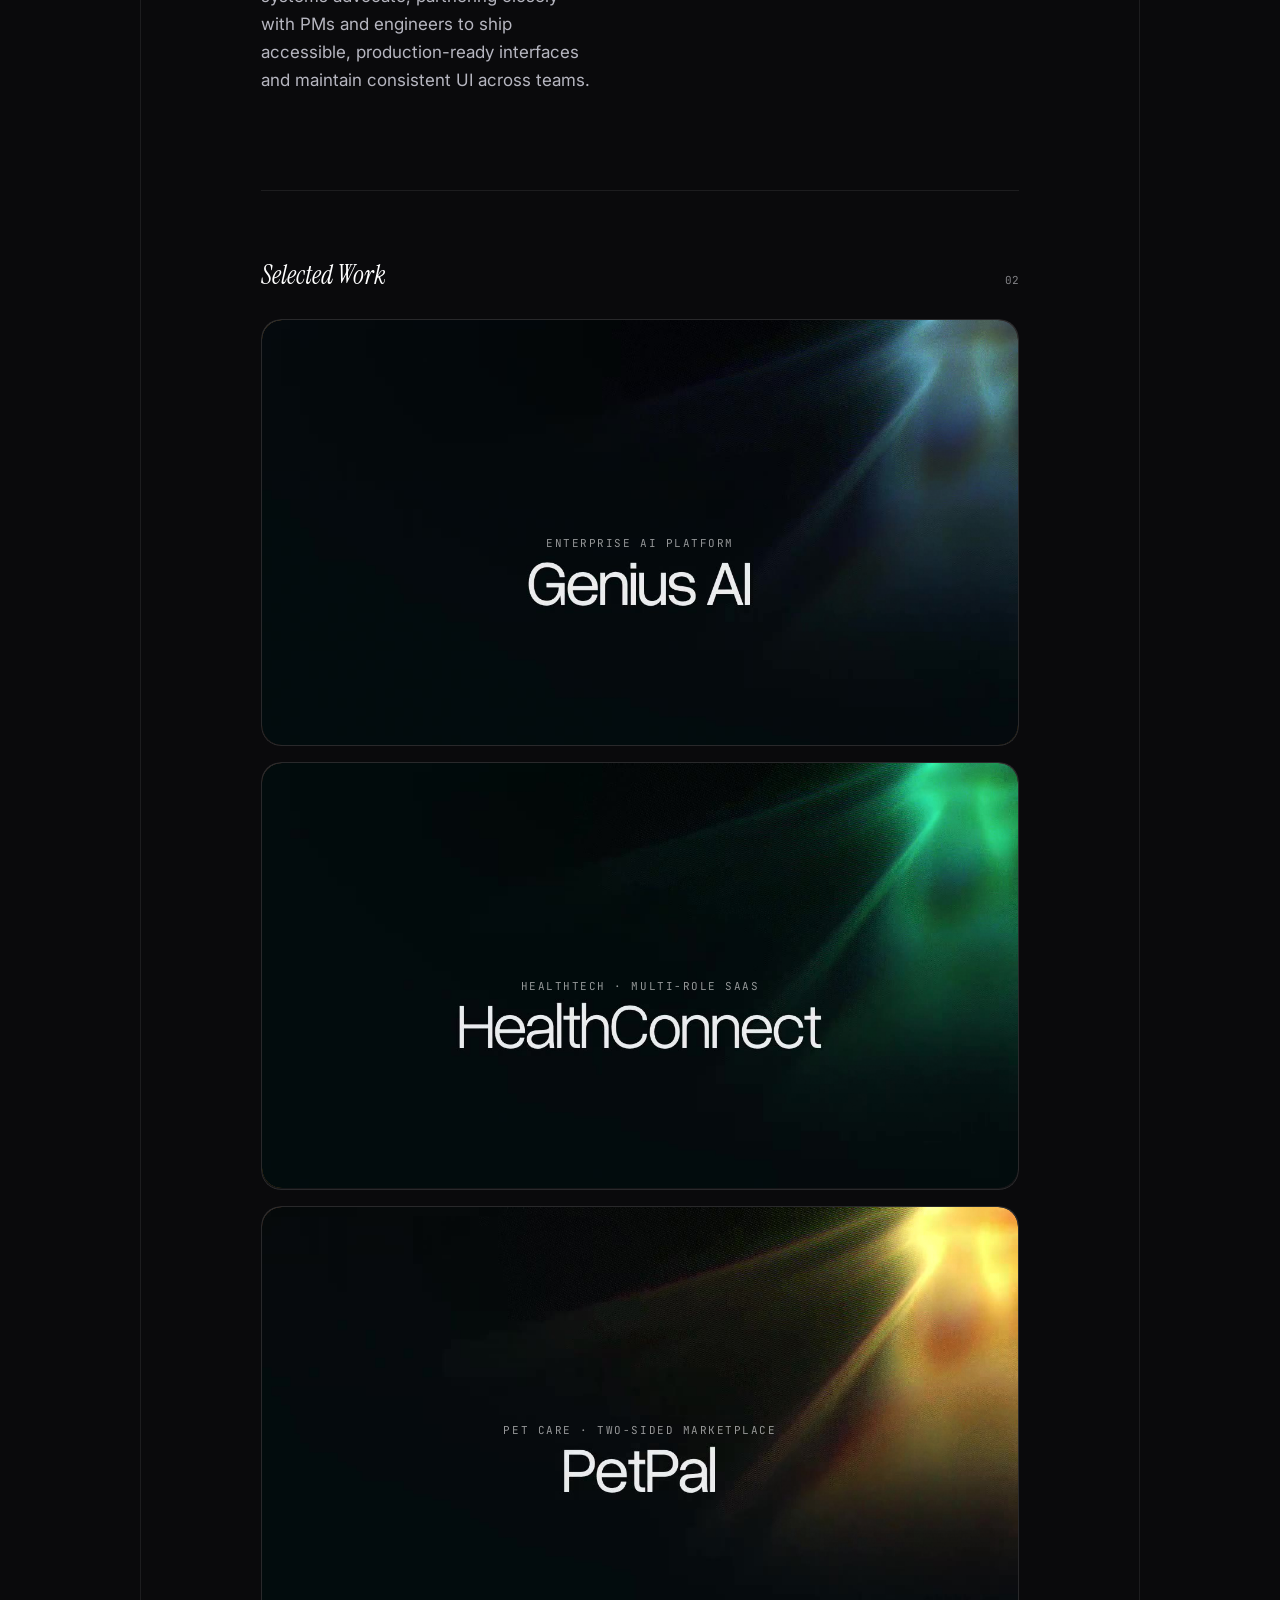
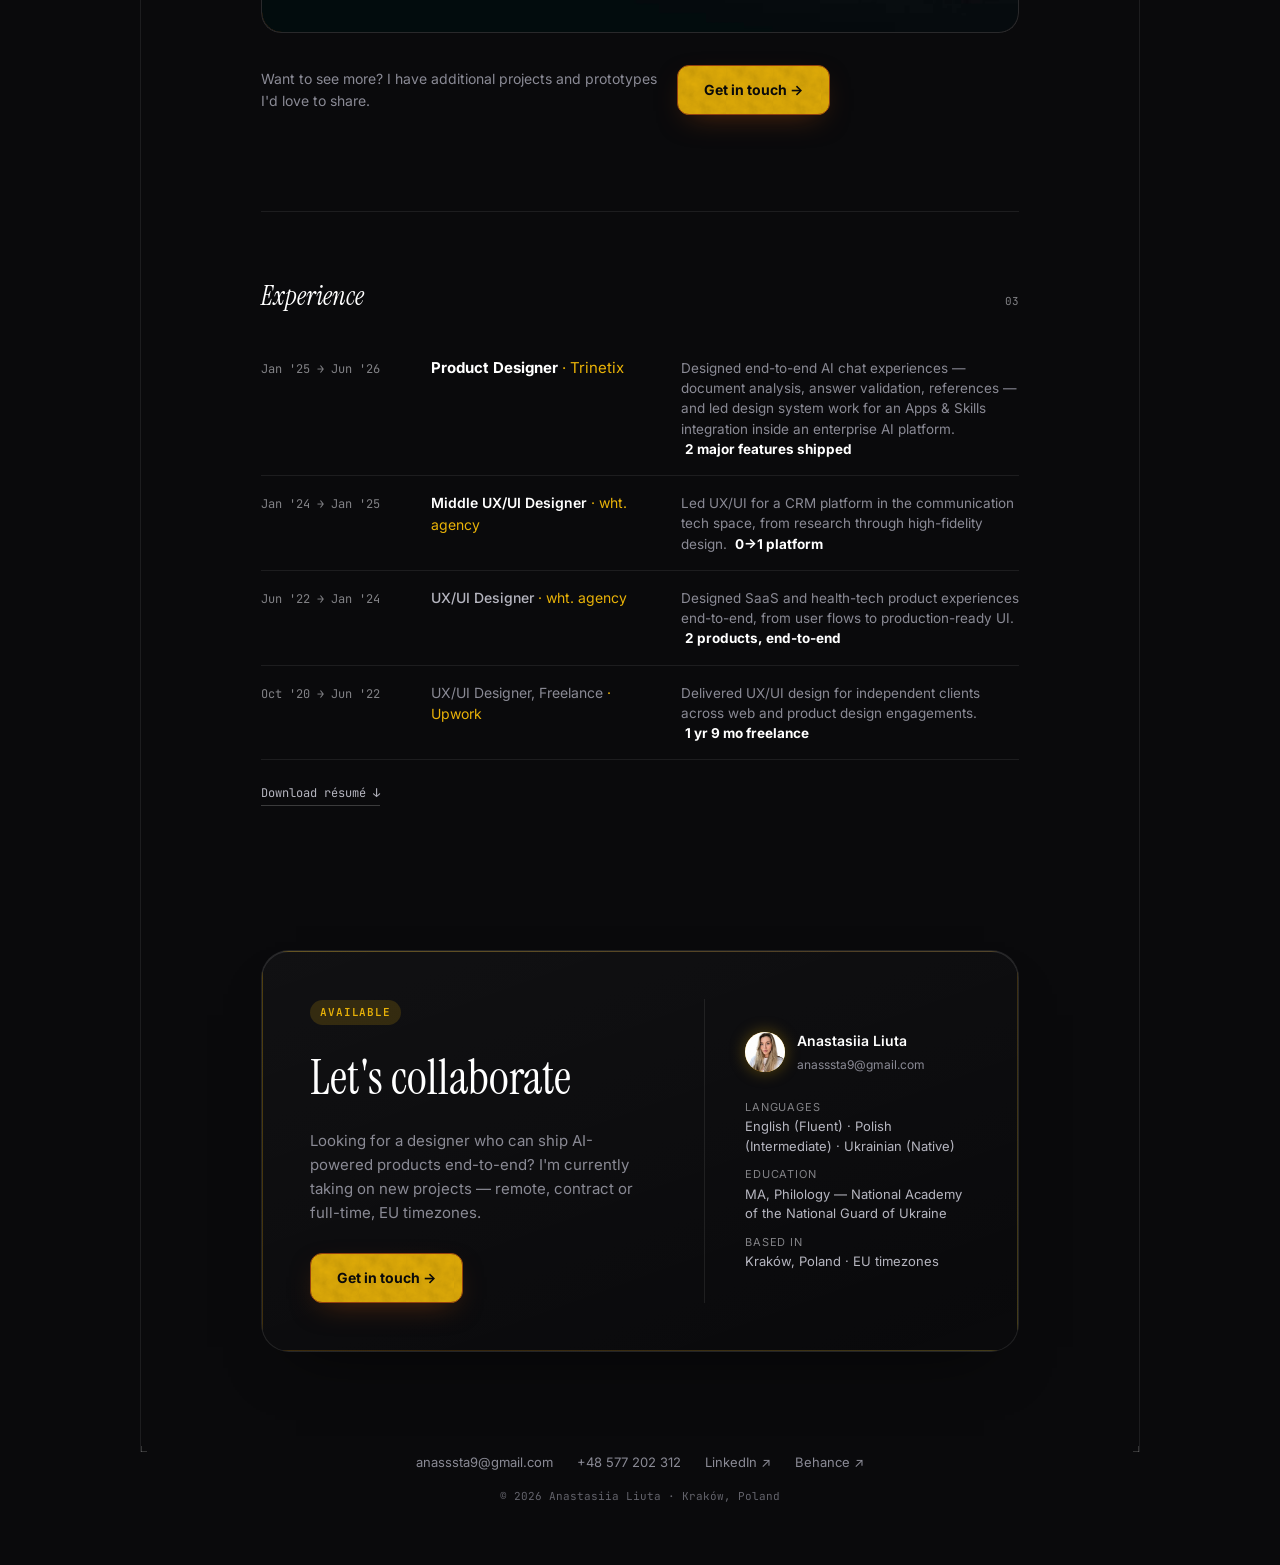
==== commit ad2b50b8: "Homepage hero: oversized name with the portrait set into it Reworks the homepage hero after the layo" ====
--- a/index.html
+++ b/index.html
@@ -14,60 +14,52 @@
 </head>
 <body>
 
-  <!-- TOP NAV -->
-  <nav class="topnav">
-    <a href="index.html" class="topnav__logo">
-      <span class="logo-icon">✦</span>
-      <span>Anastasiia Liuta</span>
-    </a>
-    <div class="topnav__center">
-      <span class="dot"></span>
-      <span>Available for projects</span>
-    </div>
-    <a href="https://t.me/LiuAna" target="_blank" rel="noopener" class="topnav__cta">Let's talk →</a>
+  <!-- TOP BAR — same Let's talk / Menu pattern as the case pages -->
+  <nav class="case-topbar">
+    <a href="index.html" class="case-pill case-pill--brand">Anastasiia Liuta</a>
+    <div class="case-topbar__group">
+      <a href="https://t.me/LiuAna" target="_blank" rel="noopener" class="case-pill case-pill--cta">Let's talk →</a>
+      <div class="case-menu" id="caseMenu">
+        <button type="button" class="case-pill case-menu__trigger" aria-haspopup="true" aria-expanded="false">
+          Menu <span class="case-menu__dots">··</span>
+        </button>
+        <div class="case-menu__panel" role="menu">
+          <a href="#about" class="case-menu__link" role="menuitem">About</a>
+          <a href="#work" class="case-menu__link" role="menuitem">Work</a>
+          <a href="#experience" class="case-menu__link" role="menuitem">Experience</a>
+          <a href="#contact" class="case-menu__link" role="menuitem">Contact</a>
+          <a href="mailto:anasssta9@gmail.com" class="case-menu__link" role="menuitem">Email</a>
+        </div>
+      </div>
+    </div>
   </nav>
 
-  <!-- HERO (Olena-style, full-screen) -->
+  <!-- HERO — oversized name with the portrait set into the second line -->
   <header class="hero">
     <div class="hero__bg" aria-hidden="true"></div>
     <div class="hero__grid" aria-hidden="true"></div>
 
-    <!-- Portrait — pinned to the true right edge of the viewport -->
-    <div class="hero__photo">
-      <img src="assets/profile.jpg" alt="Anastasiia Liuta" />
-    </div>
-
-    <!-- Scroll hint — pinned to the true bottom-right of the viewport -->
-    <div class="hero__scroll">
-      <span>scroll</span>
-      <span class="hero__scroll-line"></span>
-    </div>
-
-    <!-- Top meta row — spans the full hero width so "Kraków, Poland" lines up
-         with the photo's right edge, not the narrower text column's edge -->
     <div class="hero__top">
+      <span class="hero__meta">Product Designer · AI-driven</span>
+      <span class="hero__meta hero__meta--status"><span class="dot"></span>Available for projects</span>
+    </div>
+
+    <h1 class="hero__name">
+      <span class="hero__line">Anastasiia</span>
+      <span class="hero__line hero__line--second">
+        <span>Liuta</span>
+        <span class="hero__photo"><img src="assets/profile.jpg" alt="" width="300" height="400" /></span>
+        <span class="hero__accent">product<br />designer.</span>
+      </span>
+    </h1>
+
+    <div class="hero__foot">
       <span class="hero__meta">Portfolio · 2026</span>
       <span class="hero__meta">Kraków, Poland</span>
     </div>
 
-    <div class="hero__inner">
-
-      <!-- Big name -->
-      <h1 class="hero__name">
-        <span class="hero__line">Anastasiia</span>
-        <span class="hero__line hero__line--accent">Liuta.</span>
-      </h1>
-
-      <!-- Role -->
-      <div class="hero__role">
-        <p class="hero__role-main">Product Designer</p>
-        <p class="hero__role-sub">AI-driven · 5+ years</p>
-      </div>
-
-    </div>
-
-    <!-- Decorative ticker — full-bleed, pinned to the true bottom edge of the viewport -->
-    <div class="hero__marquee">
+    <!-- Decorative ticker — full-bleed, pinned to the bottom edge of the viewport -->
+    <div class="hero__marquee" aria-hidden="true">
       <div class="marquee__track">
         <span>Product Design</span><span class="marquee__dot">·</span>
         <span>UX / UI</span><span class="marquee__dot">·</span>
@@ -329,6 +321,23 @@
     }
   </script>
 
+  <!-- TOP BAR MENU -->
+  <script>
+    (function () {
+      var menu = document.getElementById('caseMenu');
+      if (!menu) return;
+      var trigger = menu.querySelector('.case-menu__trigger');
+      function close() { menu.classList.remove('is-open'); trigger.setAttribute('aria-expanded', 'false'); }
+      trigger.addEventListener('click', function (e) {
+        e.stopPropagation();
+        var open = menu.classList.toggle('is-open');
+        trigger.setAttribute('aria-expanded', open ? 'true' : 'false');
+      });
+      menu.querySelectorAll('.case-menu__link').forEach(function (a) { a.addEventListener('click', close); });
+      document.addEventListener('click', function (e) { if (!menu.contains(e.target)) close(); });
+      document.addEventListener('keydown', function (e) { if (e.key === 'Escape') close(); });
+    })();
+  </script>
   <script src="js/case-cover.js" defer></script>
 </body>
 </html>
--- a/style.css
+++ b/style.css
@@ -136,197 +136,79 @@
 }
 
 /* ============================================
-   TOP NAV
-   ============================================ */
-.topnav {
-  position: fixed;
-  top: 20px;
-  left: 50%;
-  transform: translateX(-50%);
-  z-index: 100;
-  display: flex;
-  align-items: center;
-  gap: 16px;
-  padding: 8px 8px 8px 18px;
-  background: var(--panel-bg);
-  backdrop-filter: blur(24px) saturate(180%);
-  -webkit-backdrop-filter: blur(24px) saturate(180%);
-  border: 1px solid var(--panel-border);
-  border-radius: 100px;
-  max-width: calc(100vw - 32px);
-  box-shadow: 0 12px 40px -12px rgba(0, 0, 0, 0.25), 0 1px 0 0 var(--panel-highlight) inset;
-  transition: background-color 0.35s ease, border-color 0.35s ease;
-}
-
-.topnav__logo {
-  display: flex;
-  align-items: center;
-  gap: 8px;
-  font-size: 14px;
-  font-weight: 600;
-  color: var(--ink);
-}
-
-.logo-icon {
-  display: inline-block;
-  color: var(--accent);
-  font-size: 14px;
-  animation: spin 12s linear infinite;
-}
-
-@keyframes spin { to { transform: rotate(360deg); } }
-
-.topnav__center {
-  display: flex;
-  align-items: center;
-  gap: 8px;
-  font-size: 13px;
-  color: var(--ink-soft);
-  padding: 0 12px;
-  border-left: 1px solid var(--panel-border);
-  border-right: 1px solid var(--panel-border);
-}
-
-.dot {
-  width: 7px;
-  height: 7px;
-  border-radius: 50%;
-  background: #4ade80;
-  box-shadow: 0 0 8px rgba(74, 222, 128, 0.6);
-  animation: pulse 2.5s ease-in-out infinite;
-  flex-shrink: 0;
-}
-
-.dot--hero {
-  width: 8px;
-  height: 8px;
-  box-shadow: 0 0 10px rgba(74, 222, 128, 0.7);
-}
-
-@keyframes pulse {
-  0%, 100% { opacity: 1; }
-  50%      { opacity: 0.5; }
-}
-
-.topnav__cta {
-  position: relative;
-  overflow: hidden;
-  display: inline-flex;
-  align-items: center;
-  justify-content: center;
-  gap: 6px;
-  min-height: 44px;
-  padding: 8px 18px;
-  box-sizing: border-box;
-  background: #eab308;
-  color: var(--bg);
-  border: 1px solid #92400e;
-  border-radius: 10px;
-  font-size: 13px;
-  font-weight: 700;
-  box-shadow: 0 6px 18px -6px rgba(146, 64, 14, 0.6);
-  transition: transform 0.25s var(--ease-out), box-shadow 0.25s var(--ease-out);
-}
-
-.topnav__cta::after {
-  content: '';
-  position: absolute;
-  inset: 0;
-  background-image: url("data:image/svg+xml,%3Csvg viewBox='0 0 200 200' xmlns='http://www.w3.org/2000/svg'%3E%3Cfilter id='n'%3E%3CfeTurbulence type='fractalNoise' baseFrequency='0.022' numOctaves='4' seed='11' stitchTiles='stitch'/%3E%3CfeColorMatrix type='matrix' values='0.33 0.33 0.33 0 0  0.33 0.33 0.33 0 0  0.33 0.33 0.33 0 0  0 0 0 0 1'/%3E%3C/filter%3E%3Crect width='100%25' height='100%25' filter='url(%23n)'/%3E%3C/svg%3E");
-  mix-blend-mode: multiply;
-  opacity: 0.35;
-  pointer-events: none;
-}
-
-.topnav__cta:hover {
-  transform: scale(1.04);
-  box-shadow: 0 10px 24px -6px rgba(146, 64, 14, 0.75);
-}
-
-/* ============================================
-   HERO — OLENA-STYLE, theme-aware
+   HERO — oversized name, portrait set into the second line
    ============================================ */
 .hero {
   min-height: 100vh;
+  min-height: 100svh;
   position: relative;
   overflow: hidden;
   width: 100%;
   color: var(--ink);
-}
-
-/* Full-bleed background layer — spans the entire viewport width,
-   independent of the centered content column below. */
+  display: flex;
+  flex-direction: column;
+  justify-content: flex-end;
+  padding: 0 var(--hero-pad) 96px;
+  --hero-pad: clamp(16px, 3vw, 48px);
+}
+
+/* Full-bleed background layers. The marble photo stays, dimmed so the
+   oversized white type sits on it cleanly. */
 .hero__bg {
   position: absolute;
   inset: 0;
   z-index: -1;
-  transition: opacity 0.4s ease;
-}
-
-/* Grid-pattern texture, faded toward the edges via a radial mask so it
-   reads densest behind the name/photo and dissolves at the corners. */
+  background:
+    linear-gradient(180deg, rgba(10, 10, 12, 0.55) 0%, rgba(10, 10, 12, 0.35) 40%, rgba(10, 10, 12, 0.85) 82%, var(--bg) 100%),
+    radial-gradient(ellipse 60% 50% at 70% 60%, rgba(234, 179, 8, 0.14) 0%, transparent 70%);
+}
+
 .hero__grid {
   position: absolute;
   inset: 0;
-  z-index: -1;
+  z-index: -2;
   pointer-events: none;
-  background-image: url("assets/hero-marble.jpg?v=10");
-  background-size: cover;
-  background-position: center;
-  background-repeat: no-repeat;
-}
-
-/* Centered content column — everything readable stays inside
-   the same max-width the rest of the page uses. */
-.hero__inner {
-  min-height: 100vh;
-  max-width: 860px;
-  padding: 120px 120px 60px;
-  display: flex;
-  flex-direction: column;
-  justify-content: center;
-  position: relative;
-}
-
-.hero__bg {
-  background:
-    linear-gradient(180deg, transparent 0%, transparent 58%, var(--bg) 94%),
-    radial-gradient(ellipse 65% 55% at 50% 42%, rgba(234, 179, 8, 0.30) 0%, transparent 70%),
-    radial-gradient(ellipse 90% 75% at 50% 42%, rgba(8, 145, 178, 0.16) 0%, transparent 78%),
-    var(--bg);
-}
-
-.hero__bg::after {
-  content: '';
-  position: absolute;
-  inset: 0;
-  background-image: url("data:image/svg+xml,%3Csvg viewBox='0 0 200 200' xmlns='http://www.w3.org/2000/svg'%3E%3Cfilter id='n'%3E%3CfeTurbulence type='fractalNoise' baseFrequency='0.9' numOctaves='2' stitchTiles='stitch'/%3E%3CfeColorMatrix values='0 0 0 0 0  0 0 0 0 0  0 0 0 0 0  0 0 0 0.25 0'/%3E%3C/filter%3E%3Crect width='100%25' height='100%25' filter='url(%23n)'/%3E%3C/svg%3E");
-  opacity: 0.2;
-  mix-blend-mode: overlay;
-}
-
-.hero__top {
-  position: absolute;
-  top: 120px;
-  left: 120px;
-  right: 120px;
-  display: flex;
-  justify-content: space-between;
+  background: url("assets/hero-marble.jpg?v=10") center / cover no-repeat, var(--bg);
+}
+
+.hero__meta {
   font-family: var(--font-mono);
   font-size: 11px;
   text-transform: uppercase;
   letter-spacing: 0.15em;
   color: var(--ink-muted);
+}
+
+.hero__meta--status { display: inline-flex; align-items: center; gap: 8px; text-transform: none; letter-spacing: 0.04em; font-size: 12px; }
+
+.hero__meta--status .dot {
+  width: 6px; height: 6px; border-radius: 50%;
+  background: #4ade80;
+  box-shadow: 0 0 8px rgba(74, 222, 128, 0.6);
+}
+
+.hero__top {
+  position: absolute;
+  top: 92px;
+  left: var(--hero-pad);
+  right: var(--hero-pad);
+  display: flex;
+  justify-content: space-between;
+  gap: 16px;
   animation: fade-up 0.8s var(--ease-out) backwards;
 }
 
+/* The name is sized in vw so "ANASTASIIA" spans the content width at
+   every viewport; everything on the second line is in em of that
+   size, so the portrait and the italic accent scale with it. */
 .hero__name {
   font-family: var(--font-sans);
   font-weight: 800;
-  font-size: clamp(56px, 11vw, 160px);
-  line-height: 0.95;
-  letter-spacing: -0.03em;
-  margin: 48px 0 40px;
+  text-transform: uppercase;
+  font-size: clamp(40px, 15.6vw, 240px);
+  line-height: 0.86;
+  letter-spacing: -0.055em;
+  margin: 0;
   color: var(--ink);
 }
 
@@ -337,108 +219,78 @@
 
 .hero__line:nth-child(1) { animation-delay: 0.15s; }
 
-.hero__line:nth-child(2) {
+.hero__line--second {
+  display: flex;
+  align-items: flex-end;
+  gap: 0.12em;
   animation-delay: 0.3s;
-  padding-left: clamp(40px, 10vw, 180px);
-}
-
-.hero__line--accent {
-  font-style: normal;
-  background: linear-gradient(110deg, #92400e 0%, #eab308 22%, #fde047 42%, #fef9c3 50%, #fde047 58%, #f59e0b 78%, #eab308 100%);
-  background-size: 250% 100%;
-  -webkit-background-clip: text;
-  background-clip: text;
-  -webkit-text-fill-color: transparent;
-  animation:
-    fade-up 1s var(--ease-out) 0.3s backwards,
-    name-shimmer 6s ease-in-out infinite;
-}
-
-@keyframes name-shimmer {
-  0%, 100% { background-position: 0% 50%; }
-  50%      { background-position: 100% 50%; }
-}
-
-@keyframes fade-up {
-  from { opacity: 0; transform: translateY(30px); }
-  to   { opacity: 1; transform: translateY(0); }
 }
 
 .hero__photo {
-  display: none;
-  position: absolute;
-  top: 50%;
-  right: 120px;
-  transform: translateY(-50%);
-  width: 300px;
-  height: 380px;
-  border-radius: var(--r-xl);
+  flex: 0 0 auto;
+  width: 0.82em;
+  height: 1.06em;
+  margin-bottom: 0.05em;
+  border-radius: 0.06em;
   overflow: hidden;
   border: 1px solid var(--panel-border);
-  box-shadow: var(--tile-shadow), 0 0 70px rgba(234, 179, 8, 0.18);
-  animation: fade-up 1.1s var(--ease-out) 0.4s backwards;
-}
-
-.hero__photo::after {
-  content: '';
-  position: absolute;
-  inset: 0;
-  background-image: url("data:image/svg+xml,%3Csvg viewBox='0 0 200 200' xmlns='http://www.w3.org/2000/svg'%3E%3Cfilter id='n'%3E%3CfeTurbulence type='fractalNoise' baseFrequency='0.9' numOctaves='2' stitchTiles='stitch'/%3E%3CfeColorMatrix values='0 0 0 0 0  0 0 0 0 0  0 0 0 0 0  0 0 0 0.18 0'/%3E%3C/filter%3E%3Crect width='100%25' height='100%25' filter='url(%23n)'/%3E%3C/svg%3E");
-  opacity: 0.2;
-  mix-blend-mode: overlay;
-  pointer-events: none;
+  box-shadow: var(--tile-shadow), 0 0 60px rgba(234, 179, 8, 0.16);
 }
 
 .hero__photo img {
   width: 100%;
   height: 100%;
   object-fit: cover;
+  object-position: 50% 20%;
   display: block;
 }
 
-@media (min-width: 1500px) {
-  .hero__photo { display: block; }
-}
-
-.hero__role {
-  display: flex;
-  align-items: baseline;
-  gap: 32px;
-  flex-wrap: wrap;
+/* Italic serif accent in the brand amber — two short lines so it
+   stays the height of the caps beside it. */
+.hero__accent {
+  font-family: var(--font-display);
+  font-style: italic;
+  font-weight: 400;
+  text-transform: none;
+  font-size: 0.4em;
+  line-height: 0.95;
+  letter-spacing: -0.01em;
+  color: var(--accent);
+  margin-bottom: 0.12em;
+}
+
+@keyframes fade-up {
+  from { opacity: 0; transform: translateY(30px); }
+  to   { opacity: 1; transform: translateY(0); }
+}
+
+.hero__foot {
+  display: flex;
+  justify-content: space-between;
+  margin-top: 28px;
   animation: fade-up 1s var(--ease-out) 0.5s backwards;
-}
-
-.hero__role-main { font-family: var(--font-sans); font-size: 20px; font-weight: 600; color: var(--ink); }
-
-.hero__role-sub {
-  font-family: var(--font-mono);
-  font-size: 12px;
-  text-transform: uppercase;
-  letter-spacing: 0.12em;
-  color: var(--ink-muted);
 }
 
 .hero__marquee {
   width: 100vw;
   position: absolute;
-  left: 50%;
+  left: 0;
   bottom: 0;
-  margin-left: -50vw;
   overflow: hidden;
   border-top: 1px solid var(--panel-divider);
-  padding: 10px 0;
+  padding: 12px 0;
   animation: fade-up 1s var(--ease-out) 0.9s backwards;
 }
 
 .marquee__track {
   display: flex;
   gap: 18px;
+  width: max-content;
   white-space: nowrap;
   font-family: var(--font-mono);
   font-size: 11px;
   text-transform: uppercase;
   letter-spacing: 0.08em;
-  font-weight: 400;
   color: var(--ink-faint);
   opacity: 0.7;
   animation: marquee 40s linear infinite;
@@ -451,39 +303,11 @@
   to   { transform: translateX(-50%); }
 }
 
-.hero__scroll {
-  position: absolute;
-  bottom: 64px;
-  right: 120px;
-  display: flex;
-  align-items: center;
-  gap: 12px;
-  font-family: var(--font-mono);
-  font-size: 11px;
-  color: var(--ink-muted);
-  text-transform: uppercase;
-  letter-spacing: 0.1em;
-}
-
-.hero__scroll-line {
-  width: 40px;
-  height: 1px;
-  background: var(--ink-muted);
-  position: relative;
-  overflow: hidden;
-}
-
-.hero__scroll-line::after {
-  content: '';
-  position: absolute;
-  inset: 0;
-  background: var(--ink);
-  animation: scroll-line 2.5s ease-in-out infinite;
-}
-
-@keyframes scroll-line {
-  0%   { transform: translateX(-100%); }
-  50%  { transform: translateX(0); }
+@media (max-width: 640px) {
+  .hero { padding-bottom: 84px; }
+  .hero__top { top: 76px; flex-direction: column; gap: 8px; }
+  .hero__foot { margin-top: 18px; }
+}
   100% { transform: translateX(100%); }
 }
 
@@ -1477,14 +1301,6 @@
 }
 
 @media (max-width: 640px) {
-  .topnav { padding: 8px 8px 8px 14px; gap: 10px; }
-  .topnav__center { display: none; }
-
-  .hero__inner { padding: 100px 20px 40px; }
-  .hero__top { top: 100px; left: 20px; right: 20px; }
-  .hero__line:nth-child(2) { padding-left: 30px; }
-  .hero__role { gap: 12px; }
-  .hero__scroll { display: none; }
 
   .positioning { padding: 110px 20px 56px; }
 
@@ -1506,7 +1322,6 @@
 }
 
 @media (max-width: 420px) {
-  .hero__name { font-size: 56px; }
   .section__label { font-size: 22px; }
 }
 
@@ -1662,7 +1477,7 @@
 
 /* ============================================
    CASE TOP BAR
-   Replaces the sitewide centered .topnav pill on
+   Used on every page (homepage and case studies):
    case-study pages: a Back pill pinned top-left,
    Let's Talk + Menu pinned top-right.
    ============================================ */
@@ -1697,6 +1512,8 @@
 }
 
 .case-pill:hover { color: var(--ink); border-color: rgba(255, 255, 255, 0.24); }
+
+.case-pill--brand { color: var(--ink); font-weight: 500; text-transform: uppercase; letter-spacing: 0.08em; }
 
 .case-pill--cta {
   background: var(--accent);
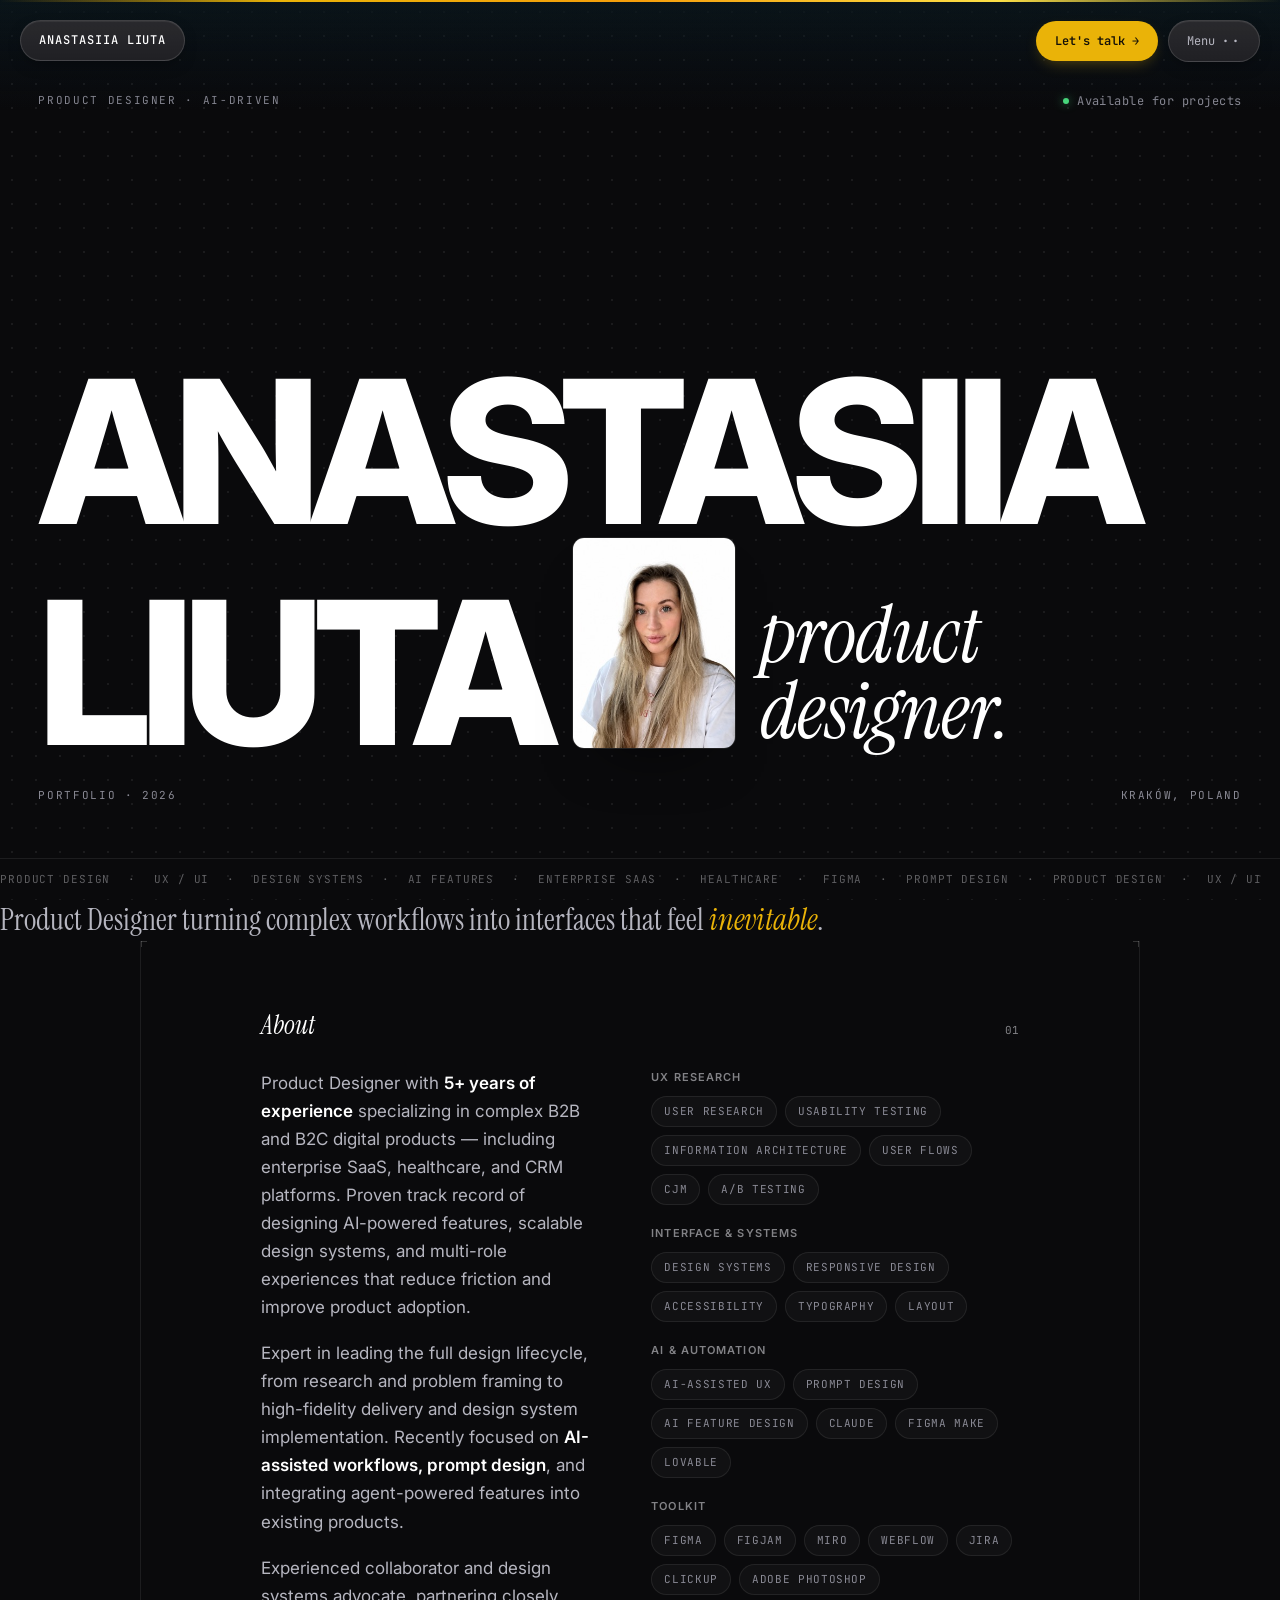
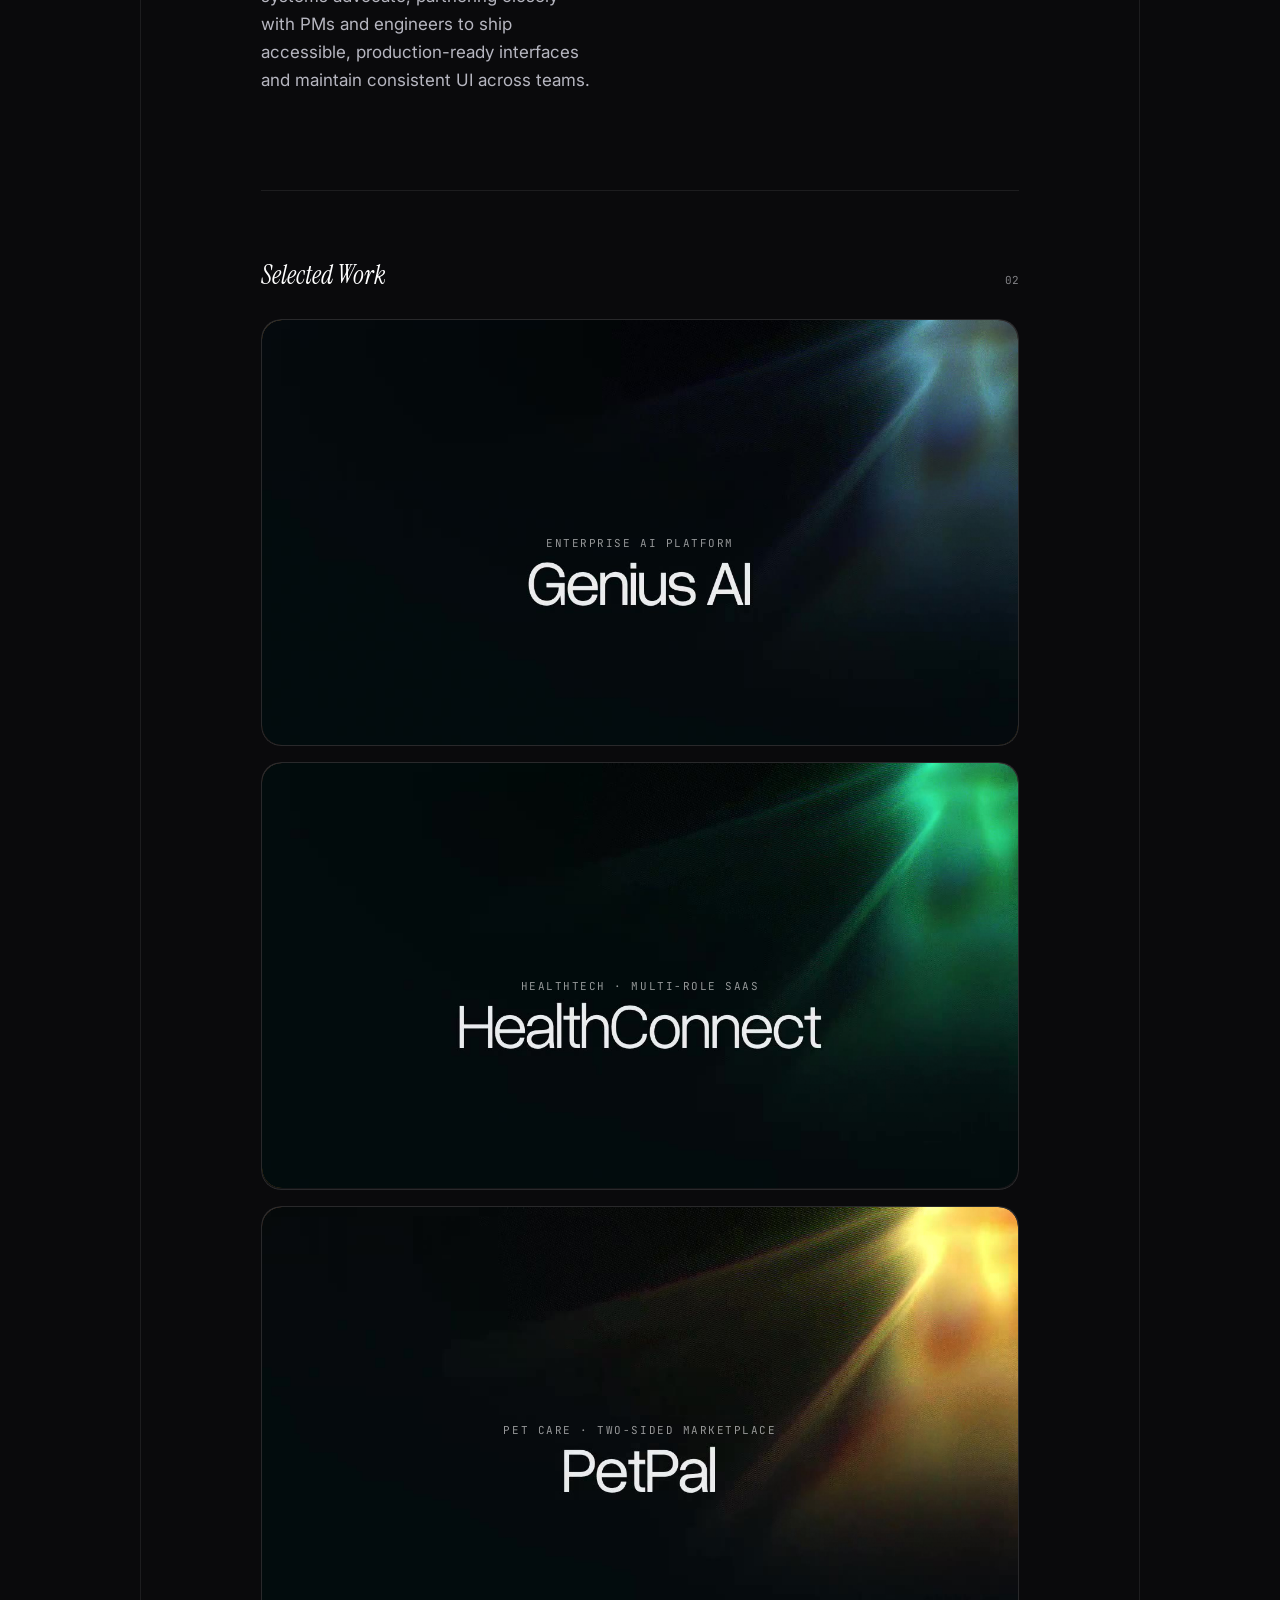
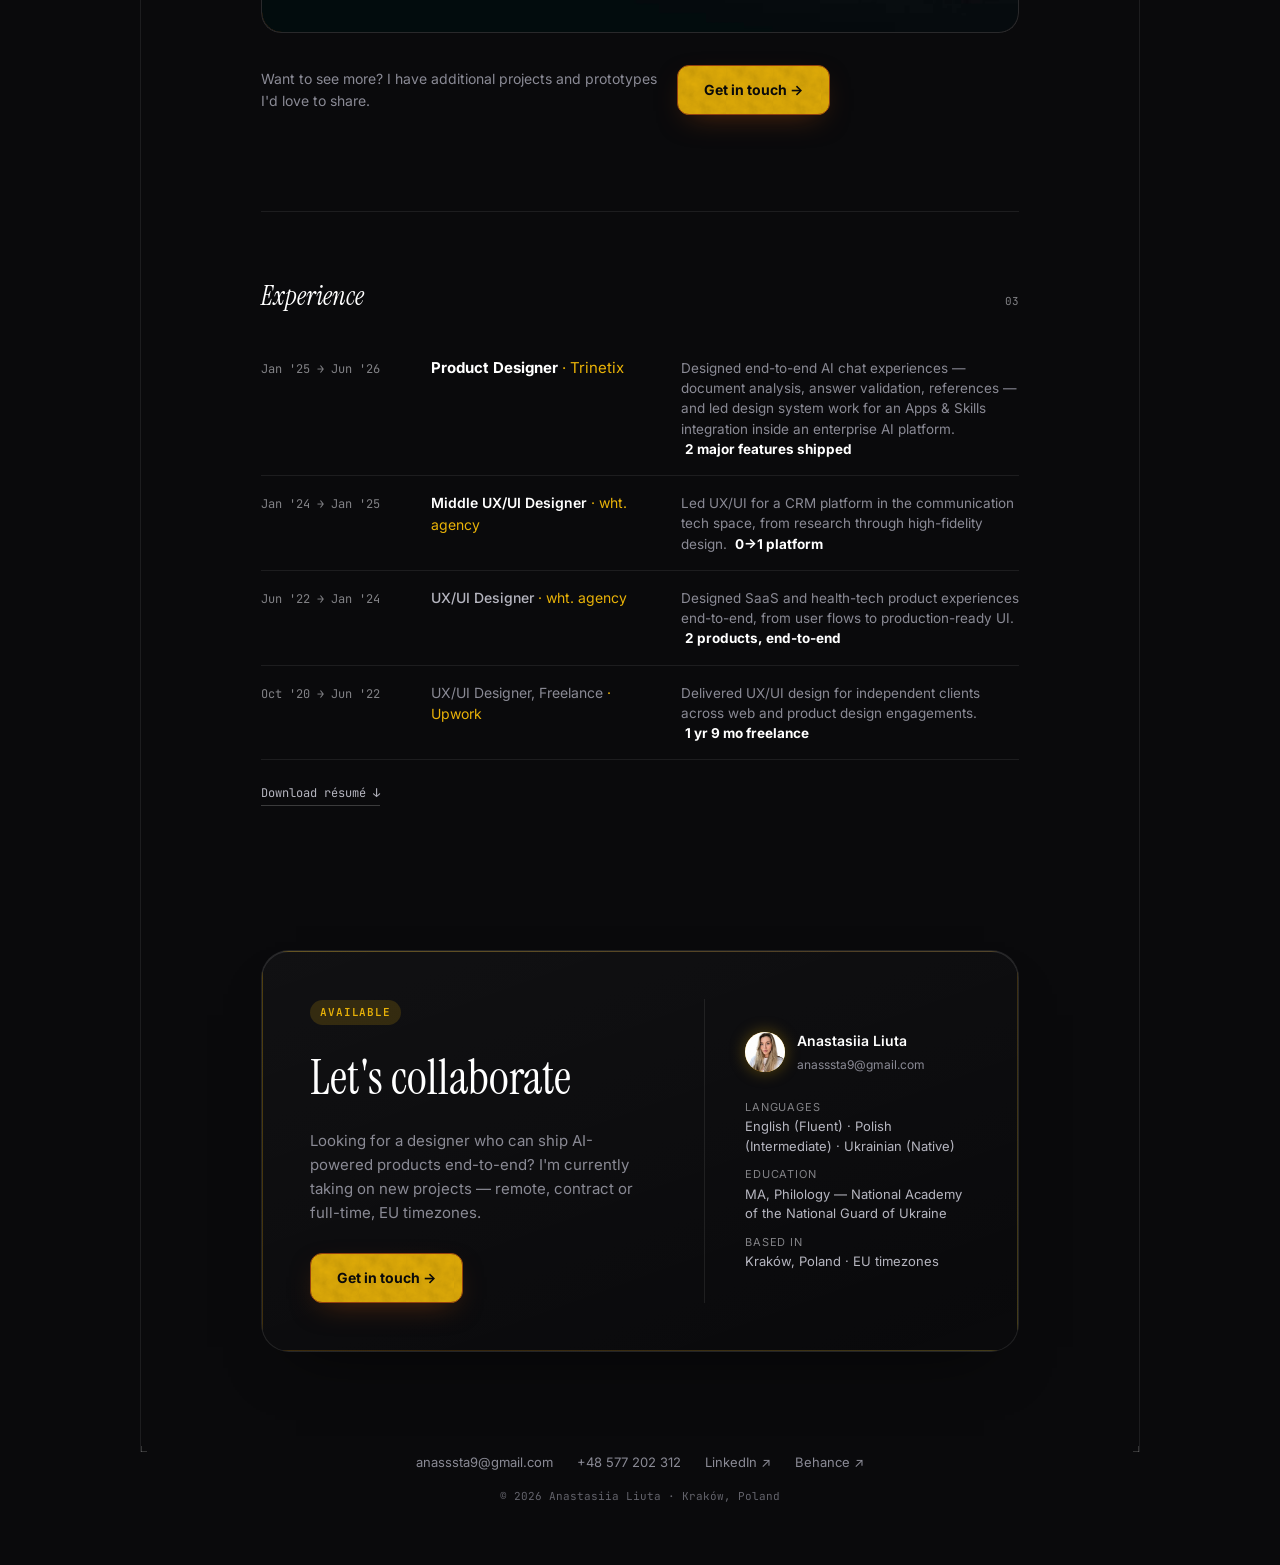
==== commit c3e12574: "Hero: remove the marble background image Co-Authored-By: Claude Opus 5.5 <noreply@anthropic.com>" ====
--- a/index.html
+++ b/index.html
@@ -36,8 +36,6 @@
 
   <!-- HERO — oversized name with the portrait set into the second line -->
   <header class="hero">
-    <div class="hero__bg" aria-hidden="true"></div>
-    <div class="hero__grid" aria-hidden="true"></div>
 
     <div class="hero__top">
       <span class="hero__meta">Product Designer · AI-driven</span>
--- a/style.css
+++ b/style.css
@@ -66,8 +66,8 @@
 /* Faint dot-pattern texture for the light sections (About, Selected Work,
    Experience, Contact) — fixed so it doesn't repaint on scroll. Opaque
    card/tile backgrounds naturally occlude it where they sit, so it only
-   reads in the open background areas. The dark hero paints its own
-   opaque background over this, so it never shows through there. */
+   reads in the open background areas, the hero included (it has no
+   background image of its own). */
 body::before {
   content: '';
   position: fixed;
@@ -150,25 +150,6 @@
   justify-content: flex-end;
   padding: 0 var(--hero-pad) 96px;
   --hero-pad: clamp(16px, 3vw, 48px);
-}
-
-/* Full-bleed background layers. The marble photo stays, dimmed so the
-   oversized white type sits on it cleanly. */
-.hero__bg {
-  position: absolute;
-  inset: 0;
-  z-index: -1;
-  background:
-    linear-gradient(180deg, rgba(10, 10, 12, 0.55) 0%, rgba(10, 10, 12, 0.35) 40%, rgba(10, 10, 12, 0.85) 82%, var(--bg) 100%),
-    radial-gradient(ellipse 60% 50% at 70% 60%, rgba(234, 179, 8, 0.14) 0%, transparent 70%);
-}
-
-.hero__grid {
-  position: absolute;
-  inset: 0;
-  z-index: -2;
-  pointer-events: none;
-  background: url("assets/hero-marble.jpg?v=10") center / cover no-repeat, var(--bg);
 }
 
 .hero__meta {
@@ -234,7 +215,7 @@
   border-radius: 0.06em;
   overflow: hidden;
   border: 1px solid var(--panel-border);
-  box-shadow: var(--tile-shadow), 0 0 60px rgba(234, 179, 8, 0.16);
+  box-shadow: var(--tile-shadow);
 }
 
 .hero__photo img {
@@ -245,7 +226,7 @@
   display: block;
 }
 
-/* Italic serif accent in the brand amber — two short lines so it
+/* Italic serif accent — two short lines so it
    stays the height of the caps beside it. */
 .hero__accent {
   font-family: var(--font-display);
@@ -255,7 +236,7 @@
   font-size: 0.4em;
   line-height: 0.95;
   letter-spacing: -0.01em;
-  color: var(--accent);
+  color: var(--ink);
   margin-bottom: 0.12em;
 }
 
@@ -296,7 +277,7 @@
   animation: marquee 40s linear infinite;
 }
 
-.marquee__dot { color: var(--accent); }
+.marquee__dot { color: var(--ink-faint); }
 
 @keyframes marquee {
   from { transform: translateX(0); }
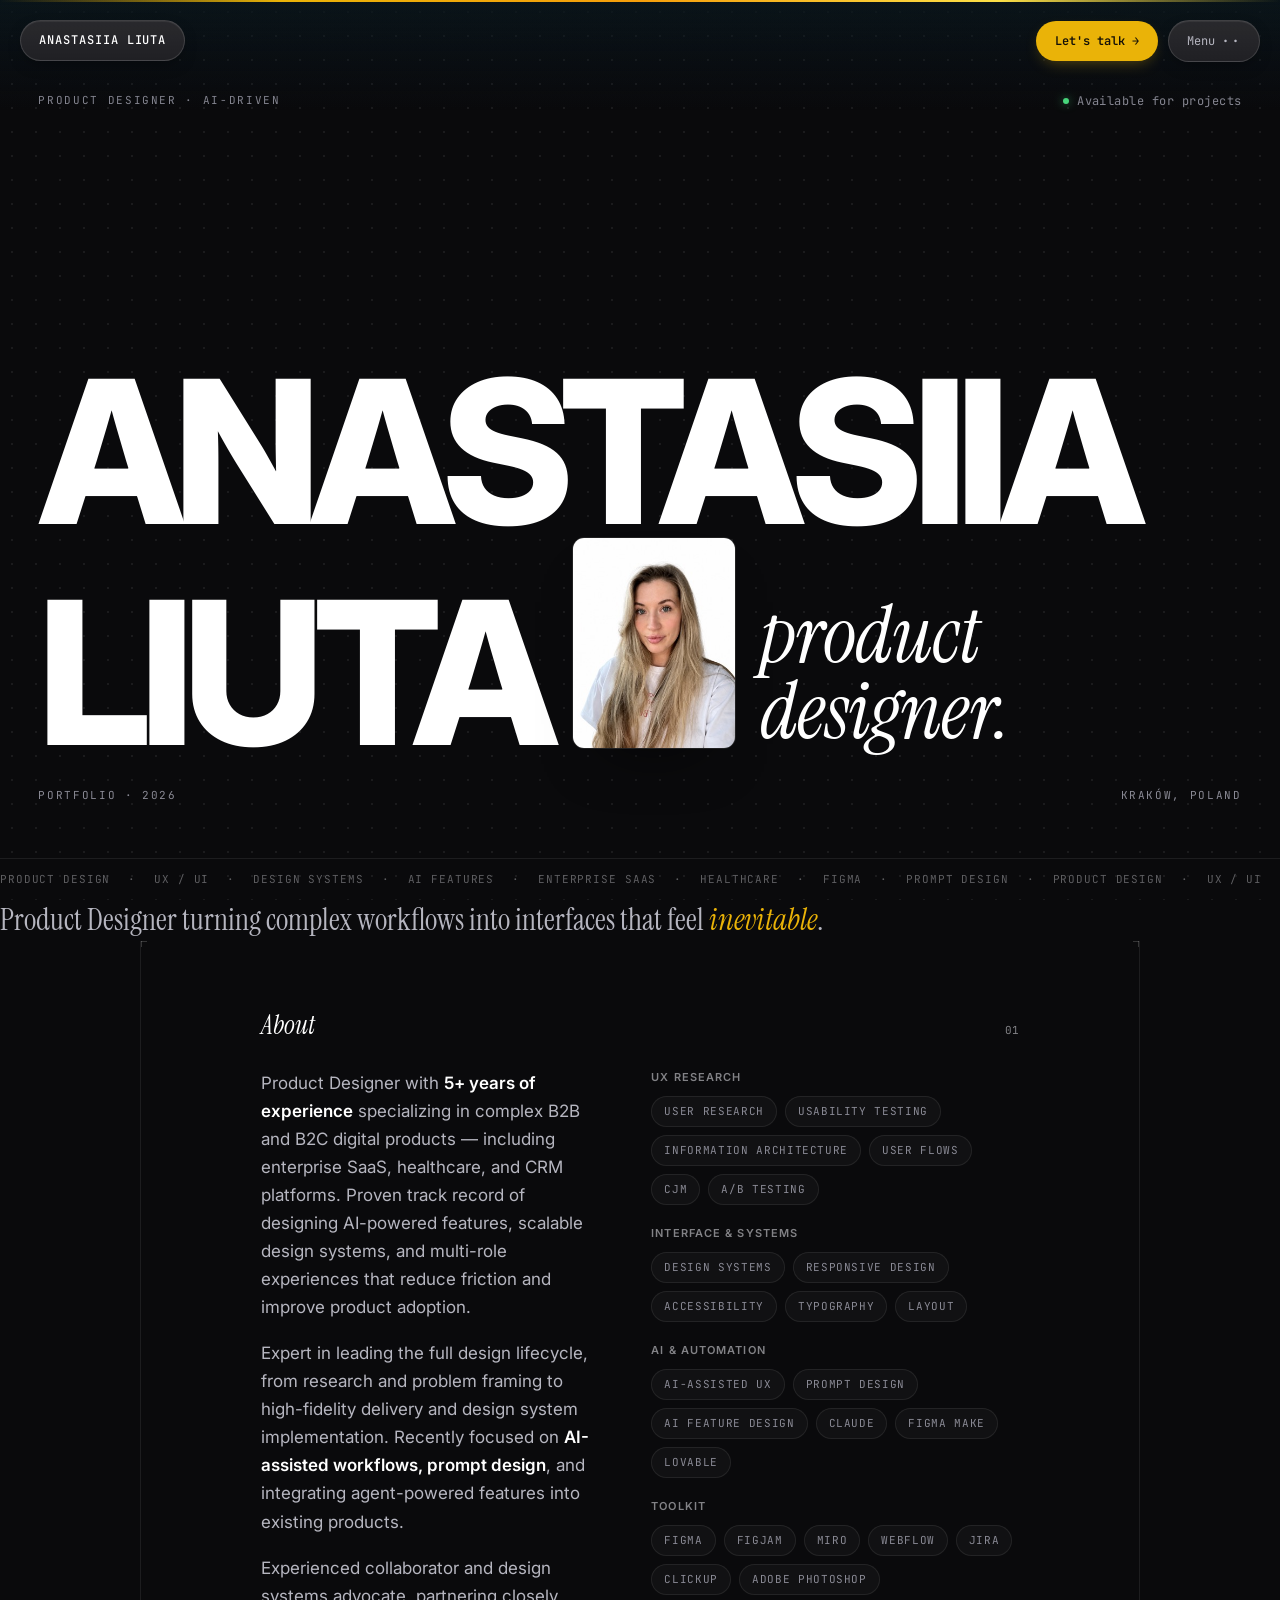
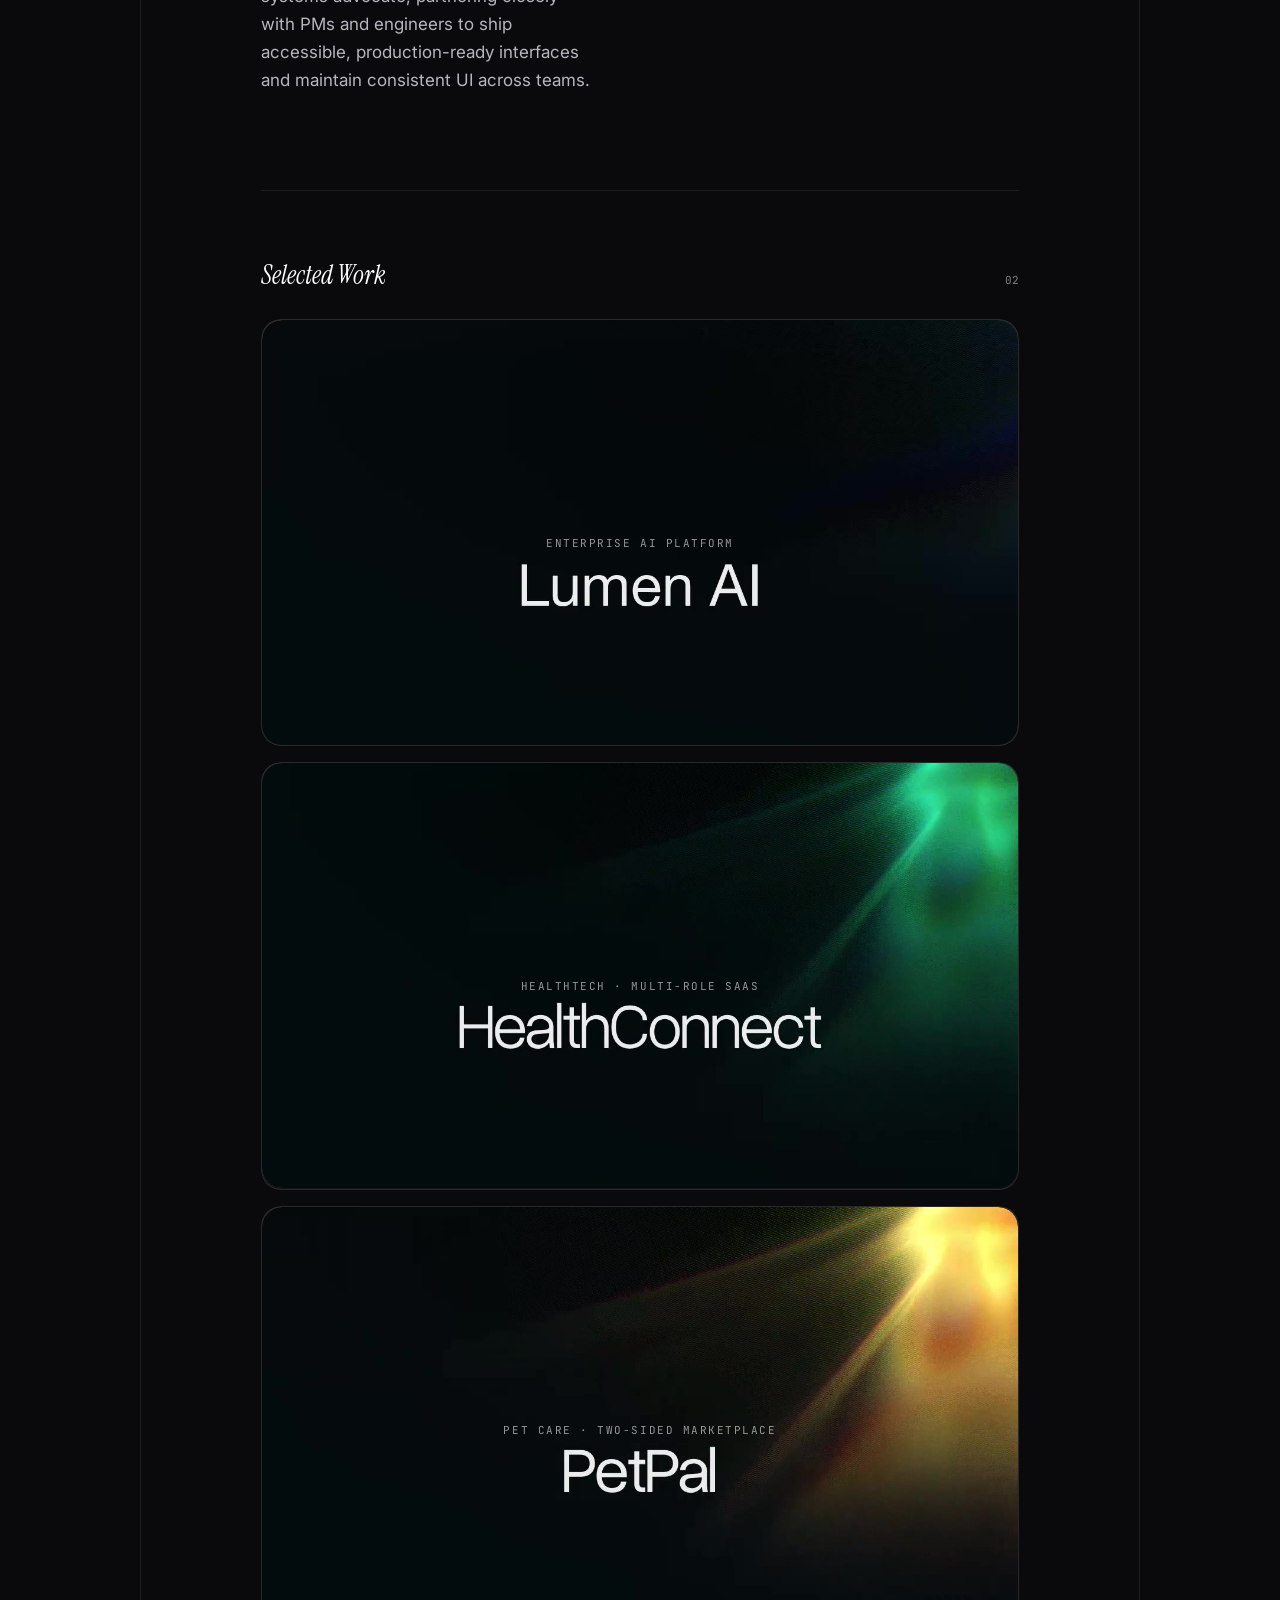
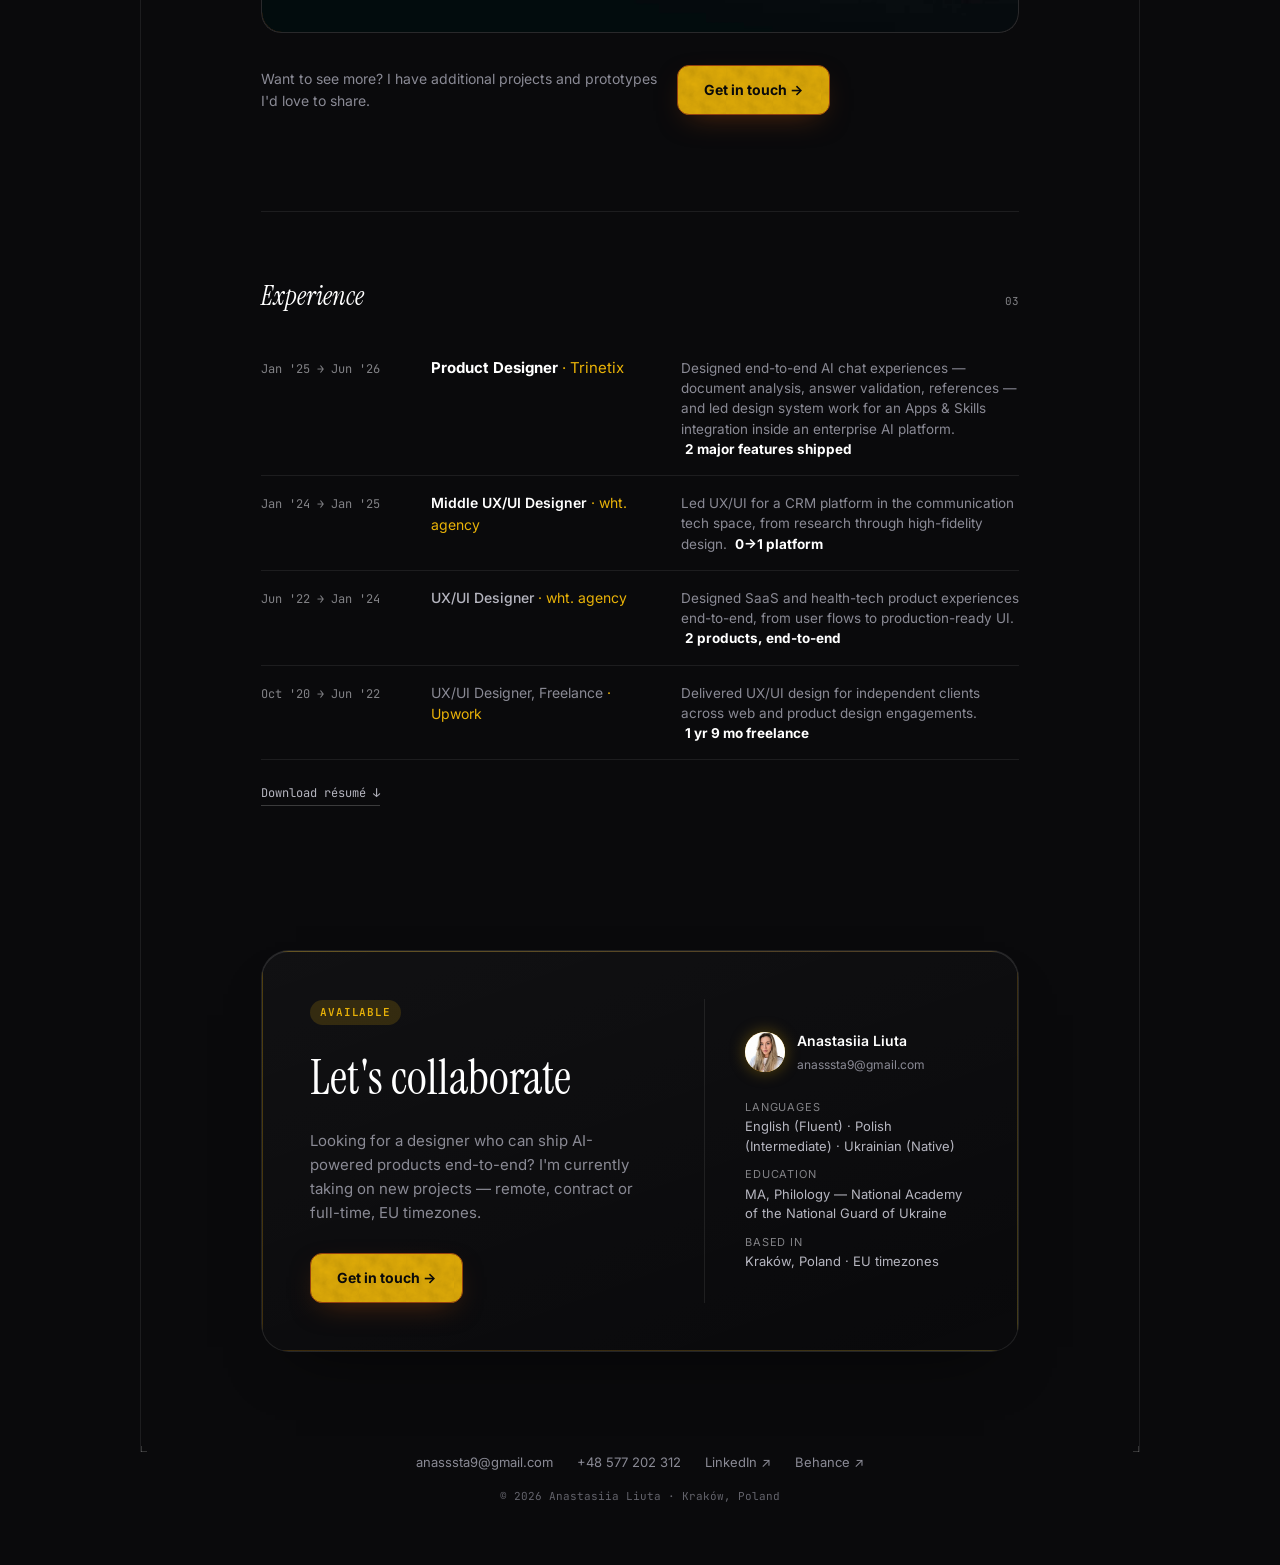
==== commit 06b3e420: "Rename Genius AI to Lumen AI and give its case a light theme Adds a per-page .theme-light token set;" ====
--- a/index.html
+++ b/index.html
@@ -163,8 +163,8 @@
       <div class="work-grid work-grid--pair">
         <a href="ai-agent.html" class="case-card case-card--featured">
           <div class="case-card__art case-card__art--1">
-            <video class="case-card__cover case-card__video" autoplay muted loop playsinline preload="metadata" poster="assets/ai-agent-cover-poster.jpg" aria-hidden="true">
-              <source src="assets/ai-agent-cover.mp4" type="video/mp4" />
+            <video class="case-card__cover case-card__video" autoplay muted loop playsinline preload="metadata" poster="assets/lumen-ai-cover-poster.jpg" aria-hidden="true">
+              <source src="assets/lumen-ai-cover.mp4" type="video/mp4" />
             </video>
             <!-- The project name is baked into this video, so only the domain is live text -->
             <div class="case-card__label case-card__label--over-video" aria-hidden="true">
@@ -174,7 +174,7 @@
               <div class="case-card__tags">
                 <span>Enterprise AI</span><span>User Testing</span>
               </div>
-              <span class="case-card__overlay-title">Genius AI</span>
+              <span class="case-card__overlay-title">Lumen AI</span>
               <p class="case-card__overlay-desc">Internal AI platform — scheduled briefs, reusable Skills, role management, tested with real users.</p>
               <span class="case-card__badge">View case study →</span>
             </div>
--- a/style.css
+++ b/style.css
@@ -894,97 +894,6 @@
 /* ============================================
    CASE STUDY PAGES
    ============================================ */
-.case-hero {
-  position: relative;
-  overflow: hidden;
-  width: 100%;
-  color: var(--ink);
-}
-
-.case-hero__bg {
-  position: absolute;
-  inset: 0;
-  z-index: -1;
-}
-
-.case-hero__bg {
-  background:
-    linear-gradient(180deg, transparent 0%, transparent 55%, var(--bg) 92%),
-    radial-gradient(ellipse 65% 55% at 50% 40%, rgba(234, 179, 8, 0.28) 0%, transparent 70%),
-    url("assets/hero-marble.jpg?v=10") center / cover no-repeat,
-    var(--bg);
-}
-
-.case-hero__video {
-  position: absolute;
-  inset: 0;
-  z-index: -1;
-  width: 100%;
-  height: 100%;
-  object-fit: cover;
-}
-
-.case-hero__video-overlay {
-  position: absolute;
-  inset: 0;
-  z-index: -1;
-  background:
-    linear-gradient(180deg, rgba(10, 10, 12, 0.55) 0%, rgba(10, 10, 12, 0.7) 55%, var(--bg) 96%);
-}
-
-.case-hero__inner {
-  max-width: 1000px;
-  margin: 0 auto;
-  padding: 160px 24px 80px;
-}
-
-.case-back {
-  display: inline-flex;
-  align-items: center;
-  font-family: var(--font-mono);
-  font-size: 12px;
-  color: var(--ink-soft);
-  margin-bottom: 40px;
-  padding: 8px 16px;
-  background: linear-gradient(180deg, rgba(255, 255, 255, 0.06) 0%, rgba(255, 255, 255, 0.02) 100%), #1c1c20;
-  border: 1px solid rgba(255, 255, 255, 0.14);
-  border-radius: 100px;
-  box-shadow: 0 6px 16px -6px rgba(0, 0, 0, 0.5), inset 0 1px 0 0 rgba(255, 255, 255, 0.06);
-  transition: color 0.2s ease, border-color 0.2s ease, box-shadow 0.2s ease;
-}
-
-.case-back:hover {
-  color: var(--ink);
-  border-color: rgba(255, 255, 255, 0.24);
-  box-shadow: 0 8px 20px -6px rgba(0, 0, 0, 0.6), inset 0 1px 0 0 rgba(255, 255, 255, 0.08);
-}
-
-.case-hero__eyebrow {
-  display: block;
-  font-family: var(--font-mono);
-  font-size: 11px;
-  text-transform: uppercase;
-  letter-spacing: 0.12em;
-  color: var(--accent);
-  margin-bottom: 18px;
-}
-
-.case-hero__title {
-  font-family: var(--font-display);
-  font-weight: 400;
-  font-size: clamp(48px, 8vw, 96px);
-  line-height: 1;
-  letter-spacing: -0.02em;
-  margin-bottom: 24px;
-}
-
-.case-hero__tagline {
-  font-size: clamp(17px, 2vw, 20px);
-  line-height: 1.6;
-  color: var(--ink-soft);
-  max-width: 56ch;
-  margin-bottom: 32px;
-}
 
 .case-hero__actions { display: flex; flex-wrap: wrap; gap: 10px; }
 
@@ -1017,215 +926,6 @@
   border-color: rgba(255, 255, 255, 0.24);
 }
 
-/* Role / Timeline / Team / Scope */
-.case-meta {
-  display: grid;
-  grid-template-columns: repeat(4, 1fr);
-  gap: 24px;
-  padding: 32px 0 56px;
-  border-bottom: 1px solid var(--panel-divider);
-  margin-bottom: 56px;
-}
-
-.case-meta__item { display: flex; flex-direction: column; gap: 6px; }
-
-.case-meta__label {
-  font-family: var(--font-mono);
-  font-size: 11px;
-  text-transform: uppercase;
-  letter-spacing: 0.1em;
-  color: var(--ink-faint);
-}
-
-.case-meta__value { font-size: 14px; color: var(--ink); line-height: 1.4; }
-
-/* "What I did" — wrapping row of capability pills under the meta row */
-.case-tags {
-  display: flex;
-  flex-wrap: wrap;
-  gap: 8px;
-  margin: -32px 0 56px;
-}
-
-.case-tags li {
-  font-family: var(--font-mono);
-  font-size: 11.5px;
-  letter-spacing: 0.04em;
-  color: var(--ink-soft);
-  padding: 7px 12px;
-  border: 1px solid var(--panel-border);
-  border-radius: 100px;
-  background: rgba(255, 255, 255, 0.03);
-}
-
-/* Honest-sourcing aside: what a section is (and isn't) based on */
-.case-note {
-  margin-top: 24px;
-  padding: 14px 18px;
-  border-left: 2px solid var(--accent);
-  background: rgba(255, 255, 255, 0.03);
-  border-radius: 0 10px 10px 0;
-  font-size: 14px;
-  line-height: 1.6;
-  color: var(--ink-muted);
-  max-width: 72ch;
-}
-
-/* Generic case-study section */
-.case-section { padding: 0 0 72px; }
-
-.case-section__body { max-width: 72ch; }
-
-.case-section__body p {
-  font-size: 16px;
-  line-height: 1.7;
-  color: var(--ink-soft);
-  margin-bottom: 16px;
-}
-
-.case-section__body p:last-child { margin-bottom: 0; }
-.case-section__body strong { color: var(--ink); font-weight: 600; }
-
-.case-list { display: flex; flex-direction: column; gap: 10px; margin-top: 20px; }
-
-.case-list li {
-  font-size: 15px;
-  line-height: 1.6;
-  color: var(--ink-soft);
-  padding-left: 20px;
-  position: relative;
-}
-
-.case-list li::before {
-  content: '';
-  position: absolute;
-  left: 0;
-  top: 9px;
-  width: 5px;
-  height: 5px;
-  border-radius: 50%;
-  background: var(--accent);
-}
-
-/* Key screens grid */
-.case-screens {
-  display: grid;
-  grid-template-columns: repeat(3, 1fr);
-  gap: 16px;
-}
-
-.case-screen {
-  display: flex;
-  flex-direction: column;
-  background: var(--panel-bg);
-  border: 1px solid var(--panel-border);
-  border-radius: var(--r-lg);
-  overflow: hidden;
-  box-shadow: var(--tile-shadow), 0 1px 0 0 var(--panel-highlight) inset;
-  transition: transform 0.35s var(--ease-out), border-color 0.35s ease;
-}
-
-.case-screen:hover { transform: translateY(-3px); border-color: var(--panel-border-strong); }
-
-.case-screen__art {
-  position: relative;
-  aspect-ratio: 16 / 11;
-  display: flex;
-  align-items: center;
-  justify-content: center;
-  overflow: hidden;
-}
-
-.case-screen__art::after {
-  content: '';
-  position: absolute;
-  inset: 0;
-  background-image: url("data:image/svg+xml,%3Csvg viewBox='0 0 200 200' xmlns='http://www.w3.org/2000/svg'%3E%3Cfilter id='n'%3E%3CfeTurbulence type='fractalNoise' baseFrequency='0.9' numOctaves='2' stitchTiles='stitch'/%3E%3CfeColorMatrix values='0 0 0 0 0  0 0 0 0 0  0 0 0 0 0  0 0 0 0.3 0'/%3E%3C/filter%3E%3Crect width='100%25' height='100%25' filter='url(%23n)'/%3E%3C/svg%3E");
-  opacity: 0.25;
-  mix-blend-mode: overlay;
-}
-
-.case-screen__art--1 { background: radial-gradient(ellipse at 30% 20%, #a855f7, transparent 60%), radial-gradient(ellipse at 80% 80%, #e879a0, transparent 60%), linear-gradient(135deg, #4c1d95, #1e1033); }
-.case-screen__art--2 { background: radial-gradient(ellipse at 70% 30%, #f59e6b, transparent 60%), radial-gradient(ellipse at 20% 80%, #a855f7, transparent 60%), linear-gradient(135deg, #7c2d12, #1e1033); }
-.case-screen__art--3 { background: radial-gradient(ellipse at 50% 20%, #e879a0, transparent 60%), radial-gradient(ellipse at 20% 90%, #6d28d9, transparent 60%), linear-gradient(135deg, #831843, #1e1033); }
-.case-screen__art--4 { background: radial-gradient(ellipse at 30% 70%, #34d399, transparent 55%), radial-gradient(ellipse at 80% 20%, #a855f7, transparent 60%), linear-gradient(135deg, #064e3b, #1e1033); }
-.case-screen__art--5 { background: radial-gradient(ellipse at 50% 50%, #6b7280, transparent 65%), linear-gradient(135deg, #27272a, #18181b); }
-
-.case-screen__mark {
-  position: relative;
-  font-family: var(--font-mono);
-  font-size: 13px;
-  color: rgba(255, 255, 255, 0.5);
-  letter-spacing: 0.1em;
-}
-
-.case-screen__body { padding: 18px 18px 20px; flex: 1; display: flex; flex-direction: column; }
-
-.case-screen__tag {
-  font-family: var(--font-mono);
-  font-size: 11px;
-  text-transform: uppercase;
-  letter-spacing: 0.08em;
-  color: var(--accent);
-  margin-bottom: 8px;
-}
-
-.case-screen--edge .case-screen__tag { color: var(--ink-faint); }
-
-.case-screen__title { font-size: 15px; font-weight: 600; color: var(--ink); margin-bottom: 6px; }
-
-.case-screen__desc { font-size: 13px; line-height: 1.55; color: var(--ink-muted); }
-
-/* Key Screens — text legend + horizontal slider.
-   Captions are listed together up front; the screens themselves each
-   get an uninterrupted full-width slide, one at a time. */
-.case-screens-legend {
-  list-style: none;
-  margin: 0 0 40px;
-  padding: 0;
-  display: grid;
-  grid-template-columns: repeat(3, 1fr);
-  gap: 28px 32px;
-}
-
-.case-screens-legend li { border-top: 1px solid var(--panel-divider); padding-top: 16px; }
-
-
-.case-screens-legend__tag {
-  display: block;
-  font-family: var(--font-mono);
-  font-size: 11px;
-  text-transform: uppercase;
-  letter-spacing: 0.08em;
-  color: var(--accent);
-  margin-bottom: 8px;
-}
-
-.case-screens-legend__title { font-size: 16px; font-weight: 600; color: var(--ink); margin-bottom: 6px; }
-
-.case-screens-legend__desc { font-size: 13.5px; line-height: 1.6; color: var(--ink-muted); }
-
-@media (max-width: 640px) {
-  .case-screens-legend { grid-template-columns: 1fr; gap: 20px; }
-  .case-slider__nav { width: 36px; height: 36px; font-size: 18px; }
-}
-
-/* Reflection */
-.case-reflection { padding: 0 0 72px; }
-
-.case-reflection__quote {
-  font-family: var(--font-display);
-  font-style: italic;
-  font-size: clamp(22px, 3vw, 30px);
-  line-height: 1.45;
-  color: var(--ink);
-  max-width: 60ch;
-  border-left: 2px solid var(--accent);
-  padding-left: 28px;
-}
-
-.case-reflection__quote em { color: var(--accent); font-style: italic; }
-
 /* Closing nav */
 .case-nav-footer {
   display: flex;
@@ -1276,9 +976,6 @@
 
   .contact__inner { grid-template-columns: 1fr; padding: 36px; }
   .contact__meta { border-left: none; border-top: 1px solid var(--panel-divider); padding-left: 0; padding-top: 28px; }
-
-  .case-meta { grid-template-columns: repeat(2, 1fr); }
-  .case-screens { grid-template-columns: repeat(2, 1fr); }
 }
 
 @media (max-width: 640px) {
@@ -1294,166 +991,11 @@
 
   .bottom-links { padding: 0 20px 40px; }
   .bottom-links__row { gap: 16px; font-size: 12px; }
-
-  .case-hero__inner { padding: 120px 20px 56px; }
-  .case-meta { grid-template-columns: 1fr; gap: 18px; padding: 24px 0 40px; margin-bottom: 40px; }
-  .case-screens { grid-template-columns: 1fr; }
-  .case-reflection__quote { padding-left: 20px; }
   .case-nav-footer { flex-direction: column; align-items: flex-start; }
 }
 
 @media (max-width: 420px) {
   .section__label { font-size: 22px; }
-}
-
-/* ============================================
-   HORIZONTAL CASE SCROLL
-   Desktop only: the whole case body is a row of
-   full-viewport panels. JS redirects vertical wheel/
-   trackpad/keyboard input into horizontal motion —
-   there is no native scrollbar or CSS-only fallback,
-   .h-page relies on that script. Below the breakpoint
-   this block reverts everything to a plain vertical
-   stack — mobile gets its own normal-flow layout,
-   not a shrunk desktop one.
-   ============================================ */
-.h-page {
-  display: flex;
-  height: 100vh;
-  overflow: hidden;
-}
-
-.h-panel {
-  flex: 0 0 100vw;
-  width: 100vw;
-  height: 100vh;
-  display: flex;
-  align-items: center;
-  overflow-y: auto;
-  scrollbar-width: none;
-}
-
-.h-panel::-webkit-scrollbar { display: none; }
-
-.h-panel__inner {
-  max-width: 1000px;
-  width: 100%;
-  margin: 0 auto;
-  padding: 0 80px;
-}
-
-.h-panel--hero { padding: 0; }
-.h-panel--hero .case-hero { width: 100%; height: 100%; display: flex; align-items: center; }
-.h-panel--hero .case-hero__inner { padding: 90px 24px 0; }
-
-/* Showcase panel: a fixed-size pairing of screens (no width:100%,
-   flex:1, or 1fr/1fr auto-stretch anywhere in here) centered on a
-   black background with generous negative space, instead of a
-   screen stretched to fill the viewport. The section clips anything
-   that overflows it; nothing inside is forced to stretch to cause
-   that overflow in the first place. Sizing lives on the .showcase-
-   frame wrappers (flex: 0 0 auto + an explicit width cap) — the img
-   itself is just width: 100% of that already-fixed box, height auto,
-   object-fit: contain so it can never distort. */
-.h-panel--showcase { overflow: hidden; }
-
-.showcase-container {
-  max-width: 1440px;
-  width: 100%;
-  margin: 0 auto;
-}
-
-.showcase-row {
-  display: flex;
-  align-items: center;
-  justify-content: flex-start;
-  gap: 44px;
-  /* Nudges the whole pairing right of dead-center — small and fixed
-     so the primary (left) screen always stays fully on-screen. */
-  margin-left: 26px;
-}
-
-.showcase-frame { flex: 0 0 auto; }
-
-/* Fixed px, not vw-relative: solved against a 1440px desktop so the
-   secondary lands at ~72% of the primary's width and overflows the
-   right edge by ~10% of its own width (830 + 44 + 600 + 26 margin =
-   1500 against a 1440 viewport) — a vw-scaled size blows this ratio
-   up fast on any narrower viewport (verified: it reached 46% at the
-   same 1440px before this fix). */
-.showcase-frame--primary { width: 830px; }
-.showcase-frame--secondary { width: 600px; }
-
-.showcase-img {
-  display: block;
-  width: 100%;
-  height: auto;
-  max-height: 680px;
-  object-fit: contain;
-  border-radius: var(--r-lg);
-  border: 1px solid var(--panel-border);
-  box-shadow: var(--tile-shadow), 0 1px 0 0 var(--panel-highlight) inset;
-  background: var(--panel-bg);
-}
-
-.h-hint {
-  position: fixed;
-  left: 50%;
-  bottom: 28px;
-  transform: translateX(-50%);
-  z-index: 90;
-  font-family: var(--font-mono);
-  font-size: 11px;
-  letter-spacing: 0.06em;
-  color: var(--ink-faint);
-  display: flex;
-  align-items: center;
-  gap: 8px;
-  pointer-events: none;
-  opacity: 0;
-  animation: hHintIn 0.6s ease 1.2s forwards;
-}
-
-.h-hint__track {
-  position: relative;
-  width: 120px;
-  height: 2px;
-  background: var(--panel-divider);
-  border-radius: 2px;
-  overflow: hidden;
-}
-
-.h-hint__fill {
-  position: absolute;
-  inset: 0;
-  width: 22%;
-  background: var(--accent);
-  border-radius: 2px;
-}
-
-@keyframes hHintIn { to { opacity: 1; } }
-
-@media (max-width: 768px) {
-  .h-page { display: block; height: auto; overflow: visible; }
-
-  .h-panel {
-    display: block;
-    width: auto;
-    height: auto;
-    overflow: visible;
-  }
-
-  .h-panel__inner { padding: 0 16px; max-width: none; }
-
-  .h-panel--hero .case-hero { display: block; height: auto; }
-  .h-panel--hero .case-hero__inner { padding: 120px 20px 56px; }
-
-  .showcase-container { padding: 0 16px; }
-  .showcase-row { flex-direction: column; margin-left: 0; align-items: center; }
-  .showcase-frame--primary, .showcase-frame--secondary { width: min(90vw, 560px); }
-  .showcase-img { max-height: none; }
-
-  .h-hint { display: none; }
 }
 
 /* ============================================
@@ -1551,3 +1093,380 @@
 @media (prefers-reduced-motion: reduce) {
   * { animation-duration: 0.01ms !important; animation-iteration-count: 1 !important; transition-duration: 0.01ms !important; }
 }
+
+/* ============================================
+   CASE TEMPLATE
+   Every case page follows the same order: hero with
+   facts, Project Overview, Role & Contributions,
+   Research, one "Part" per product surface (a numbered
+   screen slider), Results, then a closing line.
+   Sections that did not happen on a project are left
+   out rather than padded.
+   ============================================ */
+.cs-wrap { max-width: 1200px; margin: 0 auto; padding: 0 32px; }
+
+.cs-eyebrow {
+  display: block;
+  font-family: var(--font-mono);
+  font-size: 11px;
+  text-transform: uppercase;
+  letter-spacing: 0.14em;
+  color: var(--accent);
+  margin-bottom: 14px;
+}
+
+.cs-h2 {
+  font-family: var(--font-display);
+  font-weight: 400;
+  font-size: clamp(36px, 4.6vw, 60px);
+  line-height: 1.02;
+  letter-spacing: -0.015em;
+  color: var(--ink);
+  margin-bottom: 22px;
+}
+
+.cs-lead { font-size: 16.5px; line-height: 1.7; color: var(--ink-soft); max-width: 62ch; }
+.cs-lead + .cs-lead { margin-top: 16px; }
+.cs-lead strong { color: var(--ink); font-weight: 600; }
+
+.cs-section { padding: 0 0 120px; }
+
+/* ---- Hero ---- */
+.cs-hero {
+  min-height: 100svh;
+  display: flex;
+  align-items: center;
+  padding: 120px 0 72px;
+  position: relative;
+  overflow: hidden;
+}
+
+.cs-hero__grid {
+  display: grid;
+  grid-template-columns: minmax(0, 1fr) minmax(0, 1.05fr);
+  align-items: center;
+  gap: 56px;
+  width: 100%;
+}
+
+.cs-hero__title {
+  font-family: var(--font-display);
+  font-weight: 400;
+  font-size: clamp(56px, 8vw, 112px);
+  line-height: 0.95;
+  letter-spacing: -0.02em;
+  margin-bottom: 22px;
+}
+
+.cs-hero__tagline { font-size: clamp(16px, 1.6vw, 19px); line-height: 1.6; color: var(--ink-soft); max-width: 46ch; margin-bottom: 36px; }
+
+.cs-facts { display: grid; grid-template-columns: repeat(3, minmax(0, 1fr)); margin-bottom: 32px; }
+.cs-facts > div { padding: 0 20px; border-left: 1px solid var(--panel-divider); }
+.cs-facts > div:first-child { padding-left: 0; border-left: 0; }
+.cs-facts dt {
+  font-family: var(--font-mono);
+  font-size: 10.5px;
+  text-transform: uppercase;
+  letter-spacing: 0.12em;
+  color: var(--ink-faint);
+  margin-bottom: 8px;
+}
+.cs-facts dd { font-size: 14.5px; line-height: 1.45; color: var(--ink); }
+
+.cs-hero__visual {
+  position: relative;
+  border-radius: var(--r-xl);
+  overflow: hidden;
+  border: 1px solid var(--panel-border);
+  box-shadow: var(--tile-shadow);
+  aspect-ratio: 16 / 10;
+  background: #111114;
+}
+.cs-hero__visual img, .cs-hero__visual video { width: 100%; height: 100%; object-fit: cover; display: block; }
+
+/* ---- Project Overview ---- */
+.cs-overview { display: grid; grid-template-columns: minmax(0, 0.9fr) minmax(0, 1.1fr); gap: 64px; align-items: center; }
+.cs-overview__media {
+  border-radius: var(--r-xl);
+  overflow: hidden;
+  border: 1px solid var(--panel-border);
+  box-shadow: var(--tile-shadow);
+}
+.cs-overview__media img { width: 100%; height: auto; display: block; }
+
+/* ---- Band: a rounded panel holding Role and Research ---- */
+.cs-band {
+  border: 1px solid var(--panel-border);
+  border-radius: 32px;
+  background: linear-gradient(180deg, rgba(255, 255, 255, 0.035), rgba(255, 255, 255, 0.012));
+  padding: clamp(28px, 5vw, 64px);
+}
+.cs-band__grid { display: grid; grid-template-columns: minmax(0, 0.85fr) minmax(0, 1.15fr); gap: 56px; align-items: start; }
+
+.cs-glass {
+  border: 1px solid var(--panel-border);
+  border-radius: var(--r-lg);
+  background: rgba(255, 255, 255, 0.04);
+  padding: 28px;
+}
+
+.cs-contrib { display: flex; flex-direction: column; gap: 16px; }
+.cs-contrib li { font-size: 15px; line-height: 1.65; color: var(--ink-soft); }
+.cs-contrib strong { color: var(--ink); font-weight: 600; }
+
+.cs-pills { display: flex; flex-wrap: wrap; gap: 10px; margin-top: 26px; }
+.cs-pills li {
+  font-size: 13.5px;
+  color: var(--ink-soft);
+  padding: 8px 15px;
+  border: 1px solid var(--panel-border-strong);
+  border-radius: 100px;
+}
+.cs-pills b { color: var(--ink); font-weight: 600; }
+
+.cs-deflist > div {
+  display: grid;
+  grid-template-columns: 170px minmax(0, 1fr);
+  gap: 24px;
+  padding: 20px 0;
+  border-bottom: 1px solid var(--panel-divider);
+}
+.cs-deflist > div:first-child { padding-top: 0; }
+.cs-deflist > div:last-child { border-bottom: 0; }
+.cs-deflist dt { font-size: 15px; font-weight: 600; color: var(--ink); }
+.cs-deflist dd { font-size: 15px; line-height: 1.65; color: var(--ink-soft); }
+
+.cs-sub { margin-top: 48px; padding-top: 40px; border-top: 1px solid var(--panel-divider); }
+
+/* Numbered cards: testing rounds, findings, decisions */
+.cs-cards { display: grid; grid-template-columns: repeat(auto-fit, minmax(240px, 1fr)); gap: 16px; }
+.cs-card { border: 1px solid var(--panel-border); border-radius: var(--r-lg); background: rgba(255, 255, 255, 0.04); padding: 24px; }
+.cs-card__head { display: flex; align-items: center; gap: 12px; margin-bottom: 12px; }
+.cs-card__head h3 { font-size: 16px; font-weight: 600; color: var(--ink); line-height: 1.3; }
+.cs-card p { font-size: 14.5px; line-height: 1.65; color: var(--ink-soft); }
+
+.cs-num {
+  flex: 0 0 auto;
+  display: inline-grid;
+  place-items: center;
+  width: 24px;
+  height: 24px;
+  border-radius: 50%;
+  background: var(--accent);
+  color: #111;
+  font-family: var(--font-mono);
+  font-size: 11.5px;
+  font-weight: 600;
+}
+
+.cs-note {
+  margin-top: 24px;
+  padding: 14px 18px;
+  border-left: 2px solid var(--accent);
+  background: rgba(255, 255, 255, 0.03);
+  border-radius: 0 10px 10px 0;
+  font-size: 14px;
+  line-height: 1.6;
+  color: var(--ink-muted);
+  max-width: 72ch;
+}
+
+/* ---- Part: one product surface, shown as a screen slider ---- */
+.cs-part__intro { max-width: 70ch; margin-bottom: 36px; }
+
+.cs-steps { display: flex; flex-wrap: wrap; align-items: center; gap: 8px 6px; margin-bottom: 28px; }
+.cs-steps li { display: flex; align-items: center; gap: 6px; }
+.cs-steps li + li::before { content: '→'; color: var(--ink-faint); font-size: 14px; }
+.cs-step {
+  display: inline-flex;
+  align-items: center;
+  gap: 9px;
+  padding: 7px 14px 7px 8px;
+  border: 1px solid var(--panel-border);
+  border-radius: 100px;
+  font-size: 14px;
+  color: var(--ink-muted);
+  transition: border-color 0.2s ease, color 0.2s ease, background 0.2s ease;
+}
+.cs-step .cs-num { background: rgba(255, 255, 255, 0.08); color: var(--ink-muted); transition: inherit; }
+.cs-step:hover { color: var(--ink); border-color: var(--panel-border-strong); }
+.cs-step.is-active { color: var(--ink); border-color: var(--accent); background: var(--accent-soft); }
+.cs-step.is-active .cs-num { background: var(--accent); color: #111; }
+
+.cs-bar { display: flex; align-items: center; gap: 20px; margin-bottom: 24px; }
+.cs-counter { font-family: var(--font-mono); font-size: 12px; color: var(--ink-faint); white-space: nowrap; min-width: 64px; }
+.cs-counter b { color: var(--ink); font-weight: 500; }
+.cs-progress { flex: 1; height: 3px; border-radius: 3px; background: rgba(255, 255, 255, 0.08); overflow: hidden; }
+.cs-progress span { display: block; height: 100%; width: 0; background: var(--accent); border-radius: inherit; transition: width 0.35s var(--ease-out); }
+.cs-arrows { display: flex; gap: 8px; }
+.cs-arrow {
+  width: 42px;
+  height: 42px;
+  border-radius: 12px;
+  border: 1px solid var(--panel-border);
+  background: rgba(255, 255, 255, 0.04);
+  color: var(--ink);
+  font-size: 16px;
+  display: grid;
+  place-items: center;
+  transition: background 0.2s ease, opacity 0.2s ease;
+}
+.cs-arrow:hover { background: rgba(255, 255, 255, 0.09); }
+.cs-arrow:disabled { opacity: 0.35; cursor: default; }
+.cs-arrow:focus-visible, .cs-step:focus-visible { outline: 2px solid var(--accent); outline-offset: 3px; }
+
+.cs-track {
+  --per: 2;
+  display: grid;
+  grid-auto-flow: column;
+  grid-auto-columns: calc((100% - (var(--per) - 1) * 20px) / var(--per));
+  gap: 20px;
+  overflow-x: auto;
+  scroll-snap-type: x mandatory;
+  scroll-behavior: smooth;
+  scrollbar-width: none;
+  padding-bottom: 4px;
+}
+.cs-track::-webkit-scrollbar { display: none; }
+.cs-track--one { --per: 1; }
+
+.cs-slide { scroll-snap-align: start; display: flex; flex-direction: column; gap: 18px; }
+.cs-shot {
+  border-radius: var(--r-lg);
+  overflow: hidden;
+  border: 1px solid var(--panel-border);
+  background: #111114;
+  aspect-ratio: 16 / 10;
+}
+.cs-shot img { width: 100%; height: 100%; object-fit: cover; object-position: top center; display: block; }
+.cs-shot--natural { aspect-ratio: auto; }
+.cs-shot--natural img { height: auto; }
+.cs-slide figcaption h3 { display: flex; align-items: center; gap: 10px; font-size: 16px; font-weight: 600; color: var(--ink); margin-bottom: 8px; }
+.cs-slide figcaption p { font-size: 14.5px; line-height: 1.6; color: var(--ink-soft); max-width: 60ch; }
+
+/* One large screen with its caption, for a part shown as a single view */
+.cs-feature { display: flex; flex-direction: column; gap: 18px; }
+.cs-feature figcaption h3 { display: flex; align-items: center; gap: 10px; font-size: 16px; font-weight: 600; color: var(--ink); margin-bottom: 8px; }
+.cs-feature figcaption p { font-size: 14.5px; line-height: 1.6; color: var(--ink-soft); max-width: 70ch; }
+
+/* ---- Results ---- */
+.cs-results__head { display: grid; grid-template-columns: minmax(0, 1fr) minmax(0, 1fr); gap: 40px; align-items: end; margin-bottom: 40px; }
+.cs-results__head .cs-h2 { margin-bottom: 0; }
+.cs-results__grid { display: grid; grid-template-columns: repeat(2, minmax(0, 1fr)); gap: 18px; }
+.cs-result {
+  position: relative;
+  overflow: hidden;
+  border: 1px solid var(--panel-border);
+  border-radius: 24px;
+  background: rgba(255, 255, 255, 0.04);
+  padding: 30px;
+}
+.cs-result__label {
+  font-family: var(--font-mono);
+  font-size: 11px;
+  text-transform: uppercase;
+  letter-spacing: 0.12em;
+  color: var(--ink-faint);
+  margin-bottom: 14px;
+}
+.cs-result__value {
+  font-family: var(--font-display);
+  font-size: clamp(34px, 4vw, 52px);
+  line-height: 1.05;
+  color: var(--ink);
+  margin-bottom: 14px;
+}
+.cs-result p:not([class]) { font-size: 14.5px; line-height: 1.65; color: var(--ink-soft); }
+
+.cs-quote {
+  font-family: var(--font-display);
+  font-style: italic;
+  font-size: clamp(22px, 2.6vw, 30px);
+  line-height: 1.45;
+  color: var(--ink);
+  max-width: 60ch;
+  border-left: 2px solid var(--accent);
+  padding-left: 28px;
+}
+
+.cs-quote em { color: var(--accent); }
+
+.cs-close { padding-bottom: 0; }
+.cs-close .case-nav-footer { margin-top: 72px; }
+
+@media (max-width: 960px) {
+  .cs-hero { min-height: 0; padding-top: 110px; }
+  .cs-hero__grid, .cs-overview, .cs-band__grid, .cs-results__head { grid-template-columns: 1fr; gap: 36px; }
+  .cs-track { --per: 1.15; }
+  .cs-section { padding-bottom: 88px; }
+}
+
+@media (max-width: 640px) {
+  .cs-wrap { padding: 0 16px; }
+  .cs-facts { grid-template-columns: 1fr; gap: 14px; }
+  .cs-facts > div { padding: 0; border-left: 0; }
+  .cs-deflist > div { grid-template-columns: 1fr; gap: 6px; }
+  .cs-results__grid { grid-template-columns: 1fr; }
+  .cs-band { border-radius: 24px; }
+  .cs-glass, .cs-result { padding: 22px; }
+  .cs-steps li + li::before { display: none; }
+  .cs-step { font-size: 13px; }
+  .cs-quote { padding-left: 20px; }
+}
+
+/* ============================================
+   LIGHT THEME (per page: <body class="theme-light">)
+   Redefines the tokens, then repaints the few
+   surfaces that use fixed white-on-dark tints.
+   The accent darkens to an amber that passes 4.5:1
+   as text on the light background; the Let's talk
+   pill keeps the bright brand amber.
+   ============================================ */
+.theme-light {
+  --bg: #f6f6f3;
+  --panel-bg: rgba(255, 255, 255, 0.9);
+  --panel-bg-soft: rgba(0, 0, 0, 0.02);
+  --panel-bg-hover: rgba(0, 0, 0, 0.04);
+  --panel-border: rgba(17, 17, 20, 0.1);
+  --panel-border-strong: rgba(17, 17, 20, 0.2);
+  --panel-divider: rgba(17, 17, 20, 0.09);
+  --panel-highlight: rgba(255, 255, 255, 0.8);
+  --tile-shadow: 0 24px 50px -30px rgba(20, 20, 30, 0.28);
+
+  --ink: #111114;
+  --ink-soft: #3f3f46;
+  --ink-muted: #5c5c66;
+  --ink-faint: #676770;
+
+  --accent: #a16207;
+  --accent-soft: rgba(202, 138, 4, 0.12);
+
+  color-scheme: light;
+}
+
+.theme-light::before { background-image: radial-gradient(circle, rgba(17, 17, 20, 0.07) 1px, transparent 1px); }
+.theme-light ::selection { background: rgba(234, 179, 8, 0.35); color: #111114; }
+
+.theme-light .case-pill {
+  background: rgba(255, 255, 255, 0.92);
+  border-color: var(--panel-border);
+  box-shadow: 0 6px 16px -8px rgba(20, 20, 30, 0.25);
+}
+.theme-light .case-pill:hover { border-color: var(--panel-border-strong); }
+.theme-light .case-pill--cta { background: #eab308; border-color: transparent; color: #141008; }
+.theme-light .case-menu__link:hover { background: rgba(17, 17, 20, 0.05); }
+
+.theme-light .cs-hero__visual { background: #030b0f; }
+.theme-light .cs-band { background: #ffffff; box-shadow: var(--tile-shadow); }
+.theme-light .cs-glass,
+.theme-light .cs-band .cs-card { background: var(--bg); }
+.theme-light .cs-card,
+.theme-light .cs-result { background: #ffffff; }
+.theme-light .cs-note { background: rgba(17, 17, 20, 0.035); }
+.theme-light .cs-shot { background: #ffffff; }
+.theme-light .cs-num { color: #ffffff; }
+.theme-light .cs-step .cs-num { background: rgba(17, 17, 20, 0.07); color: var(--ink-muted); }
+.theme-light .cs-step.is-active .cs-num { background: var(--accent); color: #ffffff; }
+.theme-light .cs-progress { background: rgba(17, 17, 20, 0.08); }
+.theme-light .cs-arrow { background: #ffffff; }
+.theme-light .cs-arrow:hover { background: rgba(17, 17, 20, 0.05); }
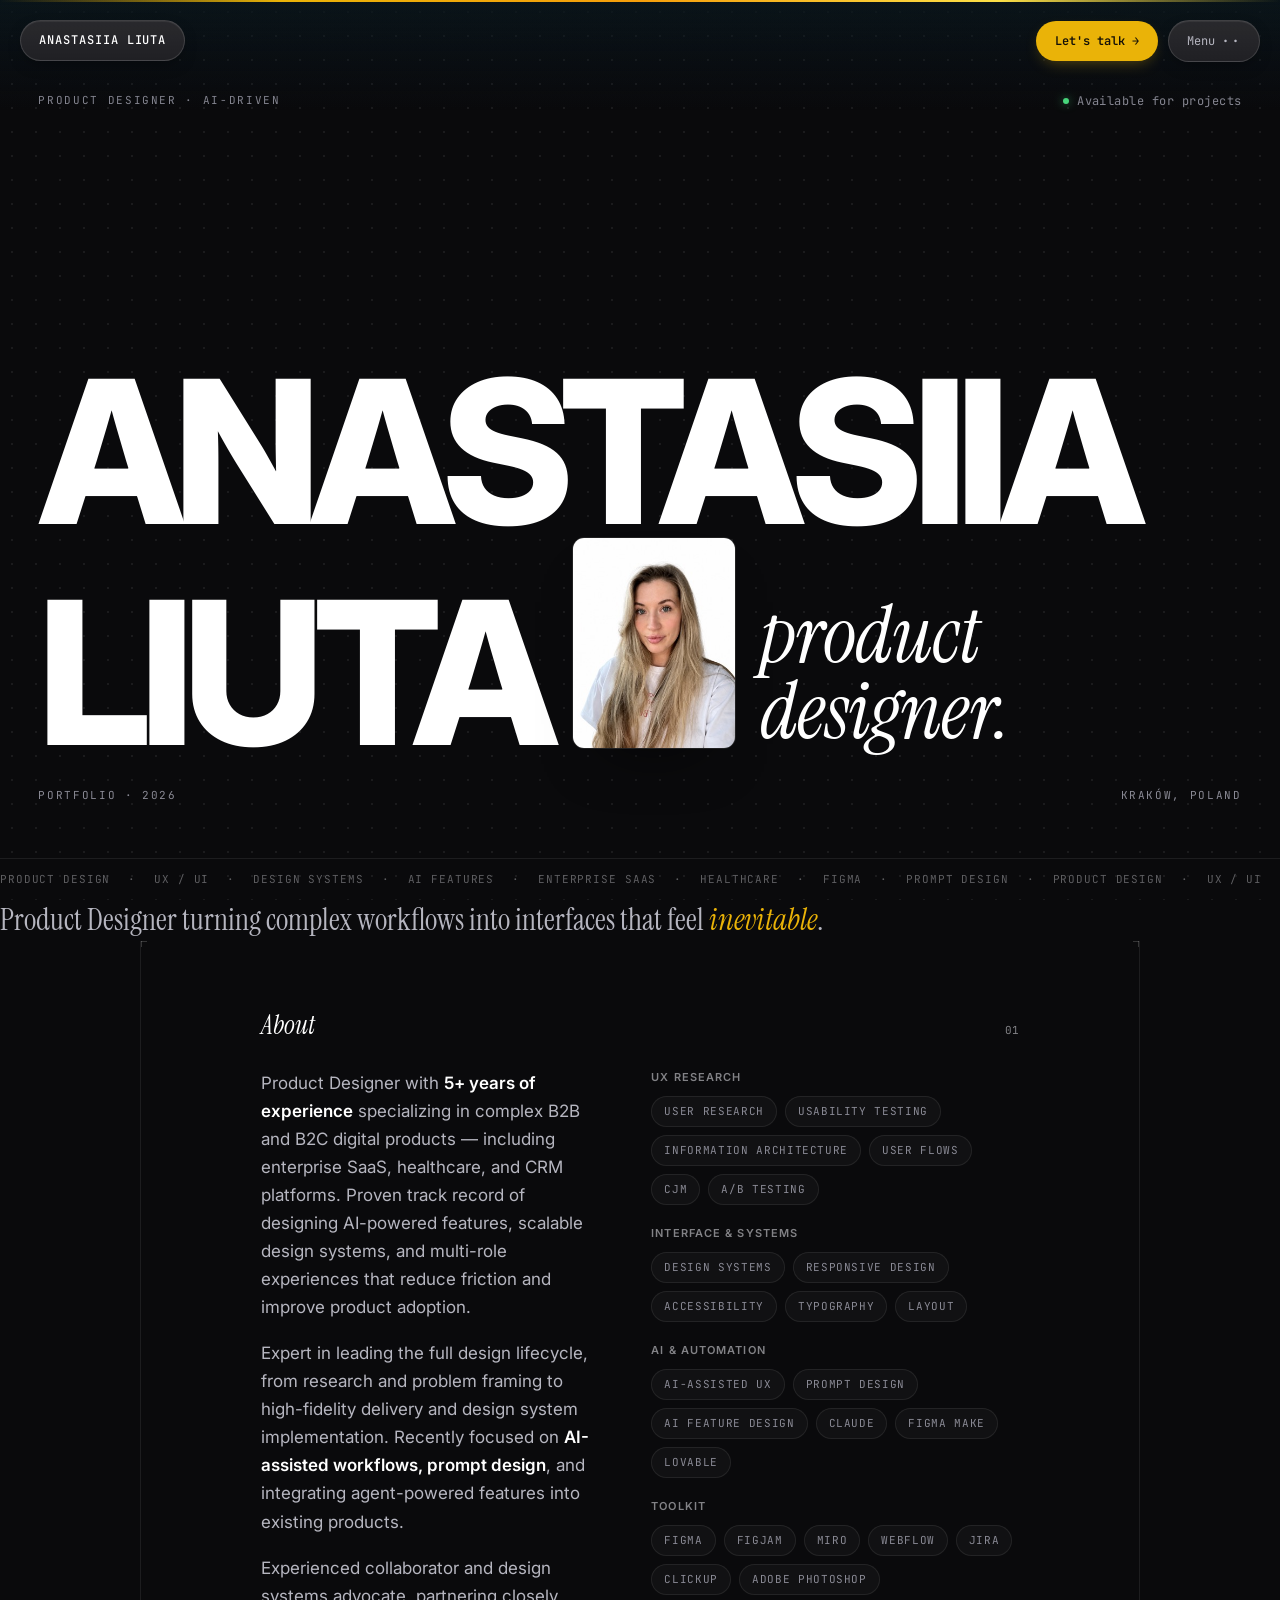
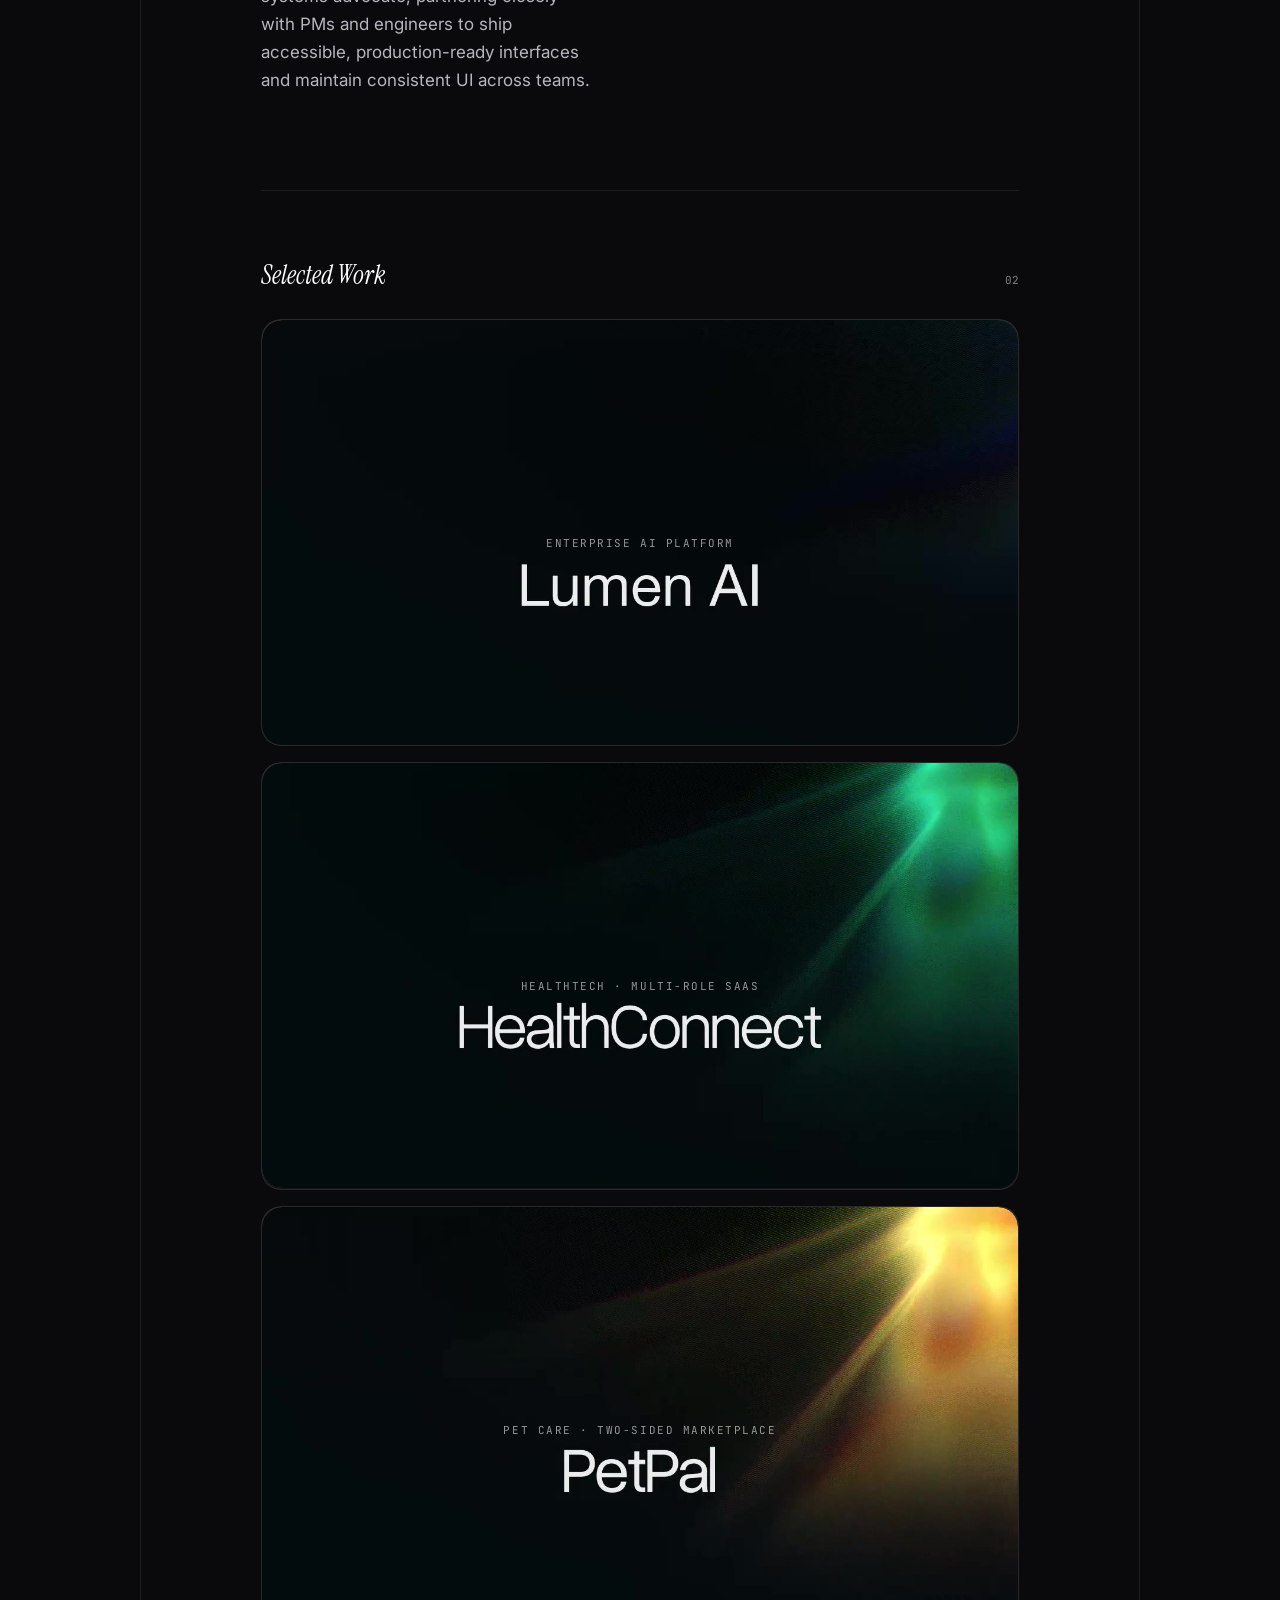
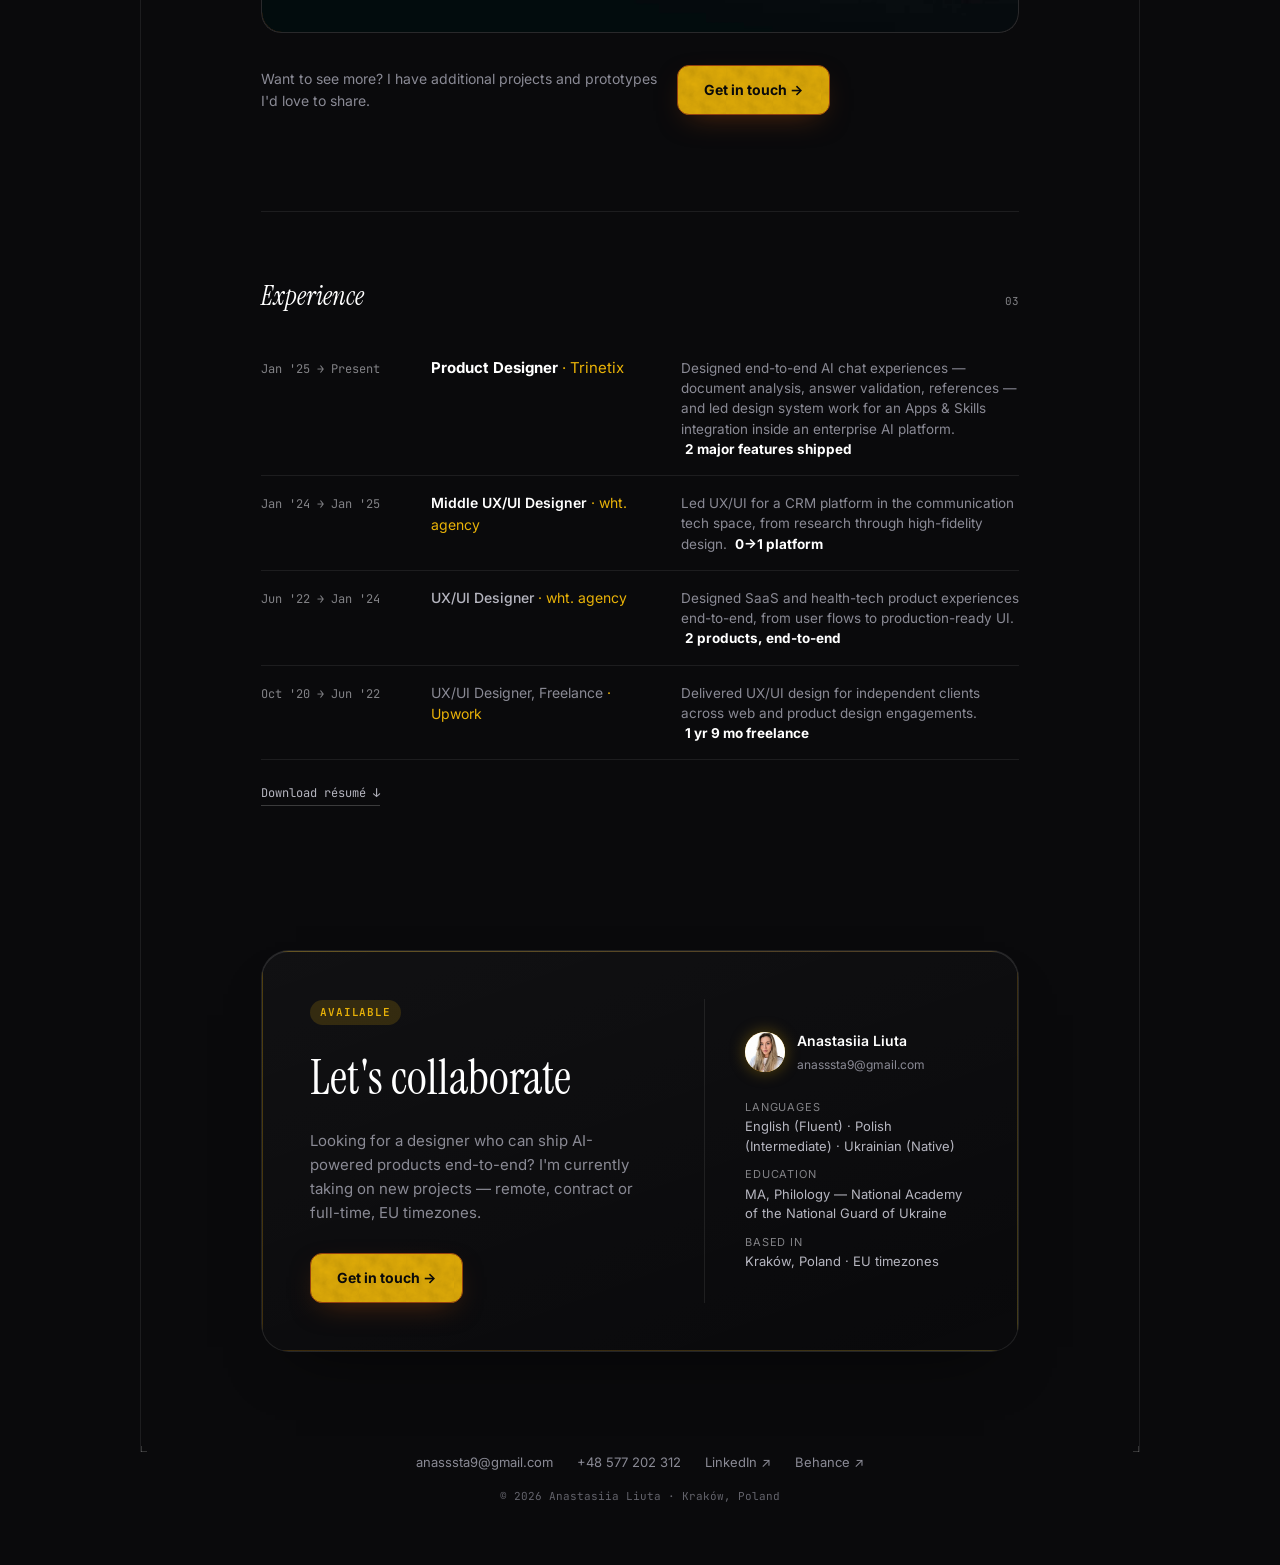
==== commit 9378e1dc: "Home: current role runs Jan '25 → Present Co-Authored-By: Claude Opus 5.5 <noreply@anthropic.com>" ====
--- a/index.html
+++ b/index.html
@@ -237,7 +237,7 @@
 
       <div class="experience-list">
         <div class="exp-row">
-          <span class="exp-row__date">Jan '25 → Jun '26</span>
+          <span class="exp-row__date">Jan '25 → Present</span>
           <span class="exp-row__role">Product Designer <em>· Trinetix</em></span>
           <span class="exp-row__impact">Designed end-to-end AI chat experiences — document analysis, answer validation, references — and led design system work for an Apps &amp; Skills integration inside an enterprise AI platform. <strong class="exp-row__metric">2 major features shipped</strong></span>
         </div>
--- a/style.css
+++ b/style.css
@@ -1332,7 +1332,7 @@
 
 .cs-slide { scroll-snap-align: start; display: flex; flex-direction: column; gap: 18px; }
 .cs-shot {
-  border-radius: var(--r-lg);
+  border-radius: 8px;
   overflow: hidden;
   border: 1px solid var(--panel-border);
   background: #111114;
@@ -1346,8 +1346,26 @@
 
 /* One large screen with its caption, for a part shown as a single view */
 .cs-feature { display: flex; flex-direction: column; gap: 18px; }
+.cs-feature + .cs-feature { margin-top: 56px; }
 .cs-feature figcaption h3 { display: flex; align-items: center; gap: 10px; font-size: 16px; font-weight: 600; color: var(--ink); margin-bottom: 8px; }
 .cs-feature figcaption p { font-size: 14.5px; line-height: 1.6; color: var(--ink-soft); max-width: 70ch; }
+
+/* Desktop and phone versions of one screen, side by side at the same scale
+   on a dark panel within the text grid, top-aligned, nothing cropped */
+.cs-trio {
+  display: grid;
+  grid-template-columns: 1440fr 390fr;
+  gap: clamp(12px, 2vw, 28px);
+  align-items: start;
+  padding: clamp(18px, 3vw, 40px);
+  background: #231c33;
+  border-radius: 16px;
+}
+.cs-trio__item { min-width: 0; }
+.cs-trio .cs-shot { border-color: rgba(255,255,255,.08); }
+.cs-feature__devices { margin-top: 10px; }
+.cs-feature__devices b { font-weight: 600; color: var(--ink); }
+
 
 /* ---- Results ---- */
 .cs-results__head { display: grid; grid-template-columns: minmax(0, 1fr) minmax(0, 1fr); gap: 40px; align-items: end; margin-bottom: 40px; }
@@ -1456,7 +1474,7 @@
 .theme-light .case-pill--cta { background: #eab308; border-color: transparent; color: #141008; }
 .theme-light .case-menu__link:hover { background: rgba(17, 17, 20, 0.05); }
 
-.theme-light .cs-hero__visual { background: #030b0f; }
+.theme-light .cs-hero__visual:not(.cs-hx) { background: #030b0f; }
 .theme-light .cs-band { background: #ffffff; box-shadow: var(--tile-shadow); }
 .theme-light .cs-glass,
 .theme-light .cs-band .cs-card { background: var(--bg); }
@@ -1470,3 +1488,392 @@
 .theme-light .cs-progress { background: rgba(17, 17, 20, 0.08); }
 .theme-light .cs-arrow { background: #ffffff; }
 .theme-light .cs-arrow:hover { background: rgba(17, 17, 20, 0.05); }
+
+@media (max-width: 720px) {
+  .cs-trio { grid-template-columns: 1fr; }
+  .cs-trio__item--phone { width: 62%; justify-self: center; }
+}
+
+/* ---- Identity: logo, colour and type for a case's product ---- */
+.cs-id__grid {
+  display: grid;
+  grid-template-columns: minmax(0, 2fr) minmax(0, 1fr);
+  grid-template-rows: repeat(3, minmax(0, 1fr));
+  gap: 16px;
+}
+.cs-id__stage {
+  position: relative;
+  grid-row: 1 / -1;
+  min-height: 460px;
+  display: grid;
+  place-items: center;
+  border-radius: 16px;
+  overflow: hidden;
+  background:
+    radial-gradient(60% 70% at 50% 50%, rgba(151, 71, 255, 0.28), transparent 70%),
+    #231c33;
+}
+.cs-id__lockup { display: flex; align-items: center; gap: clamp(16px, 2.4vw, 28px); }
+.cs-id__word {
+  font-family: 'Open Sans', var(--font-sans, sans-serif);
+  font-weight: 600;
+  font-size: clamp(34px, 5vw, 64px);
+  letter-spacing: -0.02em;
+  color: #fff;
+}
+.cs-id__card {
+  position: relative;
+  display: grid;
+  place-items: center;
+  min-height: 140px;
+  border-radius: 16px;
+  border: 1px solid var(--panel-border);
+  background: #fff;
+}
+.cs-id__card--light { --lm-tile: #6E598E; --lm-fg: #fff; background: #F5F2FA; }
+.cs-id__card--mono { --lm-tile: #1C1B1F; --lm-fg: #fff; }
+.cs-id__card--sizes { --lm-tile: #6E598E; --lm-fg: #fff; }
+.cs-id__mark { width: 76px; height: 76px; }
+.cs-id__sizes { display: flex; align-items: flex-end; gap: 18px; }
+.cs-id__s64 { width: 64px; height: 64px; }
+.cs-id__s40 { width: 40px; height: 40px; }
+.cs-id__s28 { width: 28px; height: 28px; }
+.cs-id__s16 { width: 16px; height: 16px; }
+.cs-id__tag {
+  position: absolute;
+  left: 16px;
+  bottom: 14px;
+  font-family: var(--font-mono);
+  font-size: 11px;
+  letter-spacing: 0.08em;
+  text-transform: uppercase;
+  color: var(--ink-faint);
+}
+.cs-id__stage .cs-id__tag { color: rgba(255, 255, 255, 0.55); left: 20px; bottom: 18px; }
+
+.cs-id__row { display: grid; grid-template-columns: minmax(0, 2fr) minmax(0, 1fr); gap: 16px; margin-top: 16px; }
+.cs-id__palette {
+  list-style: none;
+  display: grid;
+  grid-template-columns: repeat(3, minmax(0, 1fr));
+  gap: 10px;
+  padding: 16px;
+  border-radius: 16px;
+  border: 1px solid var(--panel-border);
+  background: #fff;
+}
+.cs-id__palette li { display: grid; grid-template-columns: 40px 1fr; column-gap: 12px; align-items: center; }
+.cs-id__chip { grid-row: span 3; width: 40px; height: 40px; border-radius: 10px; background: var(--c); box-shadow: inset 0 0 0 1px rgba(17, 17, 20, 0.08); }
+.cs-id__palette b { font-size: 14px; font-weight: 600; color: var(--ink); }
+.cs-id__palette code { font-family: var(--font-mono); font-size: 12px; color: var(--ink-muted); }
+.cs-id__palette small { font-size: 12px; color: var(--ink-faint); }
+.cs-id__type {
+  display: flex;
+  align-items: center;
+  gap: 18px;
+  padding: 20px;
+  border-radius: 16px;
+  border: 1px solid var(--panel-border);
+  background: #fff;
+}
+.cs-id__aa { font-family: 'Open Sans', sans-serif; font-weight: 600; font-size: 64px; line-height: 1; color: #55456E; }
+.cs-id__type b { font-family: 'Open Sans', sans-serif; font-size: 16px; font-weight: 600; color: var(--ink); }
+.cs-id__type p { margin-top: 6px; font-size: 13.5px; line-height: 1.55; color: var(--ink-soft); }
+
+/* Animated logo: static by default; blades unfold and the wheel turns
+   once the section scrolls in, unless the visitor prefers less motion */
+.lm-anim { width: clamp(96px, 14vw, 168px); height: auto; overflow: visible; }
+.lm-tile { fill: #6E598E; }
+.lm-blade, .lm-dot { fill: #fff; stroke: #fff; }
+.lm-star { fill: #6E598E; }
+.lm-wheel, .lm-blade, .lm-star { transform-box: view-box; transform-origin: 16px 16px; }
+@media (prefers-reduced-motion: no-preference) {
+  .has-reveal .cs-id .lm-blade { opacity: 0; transform: rotate(-120deg) scale(0.2); }
+  .has-reveal .cs-id .lm-star { opacity: 0; transform: scale(0); }
+  .has-reveal .cs-id.is-visible .lm-blade {
+    animation: lm-unfold 0.9s cubic-bezier(0.2, 0.8, 0.2, 1) forwards;
+    animation-delay: calc(0.25s + var(--i) * 0.08s);
+  }
+  .has-reveal .cs-id.is-visible .lm-star { animation: lm-star 0.6s 1.05s cubic-bezier(0.3, 1.6, 0.5, 1) forwards, lm-twinkle 3.2s 1.8s ease-in-out infinite; }
+  .has-reveal .cs-id.is-visible .lm-wheel { animation: lm-spin 26s 1.4s linear infinite; }
+}
+@keyframes lm-unfold { to { opacity: 1; transform: rotate(0) scale(1); } }
+@keyframes lm-star { to { opacity: 1; transform: scale(1); } }
+@keyframes lm-twinkle { 0%, 100% { transform: scale(1) rotate(0); } 50% { transform: scale(1.25) rotate(26deg); } }
+@keyframes lm-spin { to { transform: rotate(360deg); } }
+
+@media (max-width: 860px) {
+  .cs-id__grid { grid-template-columns: 1fr 1fr; grid-template-rows: auto; }
+  .cs-id__stage { grid-column: 1 / -1; grid-row: auto; min-height: 300px; }
+  .cs-id__card--sizes { grid-column: 1 / -1; }
+  .cs-id__row { grid-template-columns: 1fr; }
+}
+@media (max-width: 520px) {
+  .cs-id__palette { grid-template-columns: repeat(2, minmax(0, 1fr)); }
+  .cs-id__lockup { flex-direction: column; }
+}
+
+/* ---- Overview showcase: real screens cycling on desktop and phone ---- */
+.cs-show {
+  position: relative;
+  aspect-ratio: 4 / 3;
+  border: 0;
+  border-radius: 16px;
+  background:
+    radial-gradient(70% 60% at 40% 45%, rgba(151, 71, 255, 0.3), transparent 70%),
+    #231c33;
+}
+.cs-show__desk, .cs-show__phone {
+  position: absolute;
+  overflow: hidden;
+  background: #fff;
+  box-shadow: 0 30px 60px -24px rgba(0, 0, 0, 0.6);
+}
+.cs-show__desk { left: 5%; top: 11%; width: 80%; aspect-ratio: 1440 / 819; border-radius: 8px; container-type: inline-size; }
+.cs-show__desk .cs-show__slide { top: 1.875cqw; }
+.cs-show__phone { right: 4%; bottom: 7%; width: 24%; aspect-ratio: 390 / 844; border-radius: 8px; outline: 3px solid #120d1b; }
+.cs-show__slide { position: absolute; top: 0; left: 0; width: 100%; height: auto; opacity: 0; will-change: opacity; }
+.cs-show__slide[style*="--n:0"] { opacity: 1; }
+.cs-show__labels { position: absolute; left: 6%; bottom: 6%; height: 26px; }
+.cs-show__label {
+  position: absolute;
+  left: 0;
+  bottom: 0;
+  white-space: nowrap;
+  padding: 5px 11px;
+  border-radius: 999px;
+  font-family: var(--font-mono);
+  font-size: 11px;
+  letter-spacing: 0.06em;
+  text-transform: uppercase;
+  color: #fff;
+  background: rgba(255, 255, 255, 0.12);
+  backdrop-filter: blur(6px);
+  opacity: 0;
+}
+.cs-show__label[style*="--n:0"] { opacity: 1; }
+@media (prefers-reduced-motion: no-preference) {
+  .cs-show__slide, .cs-show__label { opacity: 0; animation: cs-show 12s ease-in-out infinite; animation-delay: calc(var(--n) * 4s); }
+  .cs-show__slide[style*="--n:0"], .cs-show__label[style*="--n:0"] { opacity: 0; }
+  .cs-show__phone .cs-show__slide { animation-delay: calc(var(--n) * 4s + 0.3s); }
+}
+@keyframes cs-show {
+  0% { opacity: 0; }
+  6% { opacity: 1; }
+  33% { opacity: 1; }
+  39% { opacity: 0; }
+  100% { opacity: 0; }
+}
+
+/* ---- Skill builder slider inside the workspace part ---- */
+.cs-builder { margin-top: 72px; }
+.cs-h3 {
+  font-family: var(--font-display);
+  font-weight: 400;
+  font-size: clamp(28px, 3.4vw, 40px);
+  line-height: 1.1;
+  letter-spacing: -0.01em;
+  color: var(--ink);
+  margin: 10px 0 16px;
+}
+
+/* macOS-style menu bar on top of desktop screenshots; sized relative to the
+   screenshot width (27px on a 1440px screen) */
+.cs-shot:has(> .cs-menubar), .cs-show__desk { container-type: inline-size; }
+.cs-menubar {
+  display: flex;
+  align-items: center;
+  gap: 1.35cqw;
+  height: 1.875cqw;
+  padding: 0 1.1cqw;
+  background: #ecebf1;
+  border-bottom: 1px solid rgba(17, 17, 20, 0.08);
+  color: #1c1b1f;
+  font-family: -apple-system, BlinkMacSystemFont, 'Inter', sans-serif;
+  font-size: 0.92cqw;
+  line-height: 1;
+  white-space: nowrap;
+  overflow: hidden;
+}
+.cs-show__desk .cs-menubar { position: absolute; inset: 0 0 auto 0; z-index: 1; }
+.cs-menubar__app { font-weight: 700; }
+.cs-menubar__right { margin-left: auto; display: flex; align-items: center; gap: 1.1cqw; }
+.cs-menubar svg { height: 0.85cqw; width: auto; display: block; }
+
+/* ---- Lumen AI hero: floating pieces of the interface ---- */
+.cs-hx {
+  container-type: inline-size;
+  border: 0;
+  border-radius: 16px;
+  background: #1b1528;
+  font-family: 'Open Sans', var(--font-sans);
+  color: #fff;
+}
+.cs-hx__glow {
+  position: absolute;
+  inset: 0;
+  background:
+    radial-gradient(45% 55% at 70% 55%, rgba(151, 71, 255, 0.38), transparent 70%),
+    radial-gradient(35% 45% at 15% 20%, rgba(110, 89, 142, 0.45), transparent 70%);
+}
+.cs-hx__card {
+  position: absolute;
+  background: rgba(255, 255, 255, 0.07);
+  border: 1px solid rgba(255, 255, 255, 0.13);
+  border-radius: 2.4cqw;
+  backdrop-filter: blur(14px);
+  -webkit-backdrop-filter: blur(14px);
+  box-shadow: 0 2cqw 5cqw -2cqw rgba(0, 0, 0, 0.55);
+}
+.cs-hx small { display: block; font-size: 1.55cqw; color: rgba(255, 255, 255, 0.58); margin-top: 0.3cqw; }
+.cs-hx b { font-weight: 600; }
+
+.cs-hx__prompt {
+  left: 6cqw; top: 8cqw; width: 58cqw;
+  display: flex; align-items: center;
+  padding: 2.1cqw 2.2cqw;
+  font-size: 2.05cqw; white-space: nowrap; overflow: hidden;
+}
+.cs-hx__typed { overflow: hidden; text-overflow: clip; }
+.cs-hx__caret { width: 0.2cqw; height: 2.6cqw; margin-left: 0.25cqw; background: #b9a6ff; flex: none; }
+.cs-hx__send {
+  margin-left: auto; flex: none;
+  width: 4.4cqw; height: 4.4cqw; border-radius: 50%;
+  display: grid; place-items: center; background: #6E598E; color: #fff;
+}
+.cs-hx__send svg { width: 2.2cqw; height: 2.2cqw; }
+
+.cs-hx__ring {
+  right: 6cqw; top: 5cqw; width: 18cqw; aspect-ratio: 1;
+  border-radius: 50%;
+  display: flex; flex-direction: column; align-items: center; justify-content: center;
+}
+.cs-hx__ring svg { position: absolute; inset: 1.2cqw; width: calc(100% - 2.4cqw); height: calc(100% - 2.4cqw); transform: rotate(-90deg); }
+.cs-hx__track { fill: none; stroke: rgba(255, 255, 255, 0.1); stroke-width: 5; }
+.cs-hx__arc { fill: none; stroke: #9747FF; stroke-width: 5; stroke-linecap: round; stroke-dasharray: 264; stroke-dashoffset: 92; }
+.cs-hx__ring b { font-size: 3.6cqw; line-height: 1; letter-spacing: -0.02em; }
+.cs-hx__ring small { font-size: 1.25cqw; text-transform: uppercase; letter-spacing: 0.12em; }
+
+.cs-hx__mark { position: absolute; left: 9cqw; top: 26cqw; width: 12cqw; aspect-ratio: 1; border-radius: 3cqw; background: #6E598E; --lm-tile: #6E598E; --lm-fg: #fff; box-shadow: 0 1.6cqw 4cqw -0.6cqw rgba(151, 71, 255, 0.55); }
+.cs-hx__mark svg { position: absolute; inset: -4%; width: 108%; height: 108%; display: block; }
+
+.cs-hx__brief { right: 5cqw; top: 26.5cqw; width: 46cqw; padding: 2.2cqw; }
+.cs-hx__head { display: flex; align-items: center; gap: 1.6cqw; font-size: 1.95cqw; }
+.cs-hx__head > span:nth-child(2) { flex: 1; min-width: 0; }
+.cs-hx__head em { font-style: normal; font-size: 1.5cqw; padding: 0.5cqw 1.2cqw; border-radius: 999px; background: rgba(185, 166, 255, 0.18); color: #d9cfff; }
+.cs-hx__tile { width: 4.6cqw; height: 4.6cqw; flex: none; border-radius: 1.2cqw; display: grid; place-items: center; background: rgba(185, 166, 255, 0.16); color: #d9cfff; }
+.cs-hx__tile svg { width: 2.5cqw; height: 2.5cqw; }
+.cs-hx__brief ul { list-style: none; margin-top: 1.8cqw; display: grid; gap: 1.1cqw; padding: 1.4cqw 1.6cqw; border-radius: 1.4cqw; background: rgba(255, 255, 255, 0.05); }
+.cs-hx__brief li { display: grid; grid-template-columns: 17cqw 1fr 2cqw; align-items: center; gap: 1.4cqw; font-size: 1.6cqw; color: rgba(255, 255, 255, 0.82); }
+.cs-hx__brief li i { height: 0.7cqw; border-radius: 1cqw; background: linear-gradient(90deg, #9747FF, #b9a6ff); width: calc(var(--w) * 100%); }
+.cs-hx__brief li b { text-align: right; color: #fff; }
+
+.cs-hx__skill { left: 5cqw; bottom: 5.5cqw; width: 40cqw; display: flex; align-items: center; gap: 1.6cqw; padding: 1.8cqw 2cqw; font-size: 1.95cqw; }
+.cs-hx__skill > span:nth-child(2) { flex: 1; }
+.cs-hx__status { position: relative; display: grid; }
+.cs-hx__status em { grid-area: 1 / 1; font-style: normal; font-size: 1.5cqw; padding: 0.5cqw 1.2cqw; border-radius: 999px; text-align: center; }
+.cs-hx__draft { background: rgba(255, 255, 255, 0.1); color: rgba(255, 255, 255, 0.75); opacity: 0; }
+.cs-hx__pub { background: rgba(52, 211, 153, 0.18); color: #86efac; }
+
+@media (prefers-reduced-motion: no-preference) {
+  .cs-hx__card, .cs-hx__mark { animation: hx-float 7s ease-in-out infinite; }
+  .cs-hx__ring { animation-duration: 8s; animation-delay: -2s; }
+  .cs-hx__brief { animation-duration: 9s; animation-delay: -4s; }
+  .cs-hx__skill { animation-duration: 7.5s; animation-delay: -1s; }
+  .cs-hx__mark { animation-duration: 6s; animation-delay: -3s; }
+  .cs-hx__mark svg { animation: hx-spin 18s linear infinite; }
+  .cs-hx__caret { animation: hx-blink 1s steps(1) infinite; }
+  .cs-hx__arc { animation: hx-ring 10s linear infinite; }
+  .cs-hx__brief li i { transform-origin: left; animation: hx-bar 6s cubic-bezier(0.2, 0.8, 0.2, 1) infinite; }
+  .cs-hx__brief li:nth-child(2) i { animation-delay: 0.15s; }
+  .cs-hx__brief li:nth-child(3) i { animation-delay: 0.3s; }
+  .cs-hx__head em { animation: hx-pulse 3s ease-in-out infinite; }
+  .cs-hx__draft { animation: hx-draft 6s ease-in-out infinite; }
+  .cs-hx__pub { animation: hx-pub 6s ease-in-out infinite; }
+}
+@keyframes hx-float { 0%, 100% { transform: translateY(0); } 50% { transform: translateY(-1.1cqw); } }
+@keyframes hx-spin { to { transform: rotate(360deg); } }
+@keyframes hx-blink { 50% { opacity: 0; } }
+@keyframes hx-ring { from { stroke-dashoffset: 264; } to { stroke-dashoffset: 0; } }
+@keyframes hx-bar { 0% { transform: scaleX(0); } 25%, 85% { transform: scaleX(1); } 100% { transform: scaleX(1); opacity: 0.6; } }
+@keyframes hx-pulse { 50% { background: rgba(185, 166, 255, 0.34); } }
+@keyframes hx-draft { 0%, 30% { opacity: 1; } 38%, 94% { opacity: 0; } 100% { opacity: 1; } }
+@keyframes hx-pub { 0%, 30% { opacity: 0; transform: scale(0.9); } 38%, 94% { opacity: 1; transform: none; } 100% { opacity: 0; } }
+
+/* ---- Design system: tokens and components ---- */
+.cs-ds__stats { list-style: none; display: grid; grid-template-columns: repeat(4, minmax(0, 1fr)); gap: 16px; margin-bottom: 16px; }
+.cs-ds__stats li { padding: 22px; border-radius: 16px; background: #231c33; color: #fff; display: flex; flex-direction: column; gap: 4px; }
+.cs-ds__stats b { font-family: var(--font-display); font-weight: 400; font-size: 52px; line-height: 1; letter-spacing: -0.01em; }
+.cs-ds__stats span { font-size: 14.5px; font-weight: 600; margin-top: 8px; }
+.cs-ds__stats small { font-size: 12.5px; color: rgba(255, 255, 255, 0.6); }
+
+.cs-ds__grid { display: grid; grid-template-columns: repeat(2, minmax(0, 1fr)); gap: 16px; }
+.cs-ds__card { padding: 24px; border-radius: 16px; border: 1px solid var(--panel-border); background: #fff; }
+.cs-ds__card--wide { grid-column: 1 / -1; }
+.cs-ds__card h3 { font-size: 16px; font-weight: 600; color: var(--ink); }
+.cs-ds__card > p { font-size: 13.5px; color: var(--ink-muted); margin: 4px 0 18px; }
+.cs-ds code { font-family: var(--font-mono); font-size: 12px; color: var(--ink-soft); }
+
+.cs-ds__chains { list-style: none; display: grid; gap: 10px; }
+.cs-ds__chains li { display: grid; grid-template-columns: 150px 150px 24px minmax(0, 1fr) auto; align-items: center; gap: 12px; padding: 10px 12px; border-radius: 10px; background: #f6f6f3; }
+.cs-ds__tok { display: flex; align-items: center; gap: 8px; min-width: 0; }
+.cs-ds__tok i, .cs-ds__steps i { display: block; background: var(--c); box-shadow: inset 0 0 0 1px rgba(17, 17, 20, 0.1); }
+.cs-ds__tok i { width: 22px; height: 22px; border-radius: 6px; flex: none; }
+.cs-ds__arrow { color: var(--ink-faint); text-align: center; }
+.cs-ds__sem { color: #55456E; font-weight: 500; overflow: hidden; text-overflow: ellipsis; white-space: nowrap; }
+.cs-ds__use { font-size: 12.5px; color: var(--ink-faint); white-space: nowrap; }
+
+.cs-ds__ramp { display: grid; grid-template-columns: 74px minmax(0, 1fr); align-items: center; gap: 10px; margin-top: 8px; }
+.cs-ds__rname { font-family: var(--font-mono); font-size: 12px; color: var(--ink-muted); }
+.cs-ds__steps { display: flex; height: 26px; border-radius: 7px; overflow: hidden; }
+.cs-ds__steps i { flex: 1; box-shadow: none; }
+
+.cs-ds__groups { list-style: none; display: flex; flex-wrap: wrap; gap: 8px; }
+.cs-ds__groups li { display: inline-flex; align-items: center; gap: 8px; padding: 6px 6px 6px 12px; border-radius: 999px; background: #F5F2FA; }
+.cs-ds__groups b { font-size: 12px; font-weight: 600; color: #fff; background: #6E598E; border-radius: 999px; padding: 2px 8px; }
+
+.cs-ds__space { list-style: none; display: grid; gap: 8px; }
+.cs-ds__space li { display: grid; grid-template-columns: 1fr 96px; align-items: center; gap: 12px; }
+.cs-ds__space i { display: block; height: 12px; width: calc(var(--s) * 3px); max-width: 100%; border-radius: 3px; background: linear-gradient(90deg, #9747FF, #b080ff); }
+.cs-ds__radius { list-style: none; display: grid; grid-template-columns: repeat(4, minmax(0, 1fr)); gap: 14px 10px; }
+.cs-ds__radius li { display: flex; flex-direction: column; align-items: center; gap: 8px; }
+.cs-ds__radius i { width: 52px; height: 52px; border: 2px solid #6E598E; border-right: 0; border-bottom: 0; border-top-left-radius: var(--r); background: #F5F2FA; }
+
+.cs-ds__tiles { display: grid; grid-template-columns: repeat(2, minmax(0, 1fr)); gap: 16px; margin-top: 16px; }
+.cs-ds__tile { display: flex; flex-direction: column; gap: 12px; }
+.cs-ds__tile--wide { grid-column: 1 / -1; }
+.cs-ds__tile .cs-shot { background: #f5f2fa; display: flex; justify-content: center; }
+.cs-ds__tile .cs-shot img { width: auto; max-width: 100%; height: auto; }
+.cs-ds__tile figcaption { font-size: 14px; line-height: 1.55; color: var(--ink-soft); }
+.cs-ds__tile figcaption b { color: var(--ink); font-weight: 600; }
+
+@media (max-width: 960px) {
+  .cs-ds__stats { grid-template-columns: repeat(2, minmax(0, 1fr)); }
+  .cs-ds__grid, .cs-ds__tiles { grid-template-columns: 1fr; }
+  .cs-ds__chains li { grid-template-columns: 1fr 1fr; }
+  .cs-ds__arrow { display: none; }
+  .cs-ds__sem { grid-column: 1 / -1; }
+  .cs-ds__use { grid-column: 1 / -1; }
+}
+
+/* ---- Guidelines: the docs written for developers and the team ---- */
+.cs-guides { display: grid; grid-template-columns: minmax(0, 1fr) minmax(0, 1fr); gap: 48px; align-items: center; margin-top: 72px; }
+.cs-guides__value { list-style: none; display: grid; gap: 12px; margin-top: 22px; }
+.cs-guides__value li { position: relative; padding-left: 22px; font-size: 15px; line-height: 1.6; color: var(--ink-soft); }
+.cs-guides__value li::before { content: ''; position: absolute; left: 0; top: 0.62em; width: 8px; height: 8px; border-radius: 2px; background: #6E598E; }
+.cs-guides__value b { color: var(--ink); font-weight: 600; }
+.cs-guides__pages { display: grid; grid-template-columns: 1fr 1fr; gap: 16px; padding: 28px; border-radius: 16px; background: #231c33; }
+.cs-guides__page {
+  aspect-ratio: 4 / 5;
+  overflow: hidden;
+  border-radius: 8px;
+  background: #fff;
+  box-shadow: 0 20px 40px -20px rgba(0, 0, 0, 0.6);
+  -webkit-mask-image: linear-gradient(#000 78%, transparent);
+  mask-image: linear-gradient(#000 78%, transparent);
+}
+.cs-guides__page:nth-child(2) { margin-top: 40px; }
+.cs-guides__page img { width: 100%; height: auto; display: block; }
+@media (max-width: 960px) {
+  .cs-guides { grid-template-columns: 1fr; gap: 28px; }
+}
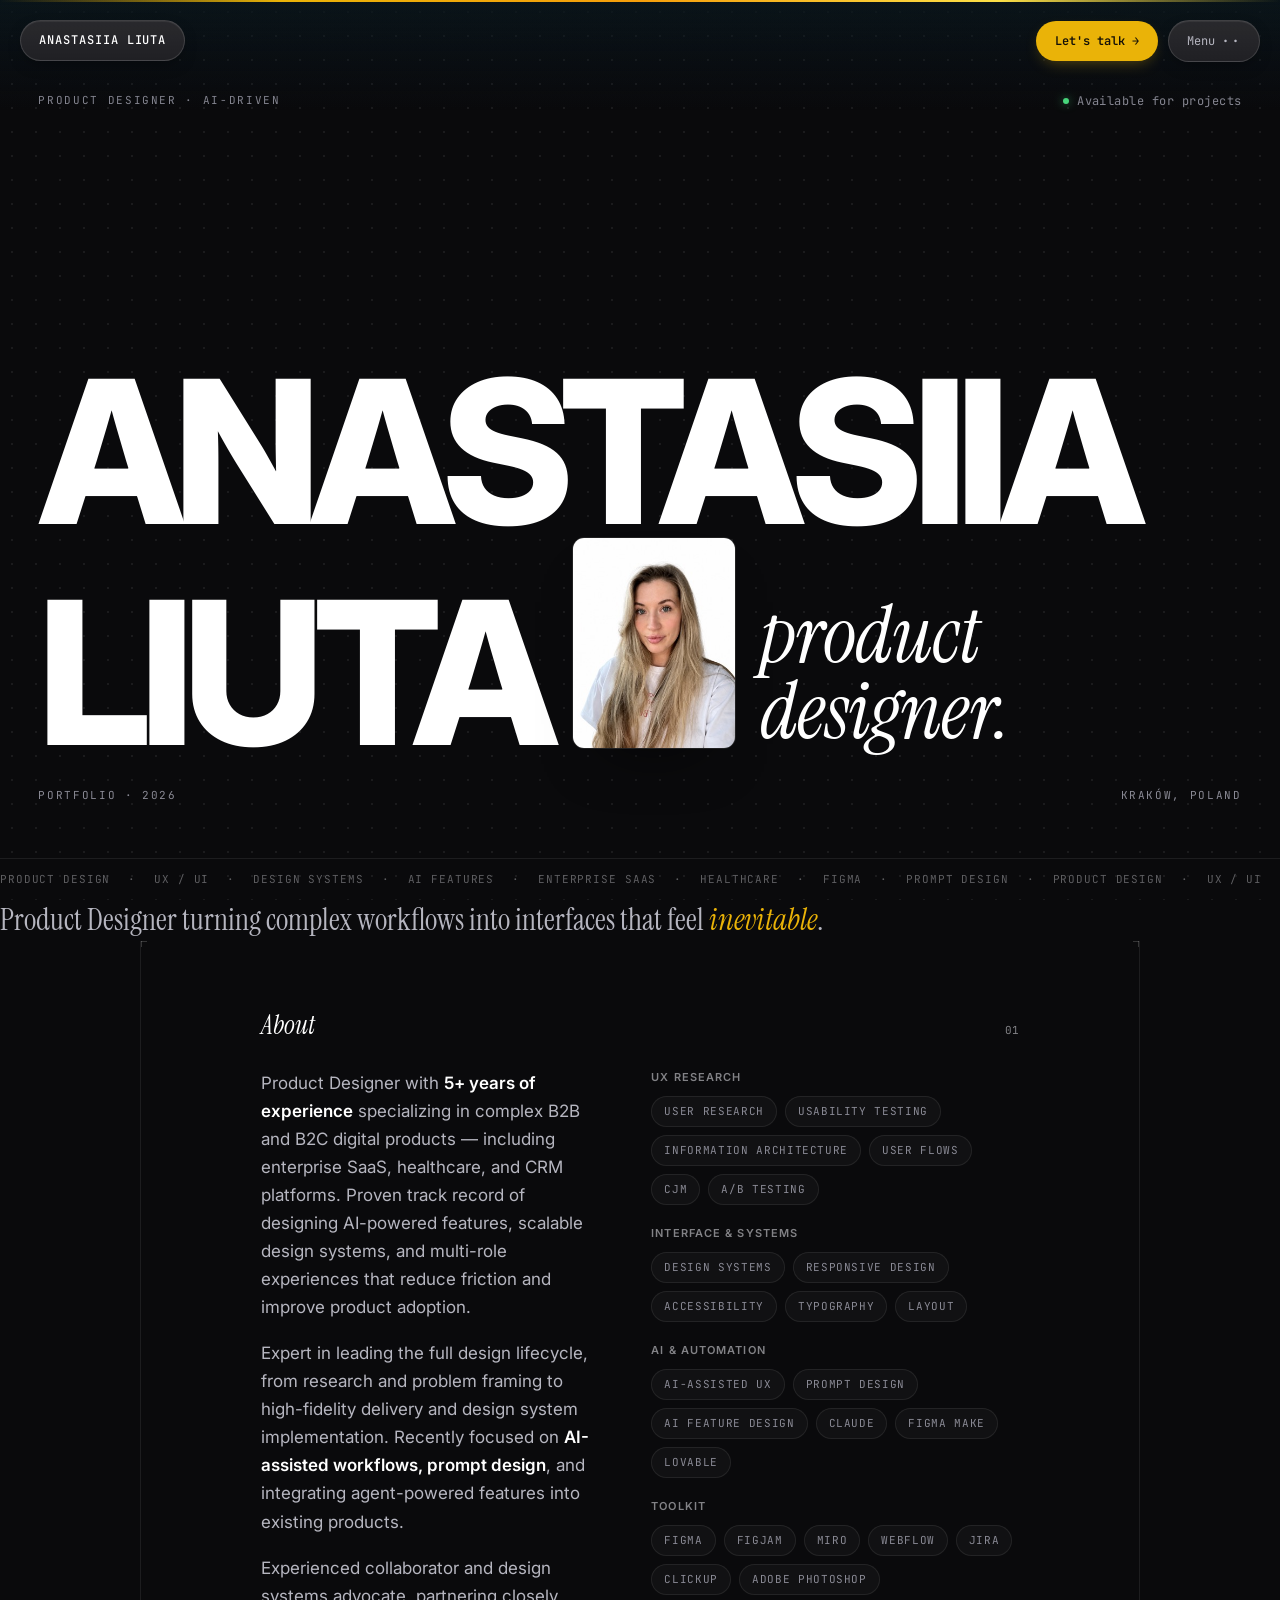
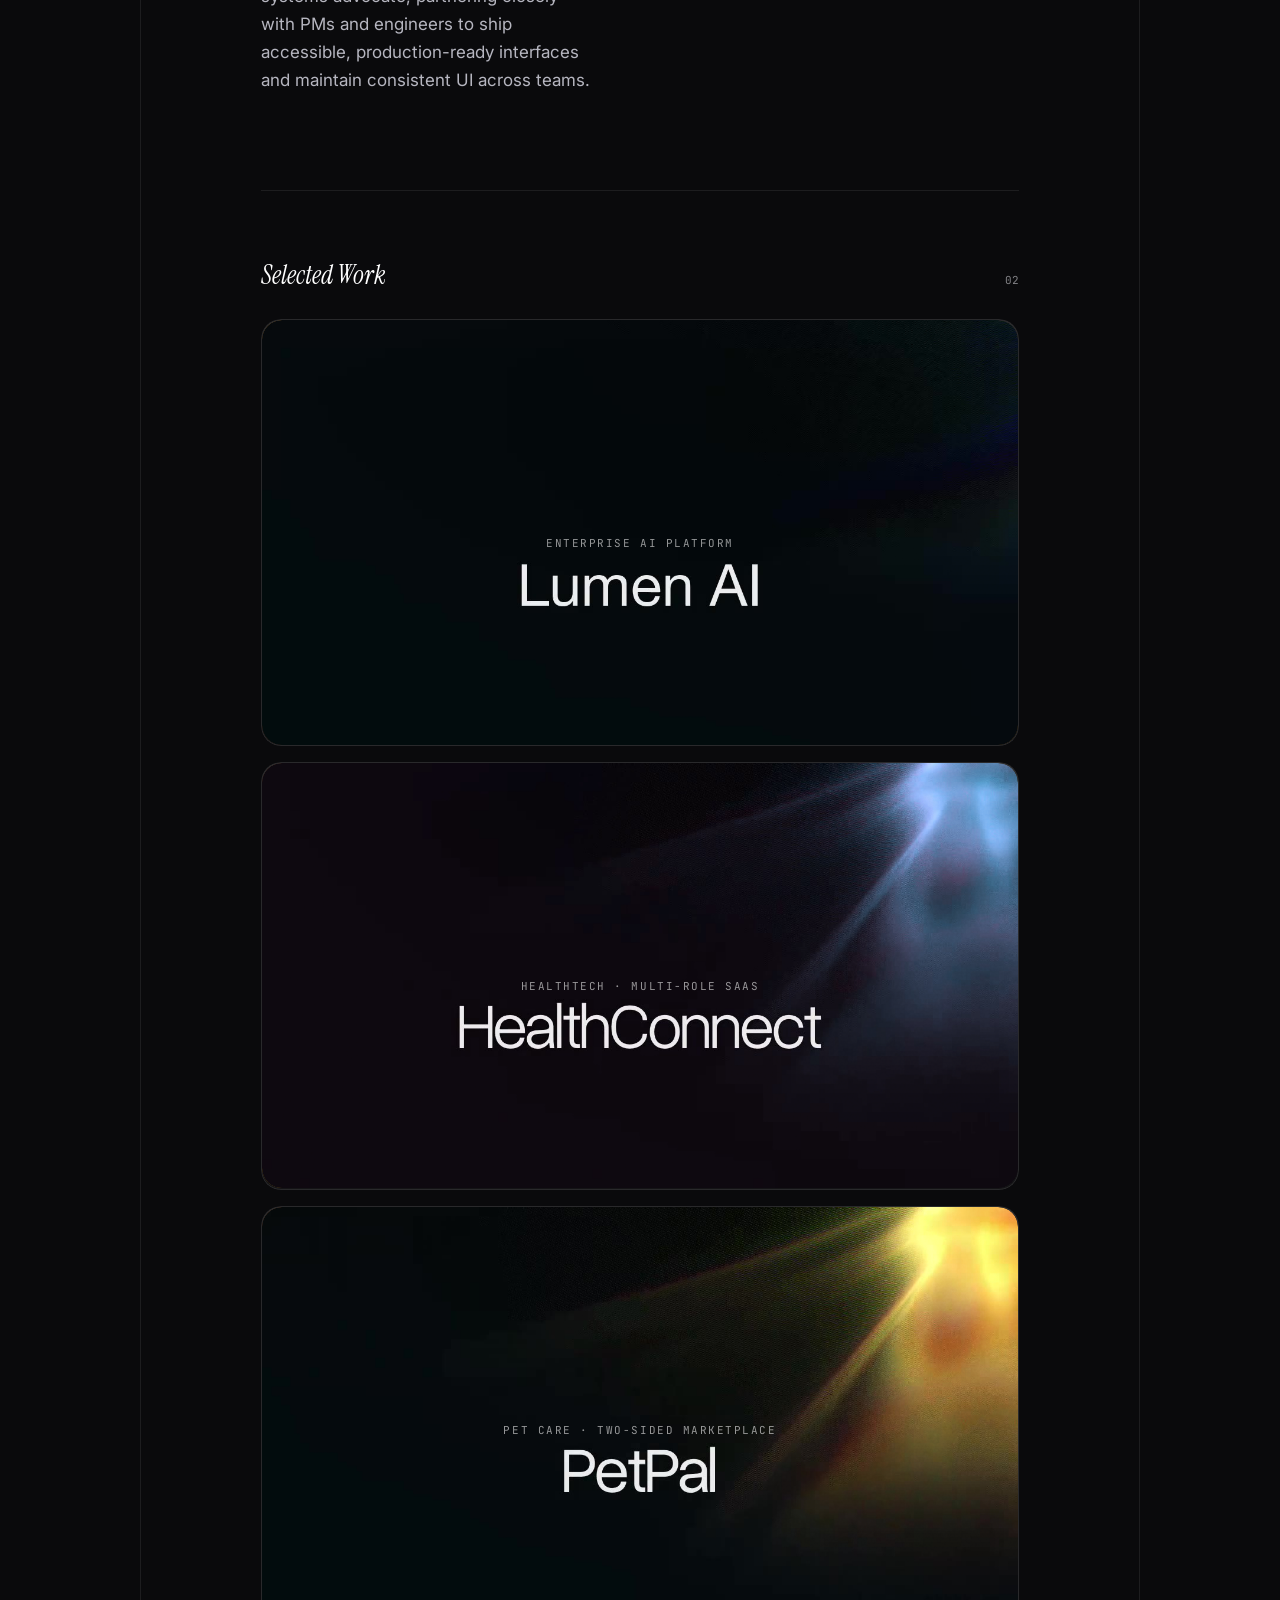
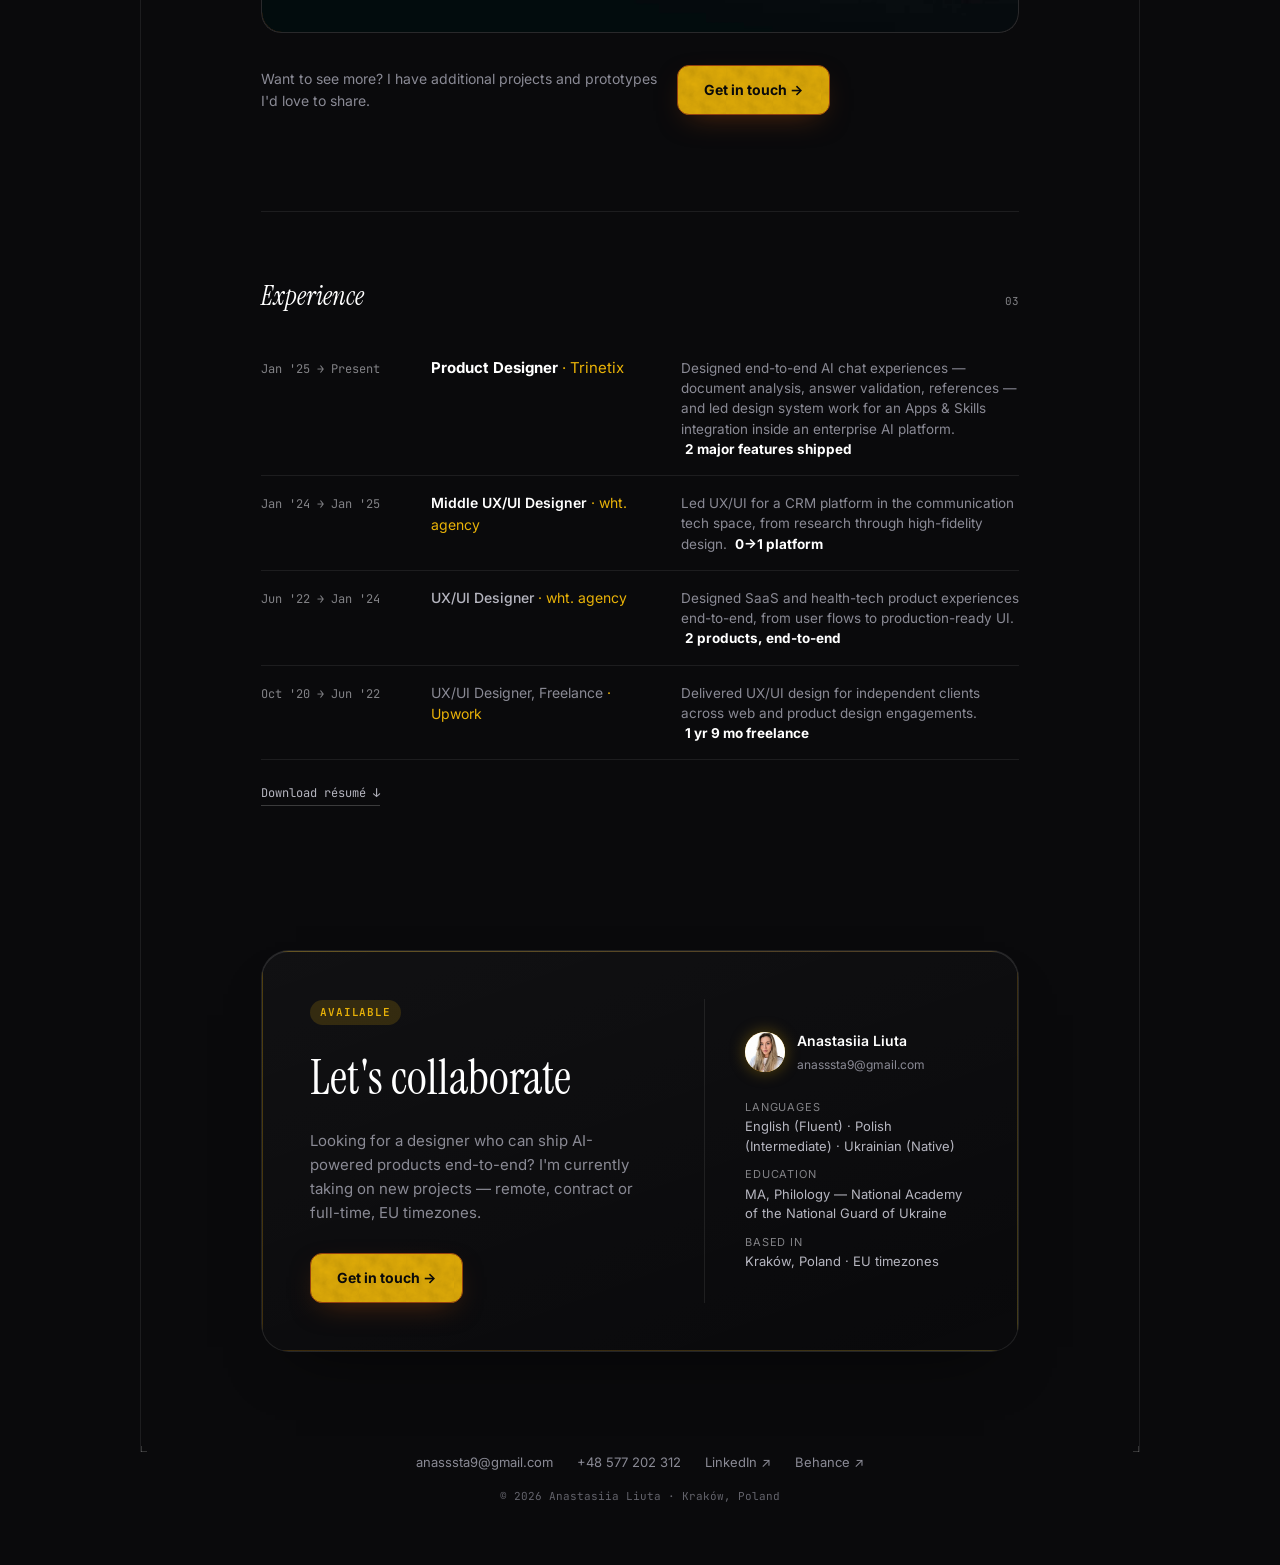
==== commit eacc941e: "HealthConnect: blue only — drop green production screens, blue record review, cover recoloured to bl" ====
--- a/index.html
+++ b/index.html
@@ -183,8 +183,8 @@
 
         <a href="healthconnect.html" class="case-card case-card--featured">
           <div class="case-card__art case-card__art--2">
-            <video class="case-card__cover case-card__video" autoplay muted loop playsinline preload="metadata" poster="assets/healthconnect/cover-poster.jpg" aria-hidden="true">
-              <source src="assets/healthconnect/cover.mp4" type="video/mp4" />
+            <video class="case-card__cover case-card__video" autoplay muted loop playsinline preload="metadata" poster="assets/healthconnect/cover-poster.jpg?v=2" aria-hidden="true">
+              <source src="assets/healthconnect/cover.mp4?v=2" type="video/mp4" />
             </video>
             <!-- The project name is baked into this video, so only the domain is live text -->
             <div class="case-card__label case-card__label--over-video" aria-hidden="true">
--- a/style.css
+++ b/style.css
@@ -1193,6 +1193,8 @@
   box-shadow: var(--tile-shadow);
 }
 .cs-overview__media img { width: 100%; height: auto; display: block; }
+/* A product screen (web or mobile) rather than a mockup: same 8px corner as .cs-shot */
+.cs-overview__media--screen { border-radius: 8px; }
 
 /* ---- Band: a rounded panel holding Role and Research ---- */
 .cs-band {
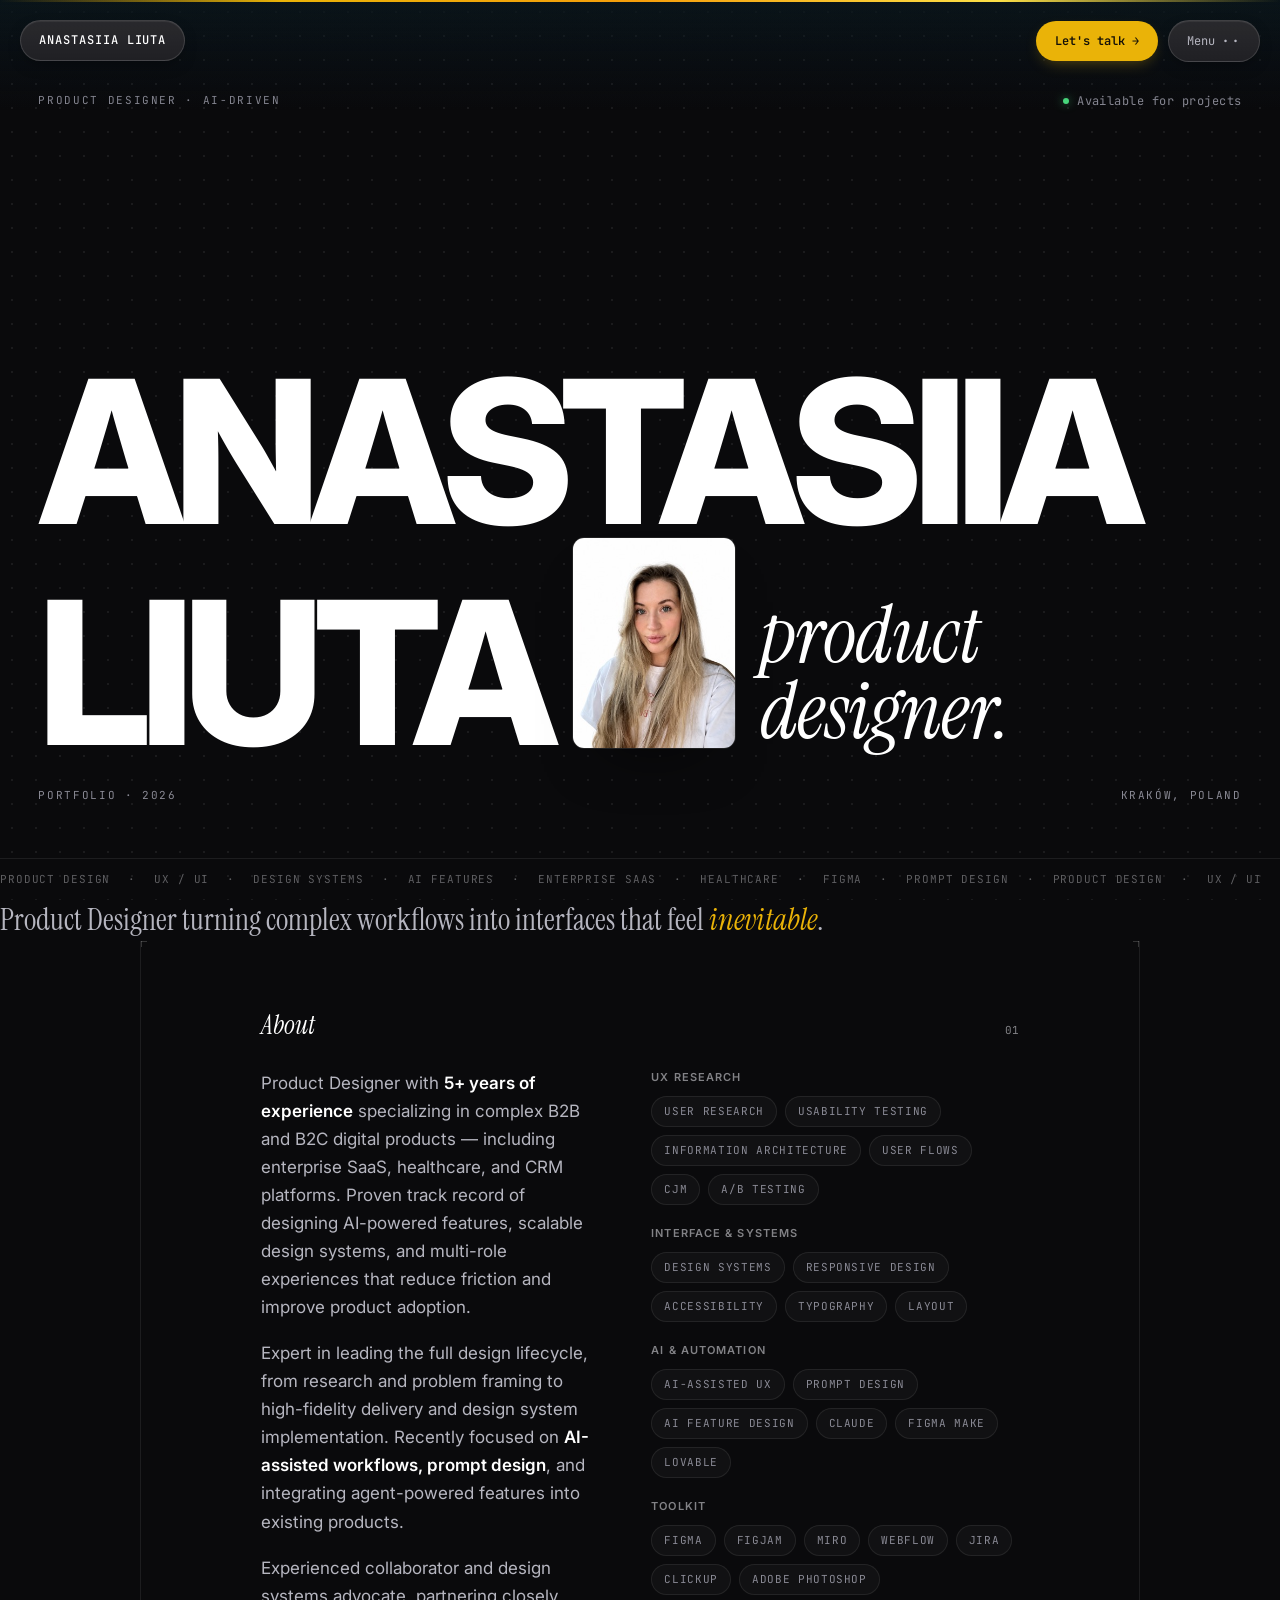
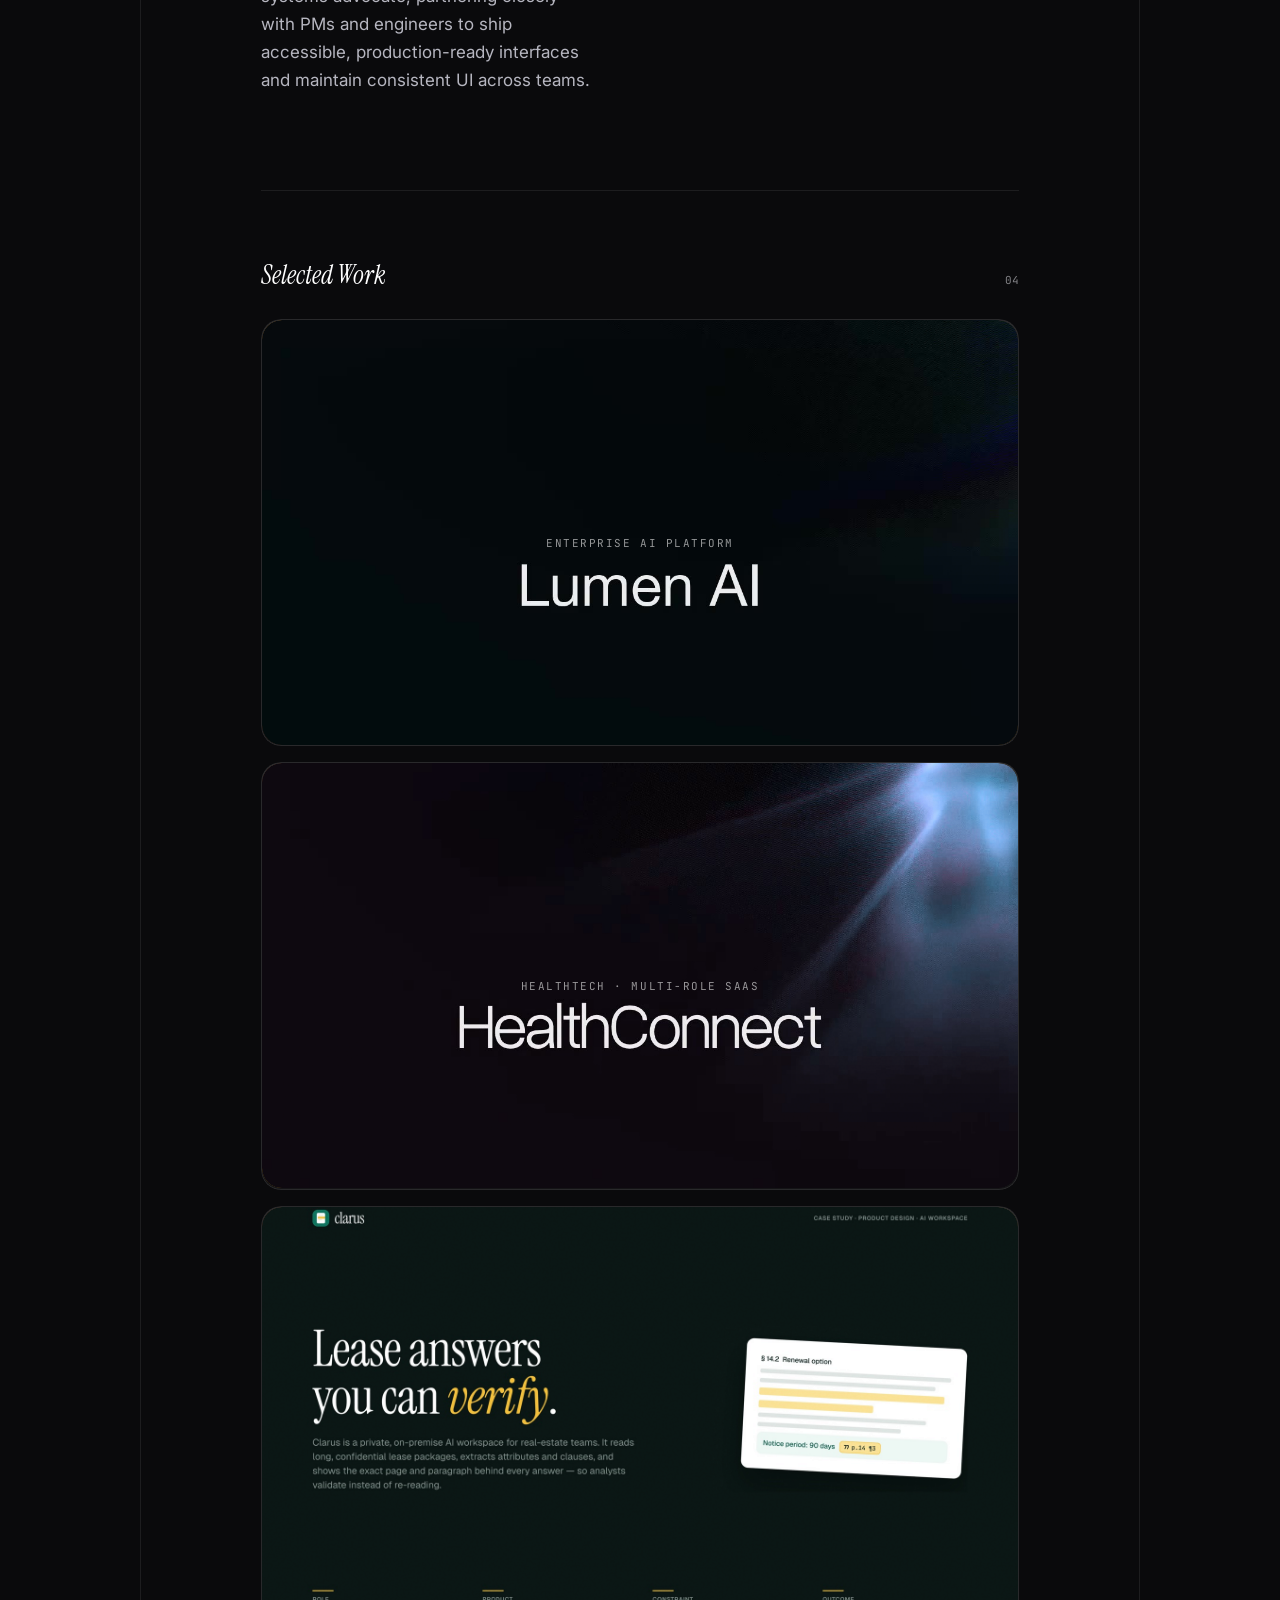
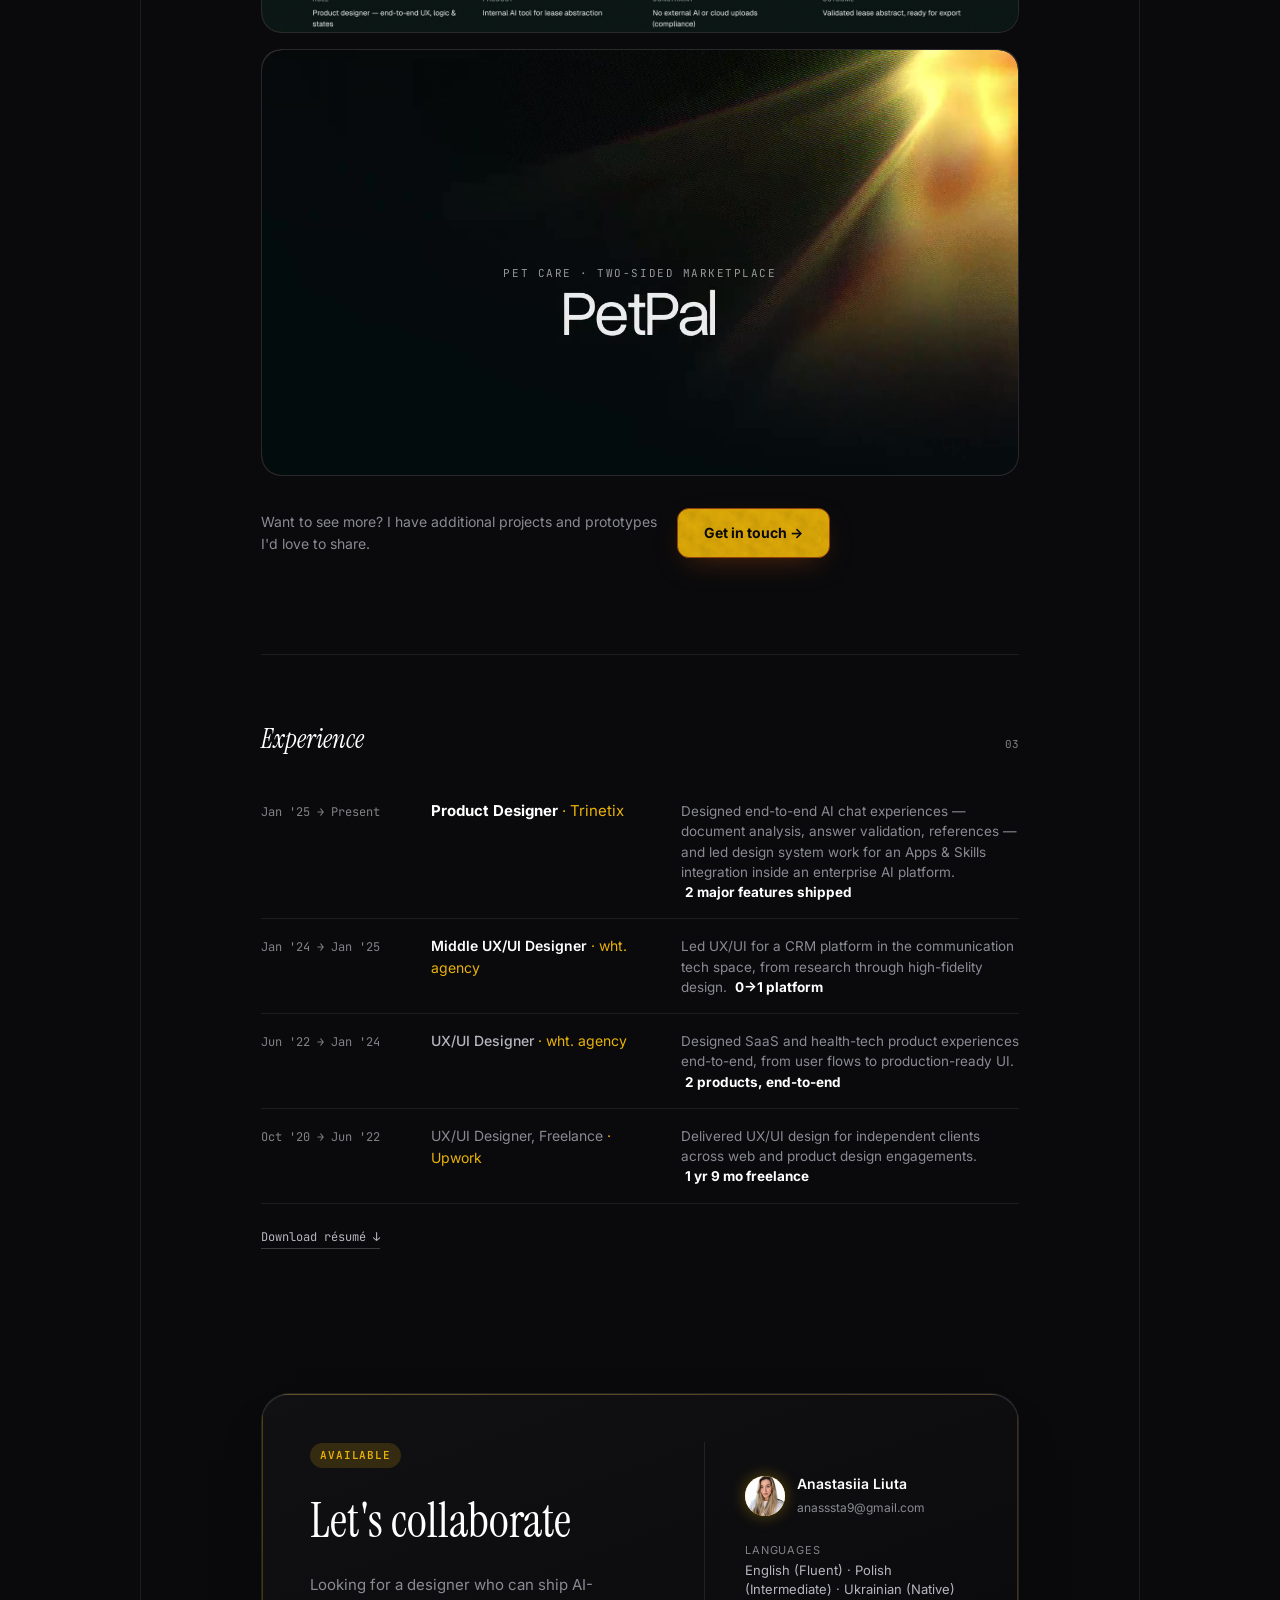
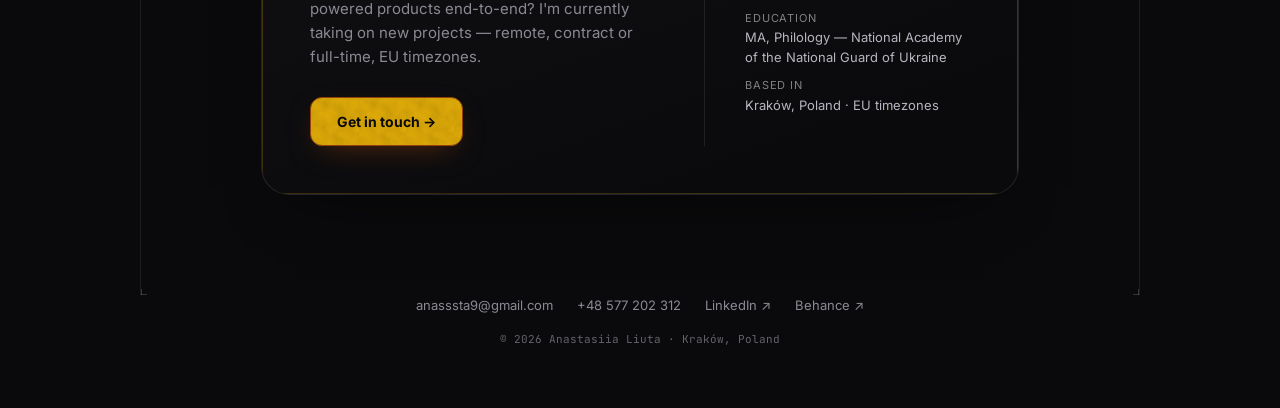
==== commit 4afffa5c: "Add Clarus case study (NDA lease-analysis AI tool, portfolio redesign) Co-Authored-By: Claude Opus 5" ====
--- a/index.html
+++ b/index.html
@@ -157,7 +157,7 @@
     <section class="work reveal" id="work">
       <div class="section__head">
         <h2 class="section__label">Selected Work</h2>
-        <span class="section__count">02</span>
+        <span class="section__count">04</span>
       </div>
 
       <div class="work-grid work-grid--pair">
@@ -196,6 +196,20 @@
               </div>
               <span class="case-card__overlay-title">HealthConnect</span>
               <p class="case-card__overlay-desc">Multi-role healthcare platform — patient onboarding, video consultations, and CRM workflows for doctors and attorneys.</p>
+              <span class="case-card__badge">View case study →</span>
+            </div>
+          </div>
+        </a>
+
+        <a href="clarus.html" class="case-card case-card--featured">
+          <div class="case-card__art case-card__art--2">
+            <img class="case-card__cover" src="assets/clarus/card-cover.jpg" width="1600" height="900" alt="" aria-hidden="true" />
+            <div class="case-card__overlay">
+              <div class="case-card__tags">
+                <span>Internal AI Tool</span><span>Complex Logic</span>
+              </div>
+              <span class="case-card__overlay-title">Clarus</span>
+              <p class="case-card__overlay-desc">AI workspace for confidential leases — answers with page-level citations, validation and export.</p>
               <span class="case-card__badge">View case study →</span>
             </div>
           </div>
--- a/style.css
+++ b/style.css
@@ -1343,12 +1343,14 @@
 .cs-shot img { width: 100%; height: 100%; object-fit: cover; object-position: top center; display: block; }
 .cs-shot--natural { aspect-ratio: auto; }
 .cs-shot--natural img { height: auto; }
+.cs-shot video { width: 100%; height: auto; display: block; }
 .cs-slide figcaption h3 { display: flex; align-items: center; gap: 10px; font-size: 16px; font-weight: 600; color: var(--ink); margin-bottom: 8px; }
 .cs-slide figcaption p { font-size: 14.5px; line-height: 1.6; color: var(--ink-soft); max-width: 60ch; }
 
 /* One large screen with its caption, for a part shown as a single view */
 .cs-feature { display: flex; flex-direction: column; gap: 18px; }
 .cs-feature + .cs-feature { margin-top: 56px; }
+.cs-sub + .cs-feature, .cs-part__intro + .cs-feature { margin-top: 56px; }
 .cs-feature figcaption h3 { display: flex; align-items: center; gap: 10px; font-size: 16px; font-weight: 600; color: var(--ink); margin-bottom: 8px; }
 .cs-feature figcaption p { font-size: 14.5px; line-height: 1.6; color: var(--ink-soft); max-width: 70ch; }
 
@@ -1368,6 +1370,13 @@
 .cs-feature__devices { margin-top: 10px; }
 .cs-feature__devices b { font-weight: 600; color: var(--ink); }
 
+
+/* Phone screens: several per view, natural height (screens scroll on the device) */
+.cs-track--phones { --per: 4; align-items: start; }
+.cs-shot--phone { border-radius: 8px; }
+.cs-track--phones .cs-slide figcaption p { font-size: 13.5px; }
+@media (max-width: 960px) { .cs-track--phones { --per: 2.2; } }
+@media (max-width: 640px) { .cs-track--phones { --per: 1.3; } }
 
 /* ---- Results ---- */
 .cs-results__head { display: grid; grid-template-columns: minmax(0, 1fr) minmax(0, 1fr); gap: 40px; align-items: end; margin-bottom: 40px; }
@@ -1476,10 +1485,11 @@
 .theme-light .case-pill--cta { background: #eab308; border-color: transparent; color: #141008; }
 .theme-light .case-menu__link:hover { background: rgba(17, 17, 20, 0.05); }
 
-.theme-light .cs-hero__visual:not(.cs-hx) { background: #030b0f; }
+.theme-light .cs-hero__visual:not(.cs-hx):not(.cs-hc) { background: #030b0f; }
 .theme-light .cs-band { background: #ffffff; box-shadow: var(--tile-shadow); }
 .theme-light .cs-glass,
-.theme-light .cs-band .cs-card { background: var(--bg); }
+.theme-light .cs-band .cs-card,
+.theme-light .cs-band .cs-funnel li { background: var(--bg); }
 .theme-light .cs-card,
 .theme-light .cs-result { background: #ffffff; }
 .theme-light .cs-note { background: rgba(17, 17, 20, 0.035); }
@@ -1802,6 +1812,119 @@
 @keyframes hx-draft { 0%, 30% { opacity: 1; } 38%, 94% { opacity: 0; } 100% { opacity: 1; } }
 @keyframes hx-pub { 0%, 30% { opacity: 0; transform: scale(0.9); } 38%, 94% { opacity: 1; transform: none; } 100% { opacity: 0; } }
 
+/* ---- HealthConnect hero: the doctor's work list and the patient's phone moving together ---- */
+.cs-hc { container-type: inline-size; border: 0; border-radius: 16px; font-family: var(--font-sans); color: #1a1a18;
+  background: radial-gradient(60% 70% at 85% 90%, rgba(157, 180, 255, 0.55), transparent 70%), linear-gradient(135deg, #2F5BEA 0%, #2449c8 100%); }
+.cs-hc::before { content: ""; position: absolute; inset: 0; background-image: radial-gradient(rgba(255,255,255,0.18) 1px, transparent 1.2px); background-size: 3cqw 3cqw; }
+.cs-hc b { font-weight: 600; }
+.cs-hc small { display: block; color: #70706a; font-size: 1.35cqw; margin-top: 0.2cqw; }
+.cs-hc__desk { position: absolute; left: 4cqw; top: 8cqw; width: 61cqw; padding: 0 0 2cqw; border-radius: 1.6cqw; background: #fff; box-shadow: 0 3cqw 6cqw -2cqw rgba(10, 20, 70, 0.55); overflow: hidden; }
+.cs-hc__bar { display: flex; align-items: center; gap: 0.8cqw; padding: 1.4cqw 2cqw; border-bottom: 1px solid #ebebe7; font-size: 1.6cqw; }
+.cs-hc__bar i { width: 0.9cqw; height: 0.9cqw; border-radius: 50%; background: #dadad5; }
+.cs-hc__bar span { margin-left: 1cqw; font-weight: 600; flex: 1; }
+.cs-hc__count { font-style: normal; font-size: 1.3cqw; padding: 0.5cqw 1.1cqw; border-radius: 1cqw; background: #f1f1ee; color: #70706a; }
+.cs-hc__count b { color: #1a1a18; margin-right: 0.3cqw; }
+.cs-hc__count--warn b { color: #b4651d; }
+.cs-hc__patient { padding: 1.8cqw 2cqw 0.8cqw; font-size: 1.75cqw; }
+.cs-hc__row { margin: 0.8cqw 2cqw 0; display: grid; grid-template-columns: 2.4cqw 1fr 13cqw 13.5cqw; align-items: center; gap: 1.4cqw; padding: 1.2cqw 1.4cqw; border-radius: 1cqw; font-size: 1.55cqw; background: #fcefd9; }
+.cs-hc__row--blue { background: #eef2fe; }
+.cs-hc__row--grey { background: #f1f1ee; }
+.cs-hc__file { width: 2.2cqw; height: 2.6cqw; border: 0.25cqw solid #5a5a55; border-radius: 0.4cqw; }
+.cs-hc__file--folder { height: 2cqw; border-radius: 0.4cqw 0.4cqw 0.3cqw 0.3cqw; }
+.cs-hc__badges, .cs-hc__acts { position: relative; display: grid; }
+.cs-hc__b { grid-area: 1 / 1; justify-self: start; font-style: normal; font-size: 1.15cqw; font-weight: 600; letter-spacing: 0.06em; text-transform: uppercase; padding: 0.35cqw 0.9cqw; border-radius: 0.6cqw; }
+.cs-hc__b--inc { background: rgba(217, 130, 43, 0.16); color: #9a5414; }
+.cs-hc__b--rdy, .cs-hc__b--static-rdy { background: rgba(47, 91, 234, 0.12); color: #2449c8; }
+.cs-hc__b--sgn { background: rgba(46, 158, 71, 0.14); color: #23773a; }
+.cs-hc__b--mix { background: #e3e3df; color: #5a5a55; }
+.cs-hc__acts u { grid-area: 1 / 1; justify-self: end; text-decoration: none; font-size: 1.35cqw; font-weight: 600; padding: 0.6cqw 1.2cqw; border-radius: 99cqw; background: #fff; border: 1px solid #ebebe7; white-space: nowrap; }
+.cs-hc__badges .cs-hc__b--rdy, .cs-hc__badges .cs-hc__b--sgn, .cs-hc__a2, .cs-hc__a3 { opacity: 0; }
+.cs-hc__toast { position: absolute; left: 50%; bottom: 2cqw; transform: translate(-50%, 6cqw); padding: 1cqw 1.8cqw; border-radius: 1cqw; background: #1a1a18; color: #fff; font-size: 1.45cqw; white-space: nowrap; opacity: 0; }
+.cs-hc__toast b { margin-left: 1.2cqw; text-decoration: underline; }
+.cs-hc__phone { position: absolute; right: 7cqw; top: 6cqw; width: 24cqw; aspect-ratio: 390 / 780; border-radius: 3.4cqw; background: linear-gradient(180deg, #eef2fe 0%, #fff 55%); border: 0.7cqw solid #0d1530; box-shadow: 0 3cqw 6cqw -2cqw rgba(10, 20, 70, 0.6); overflow: hidden; display: flex; flex-direction: column; }
+.cs-hc__status { display: flex; justify-content: space-between; align-items: center; padding: 1.4cqw 2.2cqw 0; font-size: 1.2cqw; }
+.cs-hc__status span { display: flex; gap: 0.3cqw; align-items: flex-end; }
+.cs-hc__status i { width: 0.35cqw; height: 0.7cqw; border-radius: 0.2cqw; background: #1a1a18; }
+.cs-hc__status i:nth-child(2) { height: 0.95cqw; } .cs-hc__status i:nth-child(3) { height: 1.2cqw; }
+.cs-hc__orbit { position: relative; height: 24cqw; display: grid; place-items: center; }
+.cs-hc__ring { position: absolute; width: 15cqw; height: 15cqw; border-radius: 50%; border: 0.18cqw solid rgba(47, 91, 234, 0.3); }
+.cs-hc__ring--outer { width: 19cqw; height: 19cqw; border: 0; background: radial-gradient(circle, rgba(47, 91, 234, 0.1) 55%, transparent 71%); }
+.cs-hc__sat { position: absolute; top: -0.65cqw; left: calc(50% - 0.65cqw); width: 1.3cqw; height: 1.3cqw; border-radius: 50%; background: #2F5BEA; box-shadow: 0 0 0 0.5cqw rgba(47, 91, 234, 0.18); }
+.cs-hc__app { position: relative; width: 7cqw; height: 7cqw; border-radius: 2.2cqw; background: #fff; display: grid; place-items: center; box-shadow: 0 1.6cqw 3cqw -1cqw rgba(47, 91, 234, 0.45); }
+.cs-hc__app svg { width: 3.8cqw; height: 3.8cqw; }
+.cs-hc__copy { padding: 0 2.2cqw; display: flex; flex-direction: column; gap: 0.6cqw; }
+.cs-hc__copy small { margin: 0; color: #2F5BEA; font-size: 1.15cqw; font-weight: 500; }
+.cs-hc__copy b { font-size: 2.3cqw; line-height: 1.15; }
+.cs-hc__copy p { margin: 0; color: #70706a; font-size: 1.15cqw; line-height: 1.4; }
+.cs-hc__btn { margin: auto 2.2cqw 2.4cqw; padding: 1.2cqw; border-radius: 99cqw; background: #2F5BEA; color: #fff; text-align: center; font-size: 1.4cqw; font-weight: 600; }
+.cs-hc__card { position: absolute; display: flex; gap: 1cqw; align-items: center; padding: 1cqw 1.6cqw 1cqw 1cqw; border-radius: 1.4cqw; background: #fff; font-size: 1.4cqw; white-space: nowrap; box-shadow: 0 1.6cqw 3.2cqw -1cqw rgba(10, 20, 70, 0.45); }
+.cs-hc__card small { font-size: 1.1cqw; }
+.cs-hc__card--1 { right: 24.5cqw; top: 9cqw; }
+.cs-hc__card--2 { right: 0.8cqw; top: 23.5cqw; }
+.cs-hc__card--3 { right: 22.5cqw; top: 26.5cqw; }
+.cs-hc__ic { width: 3.2cqw; height: 3.2cqw; flex: none; border-radius: 0.9cqw; background: #eef2fe; position: relative; }
+.cs-hc__ic--ok { background: #eaf6ec; }
+.cs-hc__ic--ok::after { content: ""; position: absolute; left: 1.15cqw; top: 0.8cqw; width: 0.7cqw; height: 1.2cqw; border: solid #23773a; border-width: 0 0.25cqw 0.25cqw 0; transform: rotate(45deg); }
+.cs-hc__ic--cam::after { content: ""; position: absolute; inset: 1cqw 0.8cqw; border: 0.25cqw solid #2F5BEA; border-radius: 0.3cqw; }
+.cs-hc__ic--doc::after { content: ""; position: absolute; inset: 0.7cqw 0.95cqw; border: 0.25cqw solid #2F5BEA; border-radius: 0.3cqw; background: linear-gradient(#2F5BEA, #2F5BEA) 50% 35% / 60% 0.22cqw no-repeat, linear-gradient(#2F5BEA, #2F5BEA) 50% 65% / 60% 0.22cqw no-repeat; }
+.cs-hc__call { position: absolute; left: 7cqw; top: 50cqw; display: flex; align-items: center; gap: 1.2cqw; padding: 1.2cqw 1.6cqw 1.2cqw 1.2cqw; border-radius: 1.6cqw; background: #0d1530; color: #fff; font-size: 1.4cqw; box-shadow: 0 2cqw 4cqw -1.5cqw rgba(5, 10, 40, 0.7); }
+.cs-hc__call small { color: rgba(255, 255, 255, 0.7); display: flex; align-items: center; gap: 0.5cqw; }
+.cs-hc__call small i { width: 0.8cqw; height: 0.8cqw; border-radius: 50%; background: #e5484d; }
+.cs-hc__avatar { width: 4cqw; height: 4cqw; border-radius: 50%; display: grid; place-items: center; font-size: 1.3cqw; font-weight: 600; background: linear-gradient(135deg, #9FB4F5, #2F5BEA); box-shadow: 0 0 0 0.3cqw #2ea36a; }
+.cs-hc__wave { display: flex; gap: 0.35cqw; align-items: center; height: 2.6cqw; margin-left: 0.8cqw; }
+.cs-hc__wave i { width: 0.4cqw; height: 40%; border-radius: 1cqw; background: #9FB4F5; }
+.cs-hc__cursor { position: absolute; left: 0; top: 0; width: 2.6cqw; height: 2.6cqw; transform: translate(40cqw, 34cqw); filter: drop-shadow(0 0.3cqw 0.4cqw rgba(0, 0, 0, 0.3)); }
+@media (prefers-reduced-motion: no-preference) {
+  .cs-hc__row--live { animation: hc-row 9s infinite; }
+  .cs-hc__b--inc, .cs-hc__a1 { animation: hc-s1 9s infinite; }
+  .cs-hc__badges .cs-hc__b--rdy, .cs-hc__a2 { animation: hc-s2 9s infinite; }
+  .cs-hc__badges .cs-hc__b--sgn, .cs-hc__a3 { animation: hc-s3 9s infinite; }
+  .cs-hc__toast { animation: hc-toast 9s infinite; }
+  .cs-hc__phone { animation: hx-float 7s ease-in-out infinite; }
+  .cs-hc__ring { animation: hc-spin 9s linear infinite; }
+  .cs-hc__ring--outer { animation: hc-breathe 3s ease-in-out infinite; }
+  .cs-hc__app { animation: hc-pop 9s infinite; }
+  .cs-hc__card--1 { animation: hc-c1 9s infinite; }
+  .cs-hc__card--2 { animation: hc-c2 9s infinite; }
+  .cs-hc__card--3 { animation: hc-c3 9s infinite; }
+  .cs-hc__btn { animation: hc-btn 9s infinite; }
+  .cs-hc__call { animation: hx-float 6s ease-in-out -2s infinite; }
+  .cs-hc__wave i { animation: hc-wave 1.1s ease-in-out infinite; }
+  .cs-hc__wave i:nth-child(2) { animation-delay: -0.2s; } .cs-hc__wave i:nth-child(3) { animation-delay: -0.5s; }
+  .cs-hc__wave i:nth-child(4) { animation-delay: -0.8s; } .cs-hc__wave i:nth-child(5) { animation-delay: -0.35s; }
+  .cs-hc__cursor { animation: hc-cursor 9s ease-in-out infinite; }
+}
+@media (prefers-reduced-motion: reduce) {
+  .cs-hc__b--inc, .cs-hc__a1 { opacity: 0; }
+  .cs-hc__badges .cs-hc__b--rdy, .cs-hc__a2 { opacity: 1; }
+  .cs-hc__row--live { background: #eef2fe; }
+  .cs-hc__cursor { display: none; }
+}
+@keyframes hc-row { 0%, 30% { background: #fcefd9; } 34%, 63% { background: #eef2fe; } 67%, 96% { background: #eaf6ec; } 100% { background: #fcefd9; } }
+@keyframes hc-s1 { 0%, 30% { opacity: 1; } 34%, 96% { opacity: 0; } 100% { opacity: 1; } }
+@keyframes hc-s2 { 0%, 30% { opacity: 0; } 34%, 63% { opacity: 1; } 67%, 100% { opacity: 0; } }
+@keyframes hc-s3 { 0%, 63% { opacity: 0; } 67%, 96% { opacity: 1; } 100% { opacity: 0; } }
+@keyframes hc-toast { 0%, 66% { opacity: 0; transform: translate(-50%, 6cqw); } 70%, 92% { opacity: 1; transform: translate(-50%, 0); } 96%, 100% { opacity: 0; transform: translate(-50%, 6cqw); } }
+@keyframes hc-spin { to { transform: rotate(360deg); } }
+@keyframes hc-breathe { 50% { transform: scale(1.08); opacity: 0.6; } }
+@keyframes hc-pop { 0%, 2% { transform: scale(0.85); } 8%, 100% { transform: scale(1); } }
+@keyframes hc-c1 { 0%, 4% { opacity: 0; transform: translateY(1.5cqw) scale(0.92); } 10%, 94% { opacity: 1; transform: none; } 98%, 100% { opacity: 0; transform: translateY(-1cqw); } }
+@keyframes hc-c2 { 0%, 34% { opacity: 0; transform: translateY(1.5cqw) scale(0.92); } 40%, 94% { opacity: 1; transform: none; } 98%, 100% { opacity: 0; transform: translateY(-1cqw); } }
+@keyframes hc-c3 { 0%, 66% { opacity: 0; transform: translateY(1.5cqw) scale(0.92); } 72%, 94% { opacity: 1; transform: none; } 98%, 100% { opacity: 0; transform: translateY(-1cqw); } }
+@keyframes hc-btn { 0%, 72% { box-shadow: 0 0 0 0 rgba(47, 91, 234, 0); } 80% { box-shadow: 0 0 0 1.2cqw rgba(47, 91, 234, 0.25); } 88%, 100% { box-shadow: 0 0 0 0 rgba(47, 91, 234, 0); } }
+@keyframes hc-wave { 0%, 100% { height: 30%; } 50% { height: 100%; } }
+@keyframes hc-cursor {
+  0% { transform: translate(34cqw, 40cqw); }
+  24% { transform: translate(59cqw, 24.5cqw); }
+  29% { transform: translate(59cqw, 24.5cqw) scale(0.82); }
+  32% { transform: translate(59cqw, 24.5cqw); }
+  57% { transform: translate(59cqw, 24.5cqw); }
+  61% { transform: translate(59cqw, 24.5cqw) scale(0.82); }
+  64% { transform: translate(59cqw, 24.5cqw); }
+  82% { transform: translate(38cqw, 38cqw); }
+  100% { transform: translate(34cqw, 40cqw); }
+}
+
 /* ---- Design system: tokens and components ---- */
 .cs-ds__stats { list-style: none; display: grid; grid-template-columns: repeat(4, minmax(0, 1fr)); gap: 16px; margin-bottom: 16px; }
 .cs-ds__stats li { padding: 22px; border-radius: 16px; background: #231c33; color: #fff; display: flex; flex-direction: column; gap: 4px; }
@@ -1879,3 +2002,21 @@
 @media (max-width: 960px) {
   .cs-guides { grid-template-columns: 1fr; gap: 28px; }
 }
+
+/* HealthConnect: analytics funnel (event chain) */
+.cs-funnel { display: grid; grid-template-columns: repeat(6, minmax(0, 1fr)); gap: 12px; margin-top: 20px; counter-reset: none; }
+.cs-funnel li {
+  position: relative;
+  display: flex; flex-direction: column; gap: 12px;
+  padding: 18px 16px;
+  border: 1px solid var(--panel-border);
+  border-radius: var(--r-lg);
+  background: rgba(255, 255, 255, 0.04);
+  font-size: 14.5px; font-weight: 600; line-height: 1.35; color: var(--ink);
+}
+.cs-funnel li + li::before {
+  content: "→"; position: absolute; left: -11px; top: 50%; transform: translate(-50%, -50%);
+  font-size: 13px; color: var(--ink-soft); font-weight: 400;
+}
+@media (max-width: 1024px) { .cs-funnel { grid-template-columns: repeat(3, minmax(0, 1fr)); } .cs-funnel li:nth-child(4)::before { display: none; } }
+@media (max-width: 560px) { .cs-funnel { grid-template-columns: repeat(2, minmax(0, 1fr)); } .cs-funnel li:nth-child(odd)::before { display: none; } .cs-funnel li:nth-child(4)::before { display: block; } }
